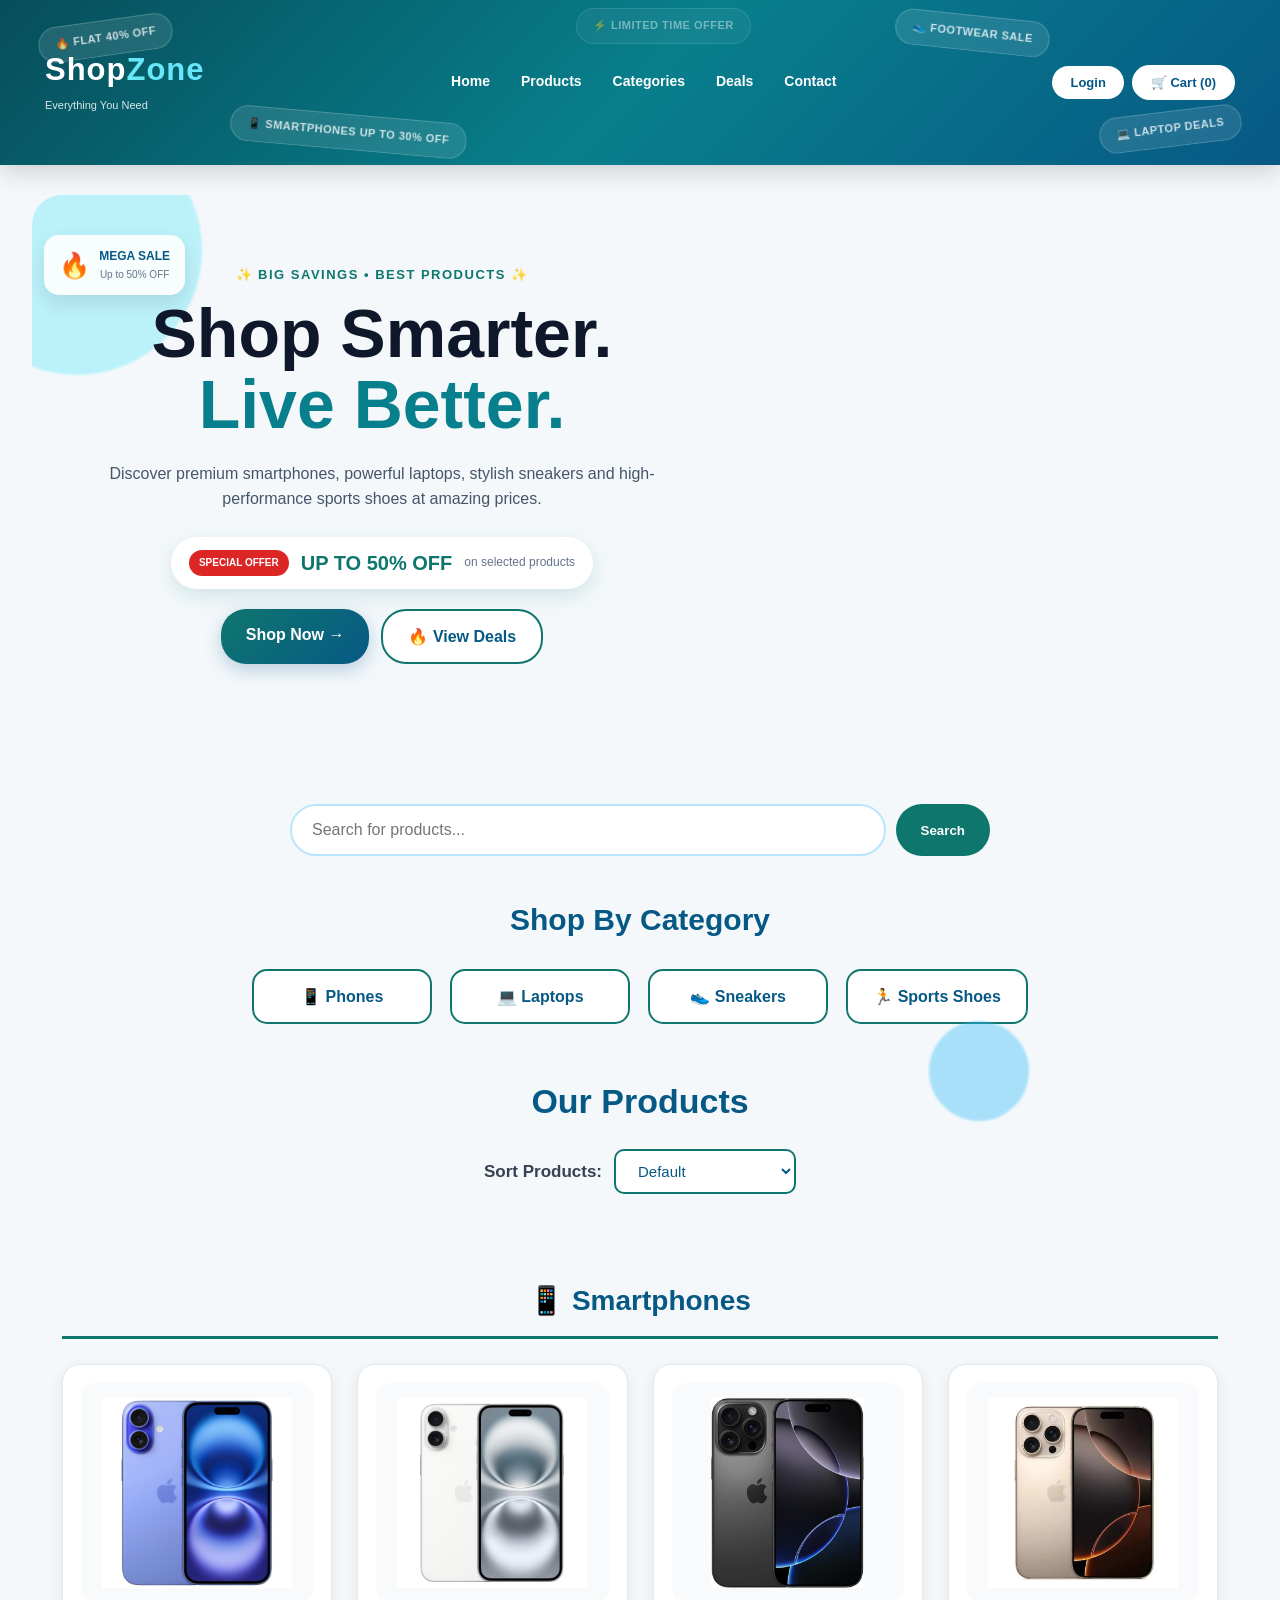
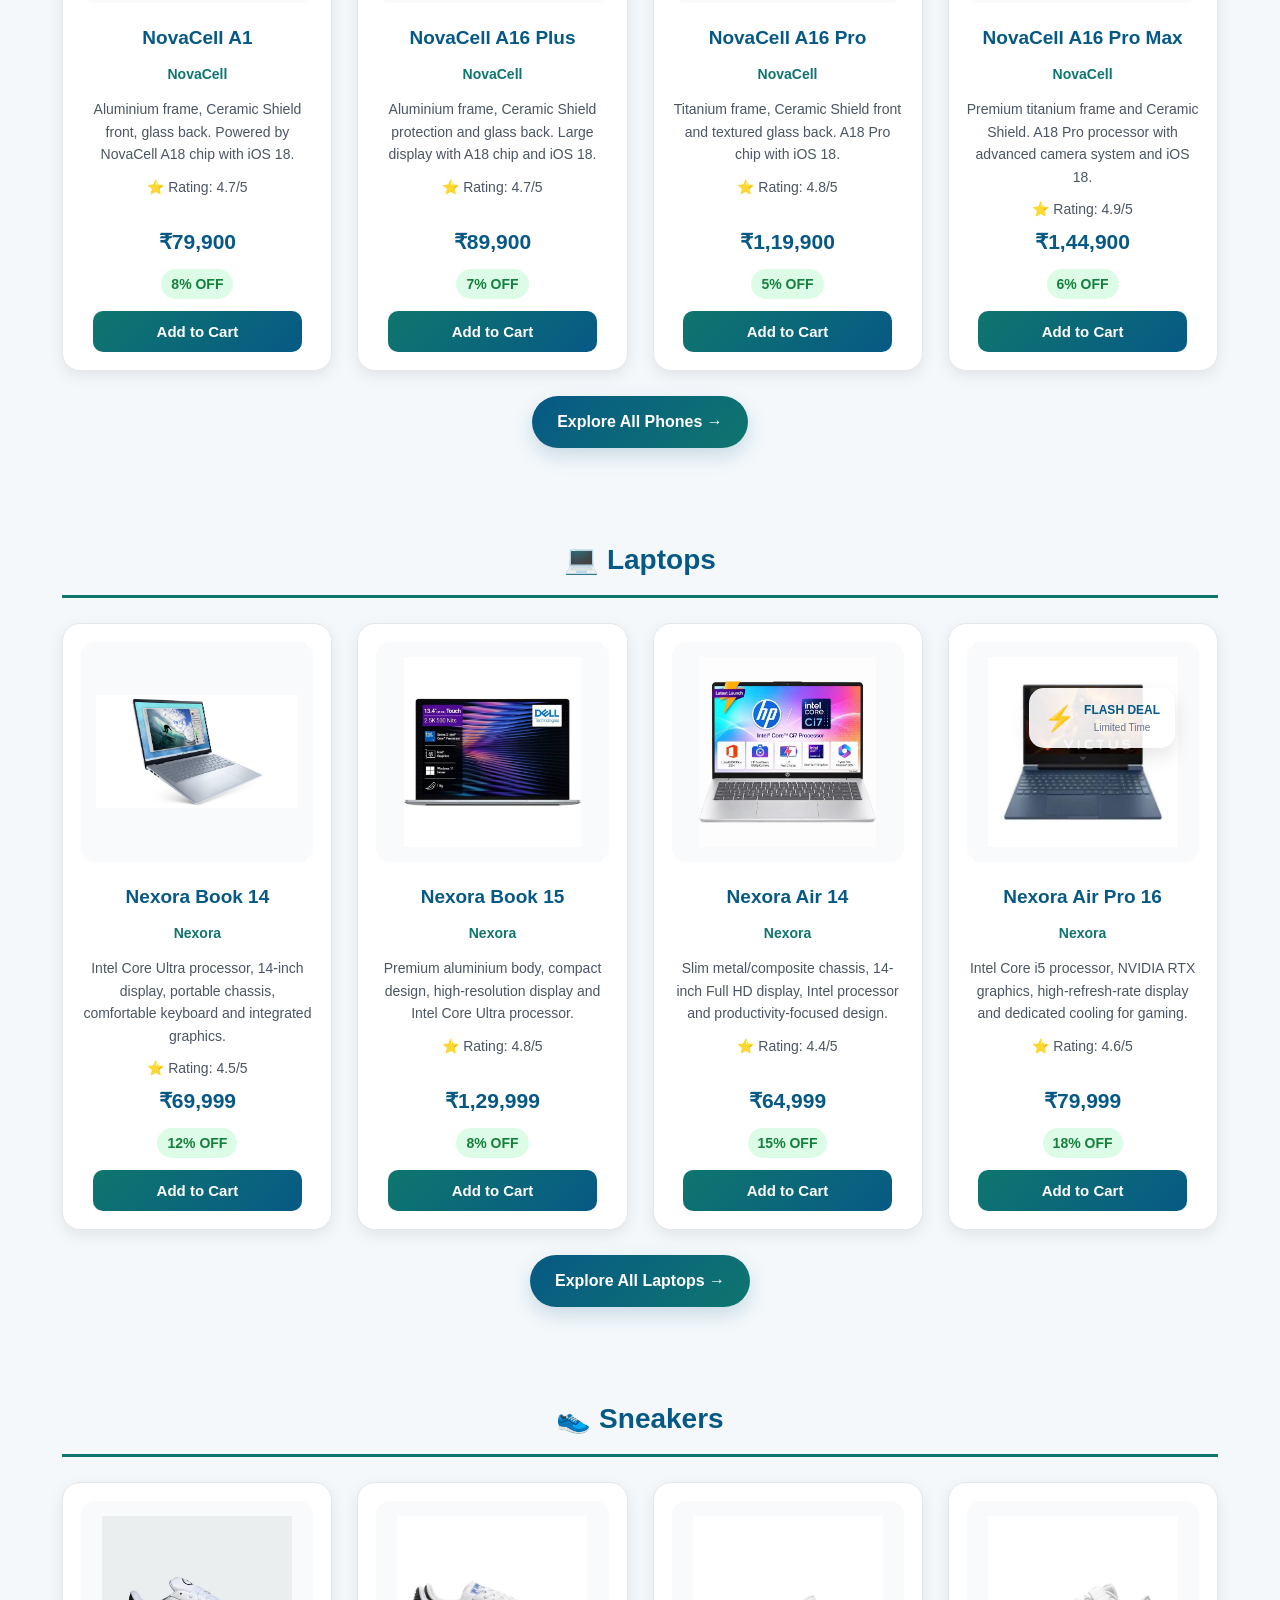
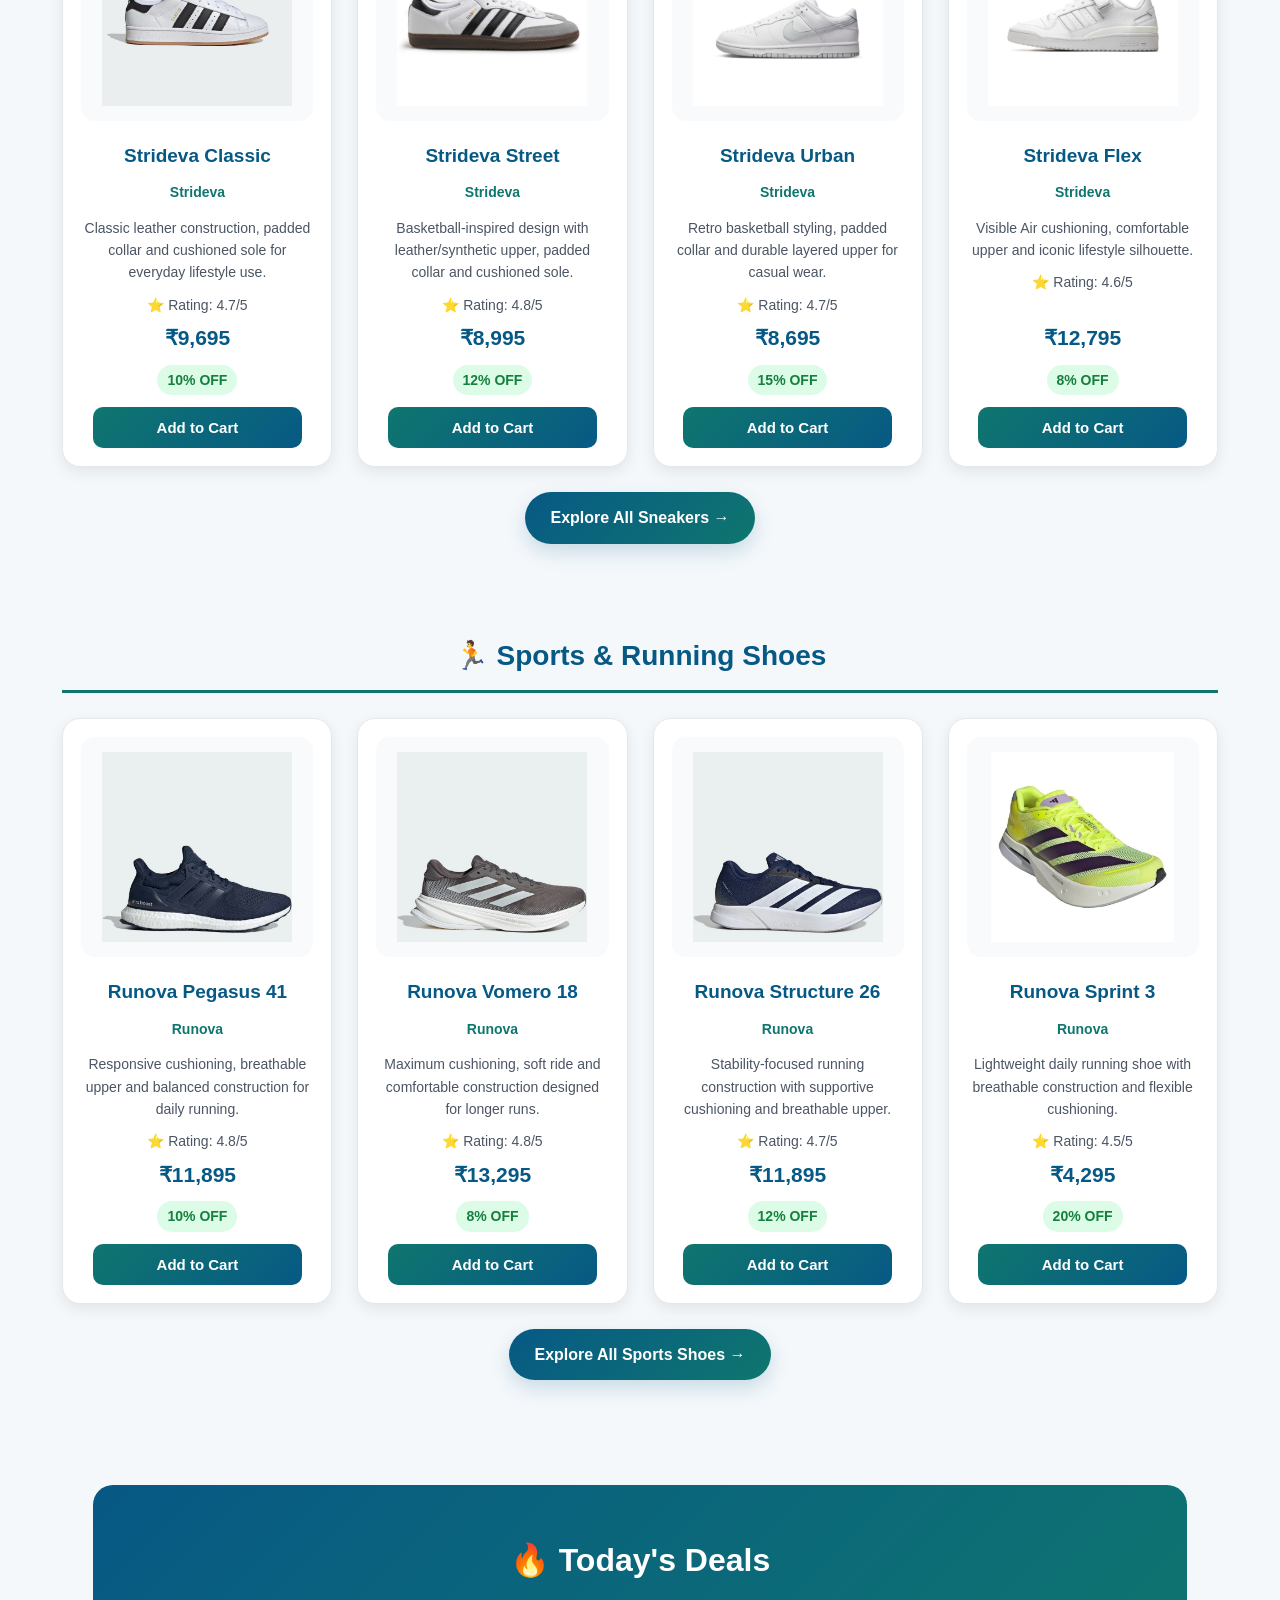
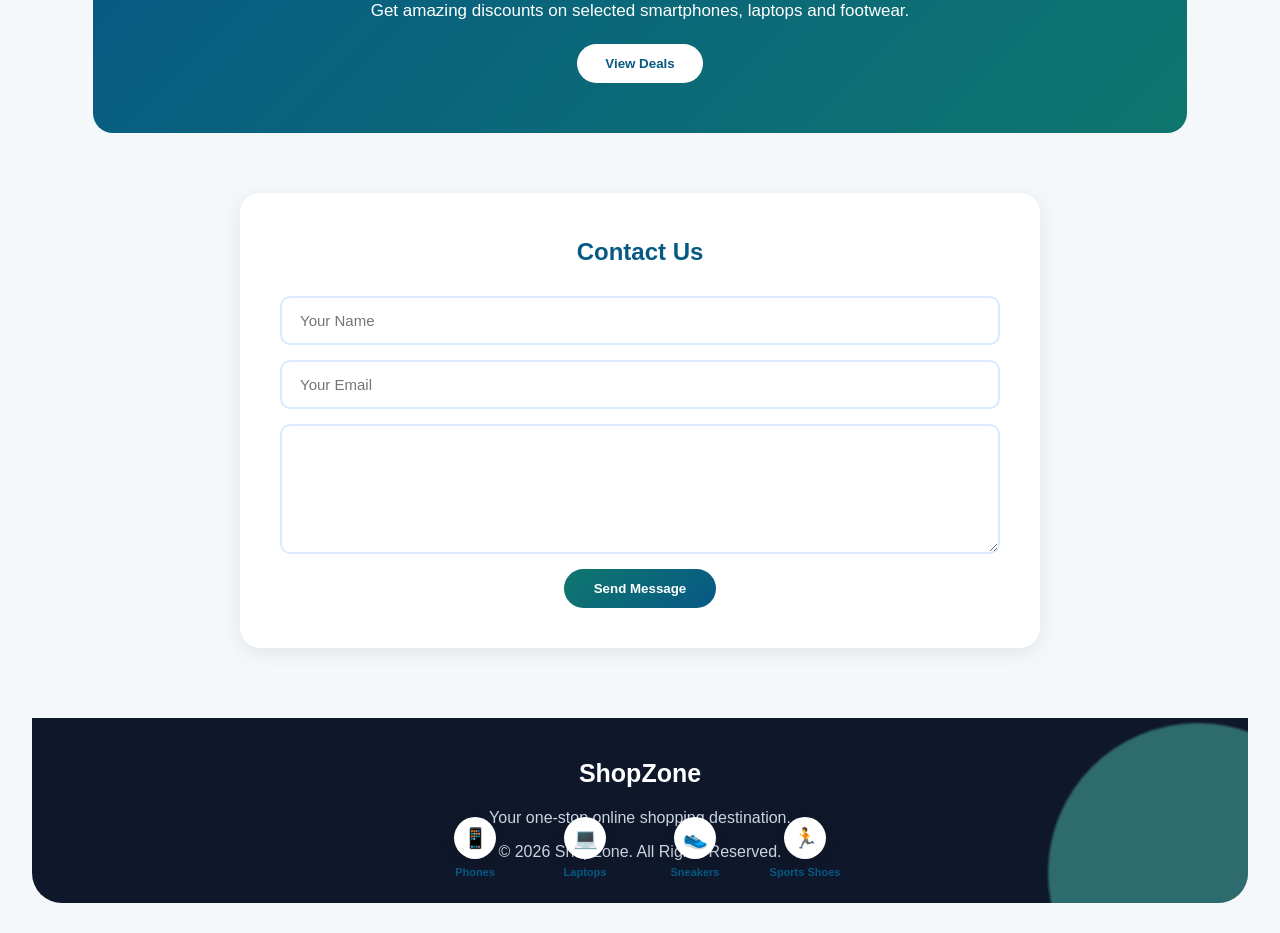
==== index.html @ 59286a5c "Update index.html" ====
<!DOCTYPE html>
<html lang="en">

<head>
    <meta charset="UTF-8">
    <meta name="viewport" content="width=device-width, initial-scale=1.0">

    <title>ShopZone - Online Shopping</title>

    <link rel="stylesheet" href="style.css">
</head>

<body>

   <!-- ================= MODERN HEADER ================= -->

<header class="main-header">

    <!-- Background Offer Elements -->

    <div class="offer offer-1">
        🔥 FLAT 40% OFF
    </div>

    <div class="offer offer-2">
        📱 SMARTPHONES UP TO 30% OFF
    </div>

    <div class="offer offer-3">
        👟 FOOTWEAR SALE
    </div>

    <div class="offer offer-4">
        💻 LAPTOP DEALS
    </div>

    <div class="offer offer-5">
        ⚡ LIMITED TIME OFFER
    </div>


    <!-- Header Content -->

    <div class="header-content">

        <!-- Logo -->

        <div class="logo">

            <h1>
                Shop<span>Zone</span>
            </h1>

            <p>
                Everything You Need
            </p>

        </div>


        <!-- Navigation -->

        <nav>

            <a href="#home">Home</a>

            <a href="#products">Products</a>

            <a href="#categories">Categories</a>

            <a href="#deals">Deals</a>

            <a href="#contact">Contact</a>

        </nav>


        <!-- Header Buttons -->

        <div class="header-buttons">

            <button class="login-btn">
                Login
            </button>

            <button class="cart-btn">
                🛒 Cart
            </button>

        </div>

    </div>

</header>


    <!-- ================= HOME ================= -->

   <!-- ================= HERO BANNER ================= -->

<section id="home" class="hero-banner">

    <!-- Decorative Background -->

    <div class="hero-circle circle-1"></div>
    <div class="hero-circle circle-2"></div>
    <div class="hero-circle circle-3"></div>


    <!-- Floating Offers -->

    <div class="floating-offer offer-left">

        <span>🔥</span>

        <div>
            <strong>MEGA SALE</strong>
            <small>Up to 50% OFF</small>
        </div>

    </div>


    <div class="floating-offer offer-right">

        <span>⚡</span>

        <div>
            <strong>FLASH DEAL</strong>
            <small>Limited Time</small>
        </div>

    </div>


    <!-- Main Hero Content -->

    <div class="hero-content">

        <p class="hero-small-title">
            ✨ BIG SAVINGS • BEST PRODUCTS ✨
        </p>

        <h2>
            Shop Smarter.
            <br>
            <span>Live Better.</span>
        </h2>

        <p class="hero-description">

            Discover premium smartphones, powerful laptops,
            stylish sneakers and high-performance sports shoes
            at amazing prices.

        </p>


        <!-- Offer -->

        <div class="hero-offer">

            <span class="offer-label">
                SPECIAL OFFER
            </span>

            <strong>
                UP TO 50% OFF
            </strong>

            <span>
                on selected products
            </span>

        </div>


        <!-- Buttons -->

        <div class="hero-buttons">

            <a href="#products" class="shop-now">
                Shop Now →
            </a>

            <a href="#deals" class="view-deals">
                🔥 View Deals
            </a>

        </div>

    </div>


    <!-- Product Category Icons -->

    <div class="hero-categories">

        <div class="hero-category">
            <div class="category-icon">📱</div>
            <span>Phones</span>
        </div>

        <div class="hero-category">
            <div class="category-icon">💻</div>
            <span>Laptops</span>
        </div>

        <div class="hero-category">
            <div class="category-icon">👟</div>
            <span>Sneakers</span>
        </div>

        <div class="hero-category">
            <div class="category-icon">🏃</div>
            <span>Sports Shoes</span>
        </div>

    </div>


    <!-- ================= SEARCH ================= -->

    <section class="search-section">

        <form>

            <input
                type="text"
                placeholder="Search for products..."
            >

            <button type="submit">
                Search
            </button>

        </form>

    </section>


    <!-- ================= CATEGORIES ================= -->

    <section id="categories">

        <h2>Shop By Category</h2>

        <div class="category-container">

            <button>📱 Phones</button>

            <button>💻 Laptops</button>

            <button>👟 Sneakers</button>

            <button>🏃 Sports Shoes</button>

        </div>

    </section>


    <!-- ========================================================= -->
    <!-- ================= PRODUCTS SECTION ====================== -->
    <!-- ========================================================= -->

    <section id="products">

        <h2>Our Products</h2>


        <!-- ================= SORTING ================= -->

        <div class="sorting-section">

            <label for="sort">
                Sort Products:
            </label>

            <select id="sort">

                <option value="default">
                    Default
                </option>

                <option value="price-low">
                    Price: Low to High
                </option>

                <option value="price-high">
                    Price: High to Low
                </option>

                <option value="rating">
                    Rating
                </option>

                <option value="popularity">
                    Popularity
                </option>

                <option value="discount">
                    Discount
                </option>

            </select>

        </div>


        <!-- ===================================================== -->
        <!-- ======================= PHONES ====================== -->
        <!-- ===================================================== -->

        <h2 class="product-category">
            📱 Smartphones
        </h2>

        <div class="product-container">


            <!-- Apple iPhone 16 -->

            <div class="product-card">

                <div class="product-image">
                    <img
                        src="images/phones/novacell_a1.jpg"
                        alt="NovaCell A1"
                    >
                </div>

                <h3>NovaCell A1</h3>

                <p class="brand">NovaCell</p>

                <p>
                    Aluminium frame, Ceramic Shield front,
                    glass back. Powered by NovaCell A18 chip
                    with iOS 18.
                </p>

                <p>⭐ Rating: 4.7/5</p>

                <p class="price">₹79,900</p>

                <p class="discount">
                    8% OFF
                </p>

                <button>Add to Cart</button>

            </div>


            <!-- iPhone 16 Plus -->

            <div class="product-card">

                <div class="product-image">
                    <img
                        src="images/phones/novacell_a16plus.jpg"
                        alt="NovaCell A16 Plus"
                    >
                </div>

                <h3>NovaCell A16 Plus</h3>

                <p class="brand">NovaCell</p>

                <p>
                    Aluminium frame, Ceramic Shield protection
                    and glass back. Large display with A18 chip
                    and iOS 18.
                </p>

                <p>⭐ Rating: 4.7/5</p>

                <p class="price">₹89,900</p>

                <p class="discount">
                    7% OFF
                </p>

                <button>Add to Cart</button>

            </div>


            <!-- iPhone 16 Pro -->

            <div class="product-card">

                <div class="product-image">
                    <img
                        src="images/phones/novacell_a16pro.jpg"
                        alt="NovaCell A16 Pro"
                    >
                </div>

                <h3>NovaCell A16 Pro</h3>

                <p class="brand">NovaCell</p>

                <p>
                    Titanium frame, Ceramic Shield front and
                    textured glass back. A18 Pro chip with
                    iOS 18.
                </p>

                <p>⭐ Rating: 4.8/5</p>

                <p class="price">₹1,19,900</p>

                <p class="discount">
                    5% OFF
                </p>

                <button>Add to Cart</button>

            </div>


            <!-- NovaCell A16 Pro Max -->

            <div class="product-card">

                <div class="product-image">
                    <img
                        src="images/phones/novacell_a16promax.jpg"
                        alt="NovaCell A16 Pro Max"
                    >
                </div>

                <h3>NovaCell A16 Pro Max</h3>

                <p class="brand">NovaCell</p>

                <p>
                    Premium titanium frame and Ceramic Shield.
                    A18 Pro processor with advanced camera
                    system and iOS 18.
                </p>

                <p>⭐ Rating: 4.9/5</p>

                <p class="price">₹1,44,900</p>

                <p class="discount">
                    6% OFF
                </p>

                <button>Add to Cart</button>

            </div>


            <!-- Voltix V1 -->

            <div class="product-card">

                <div class="product-image">
                    <img
                        src="images/phones/voltix-v1.jpg"
                        alt="Voltix V1"
                    >
                </div>

                <h3>Voltix V1</h3>

                <p class="brand">Voltix</p>

                <p>
                    Aluminium frame and Gorilla Glass Victus 2.
                    AMOLED display with Android 15 and
                    One UI 7.
                </p>

                <p>⭐ Rating: 4.7/5</p>

                <p class="price">₹80,999</p>

                <p class="discount">
                    10% OFF
                </p>

                <button>Add to Cart</button>

            </div>


            <!-- Voltix V1 Plus -->

            <div class="product-card">

                <div class="product-image">
                    <img
                        src="images/phones/voltix-v1-plus.jpg"
                        alt="Voltix V1 Plus"
                    >
                </div>

                <h3>Voltix V1 Plus</h3>

                <p class="brand">Voltix</p>

                <p>
                    Premium aluminium frame with Gorilla Glass.
                    High-quality AMOLED display, Android 15
                    and One UI 7.
                </p>

                <p>⭐ Rating: 4.8/5</p>

                <p class="price">₹99,999</p>

                <p class="discount">
                    12% OFF
                </p>

                <button>Add to Cart</button>

            </div>


            <!-- Voltix V1 Ultra -->

            <div class="product-card">

                <div class="product-image">
                    <img
                        src="images/phones/voltix-v1-ultra.jpg"
                        alt="Voltix V1 Ultra"
                    >
                </div>

                <h3>Voltix V1 Ultra</h3>

                <p class="brand">Voltix</p>

                <p>
                    Titanium frame with Gorilla Armor.
                    Flagship AMOLED display, S Pen support,
                    Android 15 and One UI 7.
                </p>

                <p>⭐ Rating: 4.9/5</p>

                <p class="price">₹1,29,999</p>

                <p class="discount">
                    9% OFF
                </p>

                <button>Add to Cart</button>

            </div>


            <!-- Voltix Edge -->

            <div class="product-card">

                <div class="product-image">
                    <img
                        src="images/phones/voltix-edge.jpg"
                        alt="Voltix Edge"
                    >
                </div>

                <h3>Voltix Edge</h3>

                <p class="brand">Voltix</p>

                <p>
                    Durable metal-style construction with
                    Gorilla Glass. AMOLED display and
                    modern One UI software.
                </p>

                <p>⭐ Rating: 4.5/5</p>

                <p class="price">₹41,999</p>

                <p class="discount">
                    15% OFF
                </p>

                <button>Add to Cart</button>

            </div>


            <!-- Zenova -->

            <div class="product-card">

                <div class="product-image">
                    <img
                        src="images/phones/zenova-z1.jpg"
                        alt="Zenova Z1"
                    >
                </div>

                <h3>Zenova Z1</h3>

                <p class="brand">Zenova</p>

                <p>
                    Premium aluminium/glass construction.
                    Flagship Snapdragon processor,
                    AMOLED display and OxygenOS.
                </p>

                <p>⭐ Rating: 4.8/5</p>

                <p class="price">₹69,999</p>

                <p class="discount">
                    10% OFF
                </p>

                <button>Add to Cart</button>

            </div>


            <!-- Zenova Z2 -->

            <div class="product-card">

                <div class="product-image">
                    <img
                        src="images/phones/zenova-z2.jpg"
                        alt="Zenova Z2"
                    >
                </div>

                <h3>Zenova Z2</h3>

                <p class="brand">Zenova</p>

                <p>
                    Strong frame with glass-style back.
                    High-performance processor, AMOLED
                    display and OxygenOS.
                </p>

                <p>⭐ Rating: 4.6/5</p>

                <p class="price">₹42,999</p>

                <p class="discount">
                    14% OFF
                </p>

                <button>Add to Cart</button>

            </div>


            <!-- Zenova Neo -->

            <div class="product-card">

                <div class="product-image">
                    <img
                        src="images/phones/zenova-neo.jpg"
                        alt="Zenova Neo"
                    >
                </div>

                <h3>Zenova Neo</h3>

                <p class="brand">Zenova</p>

                <p>
                    Durable composite construction, high
                    refresh-rate display, fast charging and
                    OxygenOS.
                </p>

                <p>⭐ Rating: 4.5/5</p>

                <p class="price">₹33,999</p>

                <p class="discount">
                    15% OFF
                </p>

                <button>Add to Cart</button>

            </div>


            <!-- Zenova Neo Pro -->

            <div class="product-card">

                <div class="product-image">
                    <img
                        src="images/phones/zenova-neo-pro.jpg"
                        alt="Zenova Neo Pro"
                    >
                </div>

                <h3>Zenova Neo Pro</h3>

                <p class="brand">Zenova</p>

                <p>
                    Lightweight composite body, AMOLED
                    display, large battery and OxygenOS.
                </p>

                <p>⭐ Rating: 4.4/5</p>

                <p class="price">₹24,999</p>

                <p class="discount">
                    18% OFF
                </p>

                <button>Add to Cart</button>

            </div>


            <!-- Aureon -->

            <div class="product-card">

                <div class="product-image">
                    <img
                        src="images/phones/aureon-prime.jpg"
                        alt="Aureon Prime"
                    >
                </div>

                <h3>Aureon Prime</h3>

                <p class="brand">Aureon</p>

                <p>
                    Premium metal frame and glass back.
                    High-resolution AMOLED display,
                    powerful processor and HyperOS.
                </p>

                <p>⭐ Rating: 4.7/5</p>

                <p class="price">₹64,999</p>

                <p class="discount">
                    12% OFF
                </p>

                <button>Add to Cart</button>

            </div>


            <!-- Aureon Prime Plus -->

            <div class="product-card">

                <div class="product-image">
                    <img
                        src="images/phones/aureon-prime-plus.jpg"
                        alt="Aureon Prime Plus"
                    >
                </div>

                <h3>Aureon Prime Plus</h3>

                <p class="brand">Aureon</p>

                <p>
                    Premium metal and glass construction.
                    Flagship camera system, AMOLED display
                    and HyperOS.
                </p>

                <p>⭐ Rating: 4.8/5</p>

                <p class="price">₹1,09,999</p>

                <p class="discount">
                    8% OFF
                </p>

                <button>Add to Cart</button>

            </div>


            <!-- Aureon Titan -->

            <div class="product-card">

                <div class="product-image">
                    <img
                        src="images/phones/aureon-titan.jpg"
                        alt="Aureon Titan"
                    >
                </div>

                <h3>Aureon Titan 5G</h3>

                <p class="brand">Aureon</p>

                <p>
                    Glass front with reinforced frame.
                    High-resolution AMOLED display,
                    large battery and HyperOS.
                </p>

                <p>⭐ Rating: 4.5/5</p>

                <p class="price">₹29,999</p>

                <p class="discount">
                    20% OFF
                </p>

                <button>Add to Cart</button>

            </div>


            <!-- Aureon Titan Plus -->

            <div class="product-card">

                <div class="product-image">
                    <img
                        src="images/phones/aureon-titan-plus.jpg"
                        alt="Aureon Titan Plus"
                    >
                </div>

                <h3>Aureon Titan Plus 5G</h3>

                <p class="brand">Aureon</p>

                <p>
                    Durable composite frame, AMOLED display,
                    large battery and HyperOS software.
                </p>

                <p>⭐ Rating: 4.3/5</p>

                <p class="price">₹19,999</p>

                <p class="discount">
                    22% OFF
                </p>

                <button>Add to Cart</button>

            </div>


            <!-- Mintel 9 -->

            <div class="product-card">

                <div class="product-image">
                    <img
                        src="images/phones/Mintel9.jpg"
                        alt="Mintel 9"
                    >
                </div>

                <h3>Mintel 9</h3>

                <p class="brand">Mintel</p>

                <p>
                    Aluminium frame and Gorilla Glass Victus 2.
                    Clean Android interface with Google AI
                    and advanced computational photography.
                </p>

                <p>⭐ Rating: 4.7/5</p>

                <p class="price">₹79,999</p>

                <p class="discount">
                    10% OFF
                </p>

                <button>Add to Cart</button>

            </div>


            <!-- Mintel 9 Pro -->

            <div class="product-card">

                <div class="product-image">
                    <img
                        src="images/phones/Mintel9-pro.jpg"
                        alt="Mintel 9 Pro"
                    >
                </div>

                <h3>Mintel 9 Pro</h3>

                <p class="brand">Mintel</p>

                <p>
                    Premium aluminium frame and Gorilla Glass.
                    Advanced camera system, Tensor processor
                    and clean Android experience.
                </p>

                <p>⭐ Rating: 4.8/5</p>

                <p class="price">₹1,09,999</p>

                <p class="discount">
                    8% OFF
                </p>

                <button>Add to Cart</button>

            </div>


            <!-- Mintel 9 Pro XL -->

            <div class="product-card">

                <div class="product-image">
                    <img
                        src="images/phones/Mintel9-pro-xl.jpg"
                        alt="Mintel 9 Pro XL"
                    >
                </div>

                <h3>Mintel 9 Pro XL</h3>

                <p class="brand">Mintel</p>

                <p>
                    Aluminium frame, Gorilla Glass protection,
                    large high-quality display, Tensor processor
                    and Android.
                </p>

                <p>⭐ Rating: 4.8/5</p>

                <p class="price">₹1,24,999</p>

                <p class="discount">
                    7% OFF
                </p>

                <button>Add to Cart</button>

            </div>


            <!-- Mintel 9a -->

            <div class="product-card">

                <div class="product-image">
                    <img
                        src="images/phones/Mintel9a.jpg"
                        alt="Mintel 9a"
                    >
                </div>

                <h3>Mintel 9a</h3>

                <p class="brand">Mintel</p>

                <p>
                    Lightweight aluminium/composite construction.
                    Excellent computational photography and
                    clean Android software.
                </p>

                <p>⭐ Rating: 4.5/5</p>

                <p class="price">₹49,999</p>

                <p class="discount">
                    15% OFF
                </p>

                <button>Add to Cart</button>

            </div>

        </div>

        <div class="explore-category-wrapper">
    <a href="category.html?category=phones" class="explore-category">
        Explore All Phones →
    </a>
</div>


        <!-- ===================================================== -->
        <!-- ======================= LAPTOPS ===================== -->
        <!-- ===================================================== -->

        <h2 class="product-category">
            💻 Laptops
        </h2>

        <div class="product-container">


            <!-- Nexora Book 14 -->

            <div class="product-card">

                <div class="product-image">
                    <img
                        src="images/laptops/nexora-book14.jpg"
                        alt="Nexora Book 14"
                    >
                </div>

                <h3>Nexora Book 14</h3>

                <p class="brand">Nexora</p>

                <p>
                    Intel Core Ultra processor, 14-inch display,
                    portable chassis, comfortable keyboard and
                    integrated graphics.
                </p>

                <p>⭐ Rating: 4.5/5</p>

                <p class="price">₹69,999</p>

                <p class="discount">12% OFF</p>

                <button>Add to Cart</button>

            </div>


            <!-- Nexora Book 15 -->

            <div class="product-card">

                <div class="product-image">
                    <img
                        src="images/laptops/nexora-book15.jpg"
                        alt="Nexora Book 15"
                    >
                </div>

                <h3>Nexora Book 15</h3>

                <p class="brand">Nexora</p>

                <p>
                    Premium aluminium body, compact design,
                    high-resolution display and Intel Core Ultra
                    processor.
                </p>

                <p>⭐ Rating: 4.8/5</p>

                <p class="price">₹1,29,999</p>

                <p class="discount">8% OFF</p>

                <button>Add to Cart</button>

            </div>


            <!-- Nexora Air 14 -->

            <div class="product-card">

                <div class="product-image">
                    <img
                        src="images/laptops/nexora-air14.jpg"
                        alt="Nexora Air 14"
                    >
                </div>

                <h3>Nexora Air 14</h3>

                <p class="brand">Nexora</p>

                <p>
                    Slim metal/composite chassis, 14-inch Full HD
                    display, Intel processor and productivity-focused
                    design.
                </p>

                <p>⭐ Rating: 4.4/5</p>

                <p class="price">₹64,999</p>

                <p class="discount">15% OFF</p>

                <button>Add to Cart</button>

            </div>


            <!-- Nexora Air Pro 16 -->

            <div class="product-card">

                <div class="product-image">
                    <img
                        src="images/laptops/nexora-airpro16.jpg"
                        alt="Nexora Air Pro 16"
                    >
                </div>

                <h3>Nexora Air Pro 16</h3>

                <p class="brand">Nexora</p>

                <p>
                    Intel Core i5 processor, NVIDIA RTX graphics,
                    high-refresh-rate display and dedicated cooling
                    for gaming.
                </p>

                <p>⭐ Rating: 4.6/5</p>

                <p class="price">₹79,999</p>

                <p class="discount">18% OFF</p>

                <button>Add to Cart</button>

            </div>


            <!-- Nexora Creator X -->

            <div class="product-card">

                <div class="product-image">
                    <img
                        src="images/laptops/nexora-creatorx.jpg"
                        alt="Nexora Creator X"
                    >
                </div>

                <h3>Nexora Creator X</h3>

                <p class="brand">Nexora</p>

                <p>
                    Slim aluminium/composite body, efficient processor,
                    Full HD display and comfortable keyboard for
                    study and productivity.
                </p>

                <p>⭐ Rating: 4.5/5</p>

                <p class="price">₹59,999</p>

                <p class="discount">14% OFF</p>

                <button>Add to Cart</button>

            </div>


            <!-- Gridon Core 14 -->

            <div class="product-card">

                <div class="product-image">
                    <img
                        src="images/laptops/gridon-core14.jpg"
                        alt="Gridon Core 14"
                    >
                </div>

                <h3>Gridon Core 14</h3>

                <p class="brand">Gridon</p>

                <p>
                    Powerful performance CPU with NVIDIA RTX graphics,
                    high-refresh display, advanced cooling and
                    gaming keyboard.
                </p>

                <p>⭐ Rating: 4.8/5</p>

                <p class="price">₹1,09,999</p>

                <p class="discount">15% OFF</p>

                <button>Add to Cart</button>

            </div>


            <!-- Gridon Core 15 -->

            <div class="product-card">

                <div class="product-image">
                    <img
                        src="images/laptops/gridon-core15.jpg"
                        alt="Gridon Core 15"
                    >
                </div>

                <h3>Gridon Core 15</h3>

                <p class="brand">Gridon</p>

                <p>
                    Lightweight chassis, Intel Core processor,
                    Full HD display and productivity-focused
                    keyboard.
                </p>

                <p>⭐ Rating: 4.4/5</p>

                <p class="price">₹55,999</p>

                <p class="discount">16% OFF</p>

                <button>Add to Cart</button>

            </div>


            <!-- Gridon Flex 15 -->

            <div class="product-card">

                <div class="product-image">
                    <img
                        src="images/laptops/gridon-flex15.jpg"
                        alt="Gridon Flex 15"
                    >
                </div>

                <h3>Gridon Flex 15</h3>

                <p class="brand">Gridon</p>

                <p>
                    High-performance Intel processor, NVIDIA RTX
                    graphics, high-refresh display, RGB keyboard
                    and advanced cooling.
                </p>

                <p>⭐ Rating: 4.8/5</p>

                <p class="price">₹1,19,999</p>

                <p class="discount">12% OFF</p>

                <button>Add to Cart</button>

            </div>


            <!-- Gridon Gaming X -->

            <div class="product-card">

                <div class="product-image">
                    <img
                        src="images/laptops/gridon-gamingx.jpg"
                        alt="Gridon Gaming X"
                    >
                </div>

                <h3>Gridon Gaming X</h3>

                <p class="brand">Gridon</p>

                <p>
                    Intel Core processor, 15.6-inch Full HD display,
                    practical chassis and upgrade-friendly design.
                </p>

                <p>⭐ Rating: 4.3/5</p>

                <p class="price">₹52,999</p>

                <p class="discount">20% OFF</p>

                <button>Add to Cart</button>

            </div>


            <!-- Gridon Gaming Pro -->

            <div class="product-card">

                <div class="product-image">
                    <img
                        src="images/laptops/gridon-gamingpro.jpg"
                        alt="Gridon Gaming Pro"
                    >
                </div>

                <h3>Gridon Gaming Pro</h3>

                <p class="brand">Gridon</p>

                <p>
                    Intel Core i5, NVIDIA RTX graphics, 144Hz
                    display, dual-fan cooling and gaming-oriented
                    chassis.
                </p>

                <p>⭐ Rating: 4.6/5</p>

                <p class="price">₹74,999</p>

                <p class="discount">18% OFF</p>

                <button>Add to Cart</button>

            </div>

        </div>
        <div class="explore-category-wrapper">
    <a href="category.html?category=laptops" class="explore-category">
        Explore All Laptops →
    </a>
</div>


        <!-- ===================================================== -->
        <!-- ======================= SNEAKERS ==================== -->
        <!-- ===================================================== -->

        <h2 class="product-category">
            👟 Sneakers
        </h2>

        <div class="product-container">


            <!-- Strideva Classic -->

            <div class="product-card">

                <div class="product-image">
                    <img src="images/sneakers/strideva-classic.jpg"
                         alt="Strideva Classic">
                </div>

                <h3>Strideva Classic</h3>

                <p class="brand">Strideva</p>

                <p>
                    Classic leather construction, padded collar
                    and cushioned sole for everyday lifestyle use.
                </p>

                <p>⭐ Rating: 4.7/5</p>

                <p class="price">₹9,695</p>

                <p class="discount">10% OFF</p>

                <button>Add to Cart</button>

            </div>


            <div class="product-card">

                <div class="product-image">
                    <img src="images/sneakers/strideva-street.jpg"
                         alt="Strideva Street">
                </div>

                <h3>Strideva Street</h3>

                <p class="brand">Strideva</p>

                <p>
                    Basketball-inspired design with leather/synthetic
                    upper, padded collar and cushioned sole.
                </p>

                <p>⭐ Rating: 4.8/5</p>

                <p class="price">₹8,995</p>

                <p class="discount">12% OFF</p>

                <button>Add to Cart</button>

            </div>


            <div class="product-card">

                <div class="product-image">
                    <img src="images/sneakers/strideva-urban.jpg"
                         alt="Strideva Urban">
                </div>

                <h3>Strideva Urban</h3>

                <p class="brand">Strideva</p>

                <p>
                    Retro basketball styling, padded collar and
                    durable layered upper for casual wear.
                </p>

                <p>⭐ Rating: 4.7/5</p>

                <p class="price">₹8,695</p>

                <p class="discount">15% OFF</p>

                <button>Add to Cart</button>

            </div>


            <div class="product-card">

                <div class="product-image">
                    <img src="images/sneakers/strideva-flex.jpg"
                         alt="Strideva Flex">
                </div>

                <h3>Strideva Flex</h3>

                <p class="brand">Strideva</p>

                <p>
                    Visible Air cushioning, comfortable upper and
                    iconic lifestyle silhouette.
                </p>

                <p>⭐ Rating: 4.6/5</p>

                <p class="price">₹12,795</p>

                <p class="discount">8% OFF</p>

                <button>Add to Cart</button>

            </div>


            <div class="product-card">

                <div class="product-image">
                    <img src="images/sneakers/strideva-prime.jpg"
                         alt="Strideva Prime">
                </div>

                <h3>Strideva Prime</h3>

                <p class="brand">Strideva</p>

                <p>
                    Basketball-inspired casual sneaker with
                    structured upper and durable outsole.
                </p>

                <p>⭐ Rating: 4.4/5</p>

                <p class="price">₹5,695</p>

                <p class="discount">20% OFF</p>

                <button>Add to Cart</button>

            </div>


            <!-- Kinetra -->

            <div class="product-card">

                <div class="product-image">
                    <img src="images/sneakers/kinetra-classic.jpg"
                         alt="Kinetra Classic">
                </div>

                <h3>Kinetra Classic</h3>

                <p class="brand">Kinetra</p>

                <p>
                    Iconic shell-toe construction, leather upper
                    and classic streetwear styling.
                </p>

                <p>⭐ Rating: 4.7/5</p>

                <p class="price">₹9,999</p>

                <p class="discount">10% OFF</p>

                <button>Add to Cart</button>

            </div>


            <div class="product-card">

                <div class="product-image">
                    <img src="images/sneakers/kinetra-urban-pro.jpg"
                         alt="Kinetra Urban Pro">
                </div>

                <h3>Kinetra Urban Pro</h3>

                <p class="brand">Kinetra</p>

                <p>
                    Minimal leather lifestyle sneaker with
                    clean design and cushioned footbed.
                </p>

                <p>⭐ Rating: 4.6/5</p>

                <p class="price">₹8,999</p>

                <p class="discount">12% OFF</p>

                <button>Add to Cart</button>

            </div>


            <div class="product-card">

                <div class="product-image">
                    <img src="images/sneakers/kinetra-glide.jpg"
                         alt="Kinetra Glide">
                </div>

                <h3>Kinetra Glide</h3>

                <p class="brand">Kinetra</p>

                <p>
                    Retro basketball-inspired sneaker with padded
                    construction and supportive fit.
                </p>

                <p>⭐ Rating: 4.5/5</p>

                <p class="price">₹9,999</p>

                <p class="discount">15% OFF</p>

                <button>Add to Cart</button>

            </div>


            <div class="product-card">

                <div class="product-image">
                    <img src="images/sneakers/kinetra-motion.jpg"
                         alt="Kinetra Motion">
                </div>

                <h3>Kinetra Motion</h3>

                <p class="brand">Kinetra</p>

                <p>
                    Low-profile terrace design with leather and
                    suede-style details.
                </p>

                <p>⭐ Rating: 4.8/5</p>

                <p class="price">₹10,999</p>

                <p class="discount">8% OFF</p>

                <button>Add to Cart</button>

            </div>


            <div class="product-card">

                <div class="product-image">
                    <img src="images/sneakers/kinetra-campus.jpg"
                         alt="Kinetra Campus 00s">
                </div>

                <h3>Kinetra Campus 00s</h3>

                <p class="brand">Kinetra</p>

                <p>
                    Chunky retro silhouette with soft upper and
                    comfortable everyday sole.
                </p>

                <p>⭐ Rating: 4.6/5</p>

                <p class="price">₹9,999</p>

                <p class="discount">14% OFF</p>

                <button>Add to Cart</button>

            </div>


            <!-- Veltrix -->

            <div class="product-card">

                <div class="product-image">
                    <img src="images/sneakers/veltrix-high.jpg"
                         alt="Veltrix High">
                </div>

                <h3>Veltrix High</h3>

                <p class="brand">Veltrix</p>

                <p>
                    Suede upper, comfortable footbed and
                    classic casual styling.
                </p>

                <p>⭐ Rating: 4.5/5</p>

                <p class="price">₹5,999</p>

                <p class="discount">20% OFF</p>

                <button>Add to Cart</button>

            </div>


            <div class="product-card">

                <div class="product-image">
                    <img src="images/sneakers/veltrix-palermo.jpg"
                         alt="Veltrix Palermo">
                </div>

                <h3>Veltrix Palermo</h3>

                <p class="brand">Veltrix</p>

                <p>
                    Terrace-inspired design with gum outsole and
                    retro casual styling.
                </p>

                <p>⭐ Rating: 4.6/5</p>

                <p class="price">₹7,999</p>

                <p class="discount">12% OFF</p>

                <button>Add to Cart</button>

            </div>


            <div class="product-card">

                <div class="product-image">
                    <img src="images/sneakers/veltrix-capro.jpg"
                         alt="Veltrix CA Pro Classic">
                </div>

                <h3>Veltrix CA Pro Classic</h3>

                <p class="brand">Veltrix</p>

                <p>
                    Basketball-inspired structure with
                    durable upper and cushioned sole.
                </p>

                <p>⭐ Rating: 4.4/5</p>

                <p class="price">₹7,999</p>

                <p class="discount">18% OFF</p>

                <button>Add to Cart</button>

            </div>


            <div class="product-card">

                <div class="product-image">
                    <img src="images/sneakers/veltrix-rsx.jpg"
                         alt="Veltrix RS-X">
                </div>

                <h3>Veltrix RS-X</h3>

                <p class="brand">Veltrix</p>

                <p>
                    Chunky silhouette with cushioned sole and
                    comfortable everyday construction.
                </p>

                <p>⭐ Rating: 4.5/5</p>

                <p class="price">₹9,999</p>

                <p class="discount">15% OFF</p>

                <button>Add to Cart</button>

            </div>


            <div class="product-card">

                <div class="product-image">
                    <img src="images/sneakers/veltrix-slipstream.jpg"
                         alt="Veltrix Slipstream">
                </div>

                <h3>Veltrix Slipstream Lo</h3>

                <p class="brand">Veltrix</p>

                <p>
                    Retro basketball-inspired sneaker with
                    supportive construction.
                </p>

                <p>⭐ Rating: 4.5/5</p>

                <p class="price">₹8,999</p>

                <p class="discount">16% OFF</p>

                <button>Add to Cart</button>

            </div>


            <!-- Orvex -->

            <div class="product-card">

                <div class="product-image">
                    <img src="images/sneakers/orvex-one.jpg"
                         alt="Orvex One">
                </div>

                <h3>Orvex One</h3>

                <p class="brand">Orvex</p>

                <p>
                    Tennis-inspired design, clean upper and
                    cushioned everyday sole.
                </p>

                <p>⭐ Rating: 4.6/5</p>

                <p class="price">₹6,999</p>

                <p class="discount">15% OFF</p>

                <button>Add to Cart</button>

            </div>


            <div class="product-card">

                <div class="product-image">
                    <img src="images/sneakers/orvex-classicleather.jpg"
                         alt="Orvex Classic Leather">
                </div>

                <h3>Orvex Classic Leather</h3>

                <p class="brand">Orvex</p>

                <p>
                    Soft leather-style upper, padded collar and
                    comfortable everyday construction.
                </p>

                <p>⭐ Rating: 4.5/5</p>

                <p class="price">₹6,999</p>

                <p class="discount">18% OFF</p>

                <button>Add to Cart</button>

            </div>


            <div class="product-card">

                <div class="product-image">
                    <img src="images/sneakers/orvex-bb4000.jpg"
                         alt="Orvex BB 4000 II">
                </div>

                <h3>Orvex BB 4000 II</h3>

                <p class="brand">Orvex</p>

                <p>
                    Retro basketball design with supportive upper
                    and cushioned sole.
                </p>

                <p>⭐ Rating: 4.4/5</p>

                <p class="price">₹7,999</p>

                <p class="discount">20% OFF</p>

                <button>Add to Cart</button>

            </div>


            <div class="product-card">

                <div class="product-image">
                    <img src="images/sneakers/orvex-courtadvance.jpg"
                         alt="Orvex Court Advance">
                </div>

                <h3>Orvex Court Advance</h3>

                <p class="brand">Orvex</p>

                <p>
                    Court-inspired casual styling with lightweight
                    construction and comfortable sole.
                </p>

                <p>⭐ Rating: 4.3/5</p>

                <p class="price">₹6,499</p>

                <p class="discount">22% OFF</p>

                <button>Add to Cart</button>

            </div>


            <div class="product-card">

                <div class="product-image">
                    <img src="images/sneakers/orvex-zigkinetica.jpg"
                         alt="Orvex Zig Kinetica">
                </div>

                <h3>Orvex Zig Kinetica</h3>

                <p class="brand">Orvex</p>

                <p>
                    Distinctive zig-zag sole with responsive
                    cushioning and flexible construction.
                </p>

                <p>⭐ Rating: 4.5/5</p>

                <p class="price">₹10,999</p>

                <p class="discount">12% OFF</p>

                <button>Add to Cart</button>

            </div>

        </div>
        <div class="explore-category-wrapper">
    <a href="category.html?category=sneakers" class="explore-category">
        Explore All Sneakers →
    </a>
</div>


        <!-- ===================================================== -->
        <!-- =================== SPORTS SHOES ==================== -->
        <!-- ===================================================== -->

        <h2 class="product-category">
            🏃 Sports & Running Shoes
        </h2>

        <div class="product-container">



            <!-- Runova -->

            <div class="product-card">

                <div class="product-image">
                    <img src="images/sports-shoes/runova-pegasus41.jpg"
                         alt="Runova Pegasus 41">
                </div>

                <h3>Runova Pegasus 41</h3>

                <p class="brand">Runova</p>

                <p>
                    Responsive cushioning, breathable upper and
                    balanced construction for daily running.
                </p>

                <p>⭐ Rating: 4.8/5</p>

                <p class="price">₹11,895</p>

                <p class="discount">10% OFF</p>

                <button>Add to Cart</button>

            </div>


            <div class="product-card">

                <div class="product-image">
                    <img src="images/sports-shoes/runova-vomero18.jpg"
                         alt="Runova Vomero 18">
                </div>

                <h3>Runova Vomero 18</h3>

                <p class="brand">Runova</p>

                <p>
                    Maximum cushioning, soft ride and comfortable
                    construction designed for longer runs.
                </p>

                <p>⭐ Rating: 4.8/5</p>

                <p class="price">₹13,295</p>

                <p class="discount">8% OFF</p>

                <button>Add to Cart</button>

            </div>


            <div class="product-card">

                <div class="product-image">
                    <img src="images/sports-shoes/runova-structure26.jpg"
                         alt="Runova Structure 26">
                </div>

                <h3>Runova Structure 26</h3>

                <p class="brand">Runova</p>

                <p>
                    Stability-focused running construction with
                    supportive cushioning and breathable upper.
                </p>

                <p>⭐ Rating: 4.7/5</p>

                <p class="price">₹11,895</p>

                <p class="discount">12% OFF</p>

                <button>Add to Cart</button>

            </div>


            <div class="product-card">

                <div class="product-image">
                    <img src="images/sports-shoes/runova-sprint3.jpg"
                         alt="Runova Sprint 3">
                </div>

                <h3>Runova Sprint 3</h3>

                <p class="brand">Runova</p>

                <p>
                    Lightweight daily running shoe with breathable
                    construction and flexible cushioning.
                </p>

                <p>⭐ Rating: 4.5/5</p>

                <p class="price">₹4,295</p>

                <p class="discount">20% OFF</p>

                <button>Add to Cart</button>

            </div>


            <div class="product-card">

                <div class="product-image">
                    <img src="images/sports-shoes/runova-rundefy.jpg"
                         alt="Runova Run Defy">
                </div>

                <h3>Runova Run Defy</h3>

                <p class="brand">Runova</p>

                <p>
                    Lightweight cushioning and flexible construction
                    suitable for everyday walking and running.
                </p>

                <p>⭐ Rating: 4.4/5</p>

                <p class="price">₹3,995</p>

                <p class="discount">18% OFF</p>

                <button>Add to Cart</button>

            </div>


            <!-- Athlix -->

            <div class="product-card">

                <div class="product-image">
                    <img src="images/sports-shoes/athlix-ultraboost.jpg"
                         alt="Athlix Ultraboost">
                </div>

                <h3>Athlix Ultraboost</h3>

                <p class="brand">Athlix</p>

                <p>
                    Responsive BOOST cushioning, supportive upper
                    and premium running comfort.
                </p>

                <p>⭐ Rating: 4.8/5</p>

                <p class="price">₹16,999</p>

                <p class="discount">15% OFF</p>

                <button>Add to Cart</button>

            </div>


            <div class="product-card">

                <div class="product-image">
                    <img src="images/sports-shoes/athlix-boston.jpg"
                         alt="Athlix Adizero Boston">
                </div>

                <h3>Athlix Adizero Boston</h3>

                <p class="brand">Athlix</p>

                <p>
                    Lightweight performance design for faster
                    running and training sessions.
                </p>

                <p>⭐ Rating: 4.7/5</p>

                <p class="price">₹14,999</p>

                <p class="discount">12% OFF</p>

                <button>Add to Cart</button>

            </div>


            <div class="product-card">

                <div class="product-image">
                    <img src="images/sports-shoes/athlix-duramo.jpg"
                         alt="Athlix Duramo SL">
                </div>

                <h3>Athlix Duramo SL</h3>

                <p class="brand">Athlix</p>

                <p>
                    Lightweight construction, comfortable cushioning
                    and affordable daily training design.
                </p>

                <p>⭐ Rating: 4.5/5</p>

                <p class="price">₹5,999</p>

                <p class="discount">20% OFF</p>

                <button>Add to Cart</button>

            </div>


            <div class="product-card">

                <div class="product-image">
                    <img src="images/sports-shoes/athlix-supernovarise.jpg"
                         alt="Athlix Supernova Rise">
                </div>

                <h3>Athlix Supernova Rise</h3>

                <p class="brand">Athlix</p>

                <p>
                    Cushioned everyday running shoe with supportive
                    upper and comfortable ride.
                </p>

                <p>⭐ Rating: 4.6/5</p>

                <p class="price">₹10,999</p>

                <p class="discount">15% OFF</p>

                <button>Add to Cart</button>

            </div>


            <div class="product-card">

                <div class="product-image">
                    <img src="images/sports-shoes/athlix-adistar.jpg"
                         alt="Athlix Adistar">
                </div>

                <h3>Athlix Adistar</h3>

                <p class="brand">Athlix</p>

                <p>
                    Long-distance running design with cushioning,
                    stability and supportive construction.
                </p>

                <p>⭐ Rating: 4.5/5</p>

                <p class="price">₹12,999</p>

                <p class="discount">14% OFF</p>

                <button>Add to Cart</button>

            </div>


            <!-- Zypher -->

            <div class="product-card">

                <div class="product-image">
                    <img src="images/sports-shoes/zypher-field.jpg"
                         alt="Zypher Field">
                </div>

                <h3>Zypher Field</h3>

                <p class="brand">Zypher</p>

                <p>
                    Responsive NITRO foam cushioning with
                    lightweight performance running design.
                </p>

                <p>⭐ Rating: 4.8/5</p>

                <p class="price">₹13,999</p>

                <p class="discount">15% OFF</p>

                <button>Add to Cart</button>

            </div>


            <div class="product-card">

                <div class="product-image">
                    <img src="images/sports-shoes/zypher-velocitynitro3.jpg"
                         alt="Zypher Velocity Nitro 3">
                </div>

                <h3>Zypher Velocity Nitro 3</h3>

                <p class="brand">Zypher</p>

                <p>
                    Balanced cushioning, breathable upper and
                    comfortable daily running performance.
                </p>

                <p>⭐ Rating: 4.6/5</p>

                <p class="price">₹11,999</p>

                <p class="discount">12% OFF</p>

                <button>Add to Cart</button>

            </div>


            <div class="product-card">

                <div class="product-image">
                    <img src="images/sports-shoes/zypher-foreverrun.jpg"
                         alt="Zypher ForeverRun Nitro">
                </div>

                <h3>Zypher ForeverRun Nitro</h3>

                <p class="brand">Zypher</p>

                <p>
                    Stability-oriented running design with supportive
                    cushioning and comfortable fit.
                </p>

                <p>⭐ Rating: 4.7/5</p>

                <p class="price">₹12,999</p>

                <p class="discount">10% OFF</p>

                <button>Add to Cart</button>

            </div>


            <div class="product-card">

                <div class="product-image">
                    <img src="images/sports-shoes/zypher-electrify.jpg"
                         alt="Zypher Electrify Nitro 3">
                </div>

                <h3>Zypher Electrify Nitro 3</h3>

                <p class="brand">Zypher</p>

                <p>
                    Lightweight NITRO cushioning and breathable
                    construction for daily training.
                </p>

                <p>⭐ Rating: 4.5/5</p>

                <p class="price">₹7,999</p>

                <p class="discount">18% OFF</p>

                <button>Add to Cart</button>

            </div>


            <div class="product-card">

                <div class="product-image">
                    <img src="images/sports-shoes/zypher-flexfocus.jpg"
                         alt="Zypher FlexFocus Lite">
                </div>

                <h3>Zypher FlexFocus Lite</h3>

                <p class="brand">Zypher</p>

                <p>
                    Lightweight flexible construction designed
                    for walking, training and everyday activity.
                </p>

                <p>⭐ Rating: 4.4/5</p>

                <p class="price">₹4,999</p>

                <p class="discount">25% OFF</p>

                <button>Add to Cart</button>

            </div>


            <!-- Movexa -->

            <div class="product-card">

                <div class="product-image">
                    <img src="images/sports-shoes/movexa-active.jpg"
                         alt="Movexa Active">
                </div>

                <h3>Movexa Active</h3>

                <p class="brand">Movexa</p>

                <p>
                    Lightweight responsive foam, breathable upper
                    and comfortable daily running design.
                </p>

                <p>⭐ Rating: 4.7/5</p>

                <p class="price">₹9,999</p>

                <p class="discount">15% OFF</p>

                <button>Add to Cart</button>

            </div>


            <div class="product-card">

                <div class="product-image">
                    <img src="images/sports-shoes/movexa-flex.jpg"
                         alt="Movexa Flex">
                </div>

                <h3>Movexa Flex</h3>

                <p class="brand">Movexa</p>

                <p>
                    Comfortable everyday trainer with lightweight
                    construction and cushioned sole.
                </p>

                <p>⭐ Rating: 4.4/5</p>

                <p class="price">₹6,999</p>

                <p class="discount">18% OFF</p>

                <button>Add to Cart</button>

            </div>


            <div class="product-card">

                <div class="product-image">
                    <img src="images/sports-shoes/movexa-lift.jpg"
                         alt="Movexa Lift">
                </div>

                <h3>Movexa Lift</h3>

                <p class="brand">Movexa</p>

                <p>
                    Zig-shaped sole technology, cushioning and
                    flexible construction for active use.
                </p>

                <p>⭐ Rating: 4.5/5</p>

                <p class="price">₹8,999</p>

                <p class="discount">20% OFF</p>

                <button>Add to Cart</button>

            </div>


            <div class="product-card">

                <div class="product-image">
                    <img src="images/sports-shoes/movexa-core15.jpg"
                         alt="Movexa Core 15">
                </div>

                <h3>Movexa Core 15</h3>

                <p class="brand">Movexa</p>

                <p>
                    Flexible training construction with lightweight
                    upper and comfortable cushioning.
                </p>

                <p>⭐ Rating: 4.3/5</p>

                <p class="price">₹5,999</p>

                <p class="discount">22% OFF</p>

                <button>Add to Cart</button>

            </div>


            <div class="product-card">

                <div class="product-image">
                    <img src="images/sports-shoes/movexa-ultra.jpg"
                         alt="Movexa Ultra">
                </div>

                <h3>Movexa Ultra</h3>

                <p class="brand">Movexa</p>

                <p>
                    Lightweight budget-friendly running and
                    training shoe with flexible sole.
                </p>

                <p>⭐ Rating: 4.2/5</p>

                <p class="price">₹4,999</p>

                <p class="discount">25% OFF</p>

                <button>Add to Cart</button>

            </div>

        </div>
        <div class="explore-category-wrapper">
    <a href="category.html?category=sports-shoes" class="explore-category">
        Explore All Sports Shoes →
    </a>
</div>

    </section>


    <!-- ================= DEALS ================= -->

    <section id="deals">

        <h2>🔥 Today's Deals</h2>

        <p>
            Get amazing discounts on selected smartphones,
            laptops and footwear.
        </p>

        <button>
            View Deals
        </button>

    </section>



    <!-- ================= CONTACT ================= -->

    <section id="contact">

        <h2>Contact Us</h2>

        <form>

            <input
                type="text"
                placeholder="Your Name"
            >

            <input
                type="email"
                placeholder="Your Email"
            >

            <textarea
                placeholder="Your Message">
            </textarea>

            <button type="submit">
                Send Message
            </button>

        </form>

    </section>


    <!-- ================= FOOTER ================= -->

    <footer>

        <h3>ShopZone</h3>

        <p>
            Your one-stop online shopping destination.
        </p>

        <p>
            © 2026 ShopZone. All Rights Reserved.
        </p>

       </footer>

    <!-- ShopZone JavaScript -->
    <script src="script.js"></script>

</body>

</html>
---- style.css ----
/* =========================================================
   SHOPZONE - MAIN CSS
   ========================================================= */

/* ---------- BASIC RESET ---------- */

* {
    margin: 0;
    padding: 0;
    box-sizing: border-box;
}

html {
    scroll-behavior: smooth;
}

body {
    font-family: Arial, Helvetica, sans-serif;
    background: #f4f8fb;
    color: #1f2937;
    line-height: 1.6;
    text-align: center;
}


/* =========================================================
   COMPACT HEADER
   ========================================================= */

header {
    width: 100%;
    background: linear-gradient(135deg, #0b7a75, #075985);
    color: white;

    display: flex;
    flex-direction: column;
    align-items: center;
    justify-content: center;

    padding: 12px 20px;

    box-shadow: 0 4px 15px rgba(0, 0, 0, 0.15);

    position: sticky;
    top: 0;
    z-index: 1000;
}


/* ---------- LOGO ---------- */

.logo {
    text-align: center;
    margin-bottom: 5px;
}

.logo h1 {
    font-size: 32px;
    letter-spacing: 2px;
    font-weight: 800;

    margin: 0;
}

.logo p {
    font-size: 12px;
    opacity: 0.9;

    margin: 0;
}


/* ---------- NAVIGATION ---------- */

nav {
    display: flex;

    justify-content: center;
    align-items: center;

    flex-wrap: wrap;

    gap: 8px;

    margin: 5px 0 8px;
}

nav a {
    text-decoration: none;

    color: white;

    padding: 6px 13px;

    border-radius: 18px;

    font-size: 14px;

    font-weight: bold;

    transition: 0.3s;
}

nav a:hover {
    background: white;

    color: #075985;
}


/* ---------- HEADER BUTTONS ---------- */

.header-buttons {
    display: flex;

    justify-content: center;
    align-items: center;

    gap: 10px;
}

.header-buttons button {
    border: none;

    padding: 7px 18px;

    border-radius: 20px;

    background: white;

    color: #075985;

    font-size: 13px;

    font-weight: bold;

    cursor: pointer;

    transition: 0.3s;
}

.header-buttons button:hover {
    transform: translateY(-2px);

    background: #d1fae5;

    color: #065f46;
}


/* =========================================================
   SHOPZONE MODERN HEADER
   ========================================================= */

.main-header {

    width: 100%;

    min-height: 165px;

    position: relative;

    overflow: hidden;

    background:
        linear-gradient(
            135deg,
            #064e5a,
            #087f8c,
            #075985
        );

    color: white;

    box-shadow:
        0 5px 25px rgba(0, 0, 0, 0.18);

}


/* =========================================================
   BACKGROUND OFFERS
   ========================================================= */

.offer {

    position: absolute;

    padding: 8px 16px;

    border-radius: 25px;

    background: rgba(255,255,255,0.12);

    border: 1px solid rgba(255,255,255,0.25);

    backdrop-filter: blur(8px);

    font-size: 11px;

    font-weight: bold;

    letter-spacing: 0.5px;

    white-space: nowrap;

    opacity: 0.8;

}


/* Offer Positions */

.offer-1 {

    left: 3%;

    top: 20px;

    transform: rotate(-8deg);

    animation: floatingOffer 5s ease-in-out infinite;

}

.offer-2 {

    left: 18%;

    bottom: 15px;

    transform: rotate(5deg);

    animation: floatingOffer 6s ease-in-out infinite 1s;

}

.offer-3 {

    right: 18%;

    top: 15px;

    transform: rotate(6deg);

    animation: floatingOffer 5.5s ease-in-out infinite 0.5s;

}

.offer-4 {

    right: 3%;

    bottom: 18px;

    transform: rotate(-7deg);

    animation: floatingOffer 6s ease-in-out infinite 1.5s;

}

.offer-5 {

    left: 45%;

    top: 8px;

    opacity: 0.45;

    animation: floatingOffer 7s ease-in-out infinite;

}
/* Move Mega Sale away from the hero heading */
.floating-offer.offer-left {
    left: 1%;
    top: 40px;
    transform: none;
}


/* =========================================================
   HEADER CONTENT
   ========================================================= */

.header-content {

    position: relative;

    z-index: 5;

    width: 100%;

    max-width: 1250px;

    margin: auto;

    padding: 16px 25px;

    display: flex;

    align-items: center;

    justify-content: space-between;

    gap: 30px;

}


/* =========================================================
   LOGO
   ========================================================= */

.logo {

    text-align: left;

    min-width: 190px;

}

.logo h1 {

    margin: 0;

    font-size: 31px;

    font-weight: 900;

    letter-spacing: 1px;

}

.logo h1 span {

    color: #67e8f9;

}

.logo p {

    margin: 2px 0 0;

    font-size: 11px;

    opacity: 0.85;

}


/* =========================================================
   NAVIGATION
   ========================================================= */

.main-header nav {

    display: flex;

    align-items: center;

    justify-content: center;

    gap: 5px;

}

.main-header nav a {

    color: white;

    text-decoration: none;

    font-size: 14px;

    font-weight: bold;

    padding: 8px 13px;

    border-radius: 20px;

    transition: 0.3s;

}

.main-header nav a:hover {

    background: rgba(255,255,255,0.18);

    color: #a5f3fc;

    transform: translateY(-2px);

}


/* =========================================================
   HEADER BUTTONS
   ========================================================= */

.header-buttons {

    display: flex;

    gap: 8px;

}

.header-buttons button {

    padding: 9px 18px;

    border-radius: 22px;

    border: none;

    font-weight: bold;

    cursor: pointer;

    transition: 0.3s;

}

.login-btn {

    background: white;

    color: #075985;

}

.cart-btn {

    background: #0f766e;

    color: white;

    border: 1px solid rgba(255,255,255,0.4) !important;

}

.header-buttons button:hover {

    transform: translateY(-3px);

    box-shadow:
        0 6px 15px rgba(0,0,0,0.2);

}


.hero-banner {

    width: 95%;

    max-width: 1450px;

    min-height: 540px;

    margin: 30px auto;

    position: relative;

    overflow: hidden;

    border-radius: 30px;

    /* keep the rest of your existing background here */

}

/* =========================================================
   HERO DECORATIVE CIRCLES
   ========================================================= */

.hero-circle {

    position: absolute;

    border-radius: 50%;

    filter: blur(1px);

    opacity: 0.4;

}

.circle-1 {

    width: 250px;

    height: 250px;

    background: #67e8f9;

    left: -80px;

    top: -70px;

}

.circle-2 {

    width: 300px;

    height: 300px;

    background: #5eead4;

    right: -100px;

    bottom: -120px;

}

.circle-3 {

    width: 100px;

    height: 100px;

    background: #38bdf8;

    right: 18%;

    top: 15%;

}


/* =========================================================
   HERO CONTENT
   ========================================================= */

.hero-content {
    position: relative;
    z-index: 5;
    max-width: 700px;
    text-align: center;
    padding: 70px 20px 110px;
}

.hero-small-title {

    color: #0f766e;

    font-size: 13px;

    font-weight: 800;

    letter-spacing: 1.5px;

    margin-bottom: 12px;

}

.hero-content h2 {

    margin: 0;

    font-size: clamp(42px, 6vw, 68px);

    line-height: 1.05;

    color: #0f172a;

    font-weight: 900;

}

.hero-content h2 span {

    color: #087f8c;

}

.hero-description {

    max-width: 620px;

    margin: 20px auto;

    color: #475569;

    font-size: 16px;

}


/* =========================================================
   HERO OFFER
   ========================================================= */

.hero-offer {

    display: inline-flex;

    align-items: center;

    gap: 12px;

    padding: 10px 18px;

    border-radius: 30px;

    background: white;

    box-shadow:
        0 7px 20px rgba(15,118,110,0.15);

    margin: 5px 0 20px;

}

.offer-label {

    background: #dc2626;

    color: white;

    padding: 5px 10px;

    border-radius: 15px;

    font-size: 10px;

    font-weight: bold;

}

.hero-offer strong {

    color: #0f766e;

    font-size: 20px;

}

.hero-offer > span:last-child {

    color: #64748b;

    font-size: 12px;

}


/* =========================================================
   HERO BUTTONS
   ========================================================= */

.hero-buttons {

    display: flex;

    justify-content: center;

    gap: 12px;

}

.hero-buttons a {

    text-decoration: none;

    padding: 13px 25px;

    border-radius: 25px;

    font-weight: bold;

    transition: 0.3s;

}

.shop-now {

    color: white;

    background:
        linear-gradient(
            135deg,
            #0f766e,
            #075985
        );

    box-shadow:
        0 6px 18px rgba(7,89,133,0.25);

}

.view-deals {

    color: #075985;

    background: white;

    border: 2px solid #0f766e;

}

.hero-buttons a:hover {

    transform: translateY(-4px);

    box-shadow:
        0 10px 20px rgba(0,0,0,0.15);

}


/* =========================================================
   HERO CATEGORY OPTIONS
   ========================================================= */

.hero-categories {

    position: absolute;

    bottom: 22px;

    left: 50%;

    transform: translateX(-50%);

    display: flex;

    justify-content: center;

    align-items: center;

    gap: 25px;

    width: 100%;

    z-index: 5;

}

.hero-category {

    min-width: 85px;

    display: flex;

    flex-direction: column;

    align-items: center;

    justify-content: center;

    gap: 5px;

    color: #075985;

    font-size: 11px;

    font-weight: bold;

}

.category-icon {

    width: 42px;

    height: 42px;

    border-radius: 50%;

    display: flex;

    align-items: center;

    justify-content: center;

    background: white;

    box-shadow:
        0 5px 15px rgba(0, 0, 0, 0.12);

    font-size: 20px;

}

/* =========================================================
   FLOATING OFFER CARDS
   ========================================================= */

.floating-offer {

    position: absolute;

    z-index: 6;

    display: flex;

    align-items: center;

    gap: 9px;

    background: rgba(255,255,255,0.9);

    padding: 10px 15px;

    border-radius: 15px;

    box-shadow:
        0 8px 20px rgba(0,0,0,0.1);

    animation: floatingCard 4s ease-in-out infinite;

}

.floating-offer span {

    font-size: 25px;

}

.floating-offer strong {

    display: block;

    color: #075985;

    font-size: 12px;

}

.floating-offer small {

    display: block;

    color: #64748b;

    font-size: 10px;

}

.offer-left {

    left: 6%;

    top: 35%;

}

.offer-right {

    right: 6%;

    top: 38%;

    animation-delay: 1.5s;

}


/* =========================================================
   ANIMATIONS
   ========================================================= */

@keyframes floatingOffer {

    0%,
    100% {

        transform:
            translateY(0)
            rotate(-5deg);

    }

    50% {

        transform:
            translateY(-8px)
            rotate(5deg);

    }

}


@keyframes floatingCard {

    0%,
    100% {

        transform: translateY(0);

    }

    50% {

        transform: translateY(-10px);

    }

}


/* =========================================================
   RESPONSIVE DESIGN
   ========================================================= */

@media (max-width: 900px) {

    .header-content {

        flex-direction: column;

        gap: 10px;

    }

    .logo {

        text-align: center;

    }

    .main-header nav {

        flex-wrap: wrap;

    }

    .floating-offer {

        display: none;

    }

}


@media (max-width: 600px) {

    .main-header {

        min-height: 210px;

    }

    .header-content {

        padding: 12px;

    }

    .main-header nav {

        gap: 2px;

    }

    .main-header nav a {

        font-size: 12px;

        padding: 6px 8px;

    }

    .logo h1 {

        font-size: 27px;

    }

    .hero-banner {

        width: 94%;

        min-height: 600px;

        border-radius: 20px;

    }

    .hero-content {

        padding-top: 70px;

    }

    .hero-content h2 {

        font-size: 42px;

    }

    .hero-description {

        font-size: 14px;

    }

    .hero-offer {

        flex-wrap: wrap;

        justify-content: center;

    }

    .hero-buttons {

        flex-direction: column;

        width: 80%;

        margin: auto;

    }

    .hero-buttons a {

        width: 100%;

    }

    .hero-categories {

        bottom: 15px;

        gap: 5px;

    }

    .hero-category {

        min-width: 75px;

    }

}

/* =========================================================
   SEARCH
   ========================================================= */

.search-section {
    width: 100%;

    display: flex;
    justify-content: center;

    margin: 30px 0;
}

.search-section form {
    width: 90%;
    max-width: 700px;

    display: flex;
    justify-content: center;
    gap: 10px;
}

.search-section input {
    flex: 1;

    padding: 15px 20px;

    border: 2px solid #bae6fd;

    border-radius: 30px;

    outline: none;

    font-size: 16px;

    text-align: left;

    background: white;
}

.search-section input:focus {
    border-color: #0284c7;

    box-shadow: 0 0 8px rgba(2, 132, 199, 0.2);
}

.search-section button {
    padding: 14px 25px;

    border: none;

    border-radius: 30px;

    background: #0f766e;
    color: white;

    font-weight: bold;

    cursor: pointer;

    transition: 0.3s;
}

.search-section button:hover {
    background: #075985;
    transform: translateY(-2px);
}


/* =========================================================
   CATEGORY SECTION
   ========================================================= */

#categories {
    width: 90%;
    max-width: 1200px;

    margin: 40px auto;

    display: flex;
    flex-direction: column;
    align-items: center;
}

#categories h2 {
    font-size: 30px;

    color: #075985;

    margin-bottom: 25px;
}

.category-container {
    width: 100%;

    display: flex;

    justify-content: center;
    align-items: center;

    flex-wrap: wrap;

    gap: 18px;
}

.category-container button {
    min-width: 180px;

    padding: 16px 25px;

    border: 2px solid #0f766e;

    border-radius: 15px;

    background: white;

    color: #075985;

    font-size: 16px;

    font-weight: bold;

    cursor: pointer;

    transition: 0.3s;
}

.category-container button:hover {
    background: linear-gradient(
        135deg,
        #0f766e,
        #075985
    );

    color: white;

    transform: translateY(-5px);

    box-shadow: 0 8px 18px rgba(0, 0, 0, 0.15);
}


/* =========================================================
   PRODUCTS
   ========================================================= */

#products {
    width: 95%;
    max-width: 1500px;

    margin: 50px auto;

    display: flex;
    flex-direction: column;
    align-items: center;
}

#products > h2:first-child {
    font-size: 34px;

    color: #075985;

    margin-bottom: 20px;
}


/* =========================================================
   SORTING
   ========================================================= */

.sorting-section {
    width: 100%;

    display: flex;

    justify-content: center;
    align-items: center;

    gap: 12px;

    margin-bottom: 40px;
}

.sorting-section label {
    font-size: 17px;

    font-weight: bold;

    color: #374151;
}

.sorting-section select {
    padding: 11px 18px;

    border: 2px solid #0f766e;

    border-radius: 10px;

    background: white;

    color: #075985;

    font-size: 15px;

    cursor: pointer;

    outline: none;
}

.sorting-section select:focus {
    box-shadow: 0 0 8px rgba(15, 118, 110, 0.3);
}


/* =========================================================
   CATEGORY HEADING
   ========================================================= */

.product-category {
    width: 100%;

    font-size: 28px;

    color: #075985;

    margin: 45px 0 25px;

    padding-bottom: 12px;

    border-bottom: 3px solid #0f766e;

    text-align: center;
}


/* =========================================================
   PRODUCT GRID
   ========================================================= */

.product-container {
    width: 100%;

    display: grid;

    grid-template-columns: repeat(
        auto-fit,
        minmax(250px, 1fr)
    );

    gap: 25px;

    justify-content: center;
    align-items: stretch;
}


/* =========================================================
   PRODUCT CARD
   ========================================================= */

.product-card {
    background: white;

    border-radius: 18px;

    padding: 18px;

    min-height: 560px;

    display: flex;
    flex-direction: column;

    align-items: center;

    justify-content: flex-start;

    text-align: center;

    border: 1px solid #e5e7eb;

    box-shadow:
        0 5px 15px rgba(0, 0, 0, 0.08);

    transition:
        transform 0.3s,
        box-shadow 0.3s;

    overflow: hidden;
}


/* ---------- CARD HOVER ---------- */

.product-card:hover {
    transform: translateY(-8px);

    box-shadow:
        0 15px 30px rgba(0, 0, 0, 0.15);

    border-color: #0f766e;
}


/* =========================================================
   PRODUCT IMAGE
   ========================================================= */

.product-image {
    width: 100%;
    height: 220px;

    display: flex;

    justify-content: center;
    align-items: center;

    background: #f8fafc;

    border-radius: 14px;

    margin-bottom: 15px;

    overflow: hidden;
}

.product-image img {
    width: 100%;
    height: 100%;

    object-fit: contain;

    padding: 15px;

    transition: transform 0.4s;
}

.product-card:hover .product-image img {
    transform: scale(1.08);
}


/* =========================================================
   PRODUCT INFORMATION
   ========================================================= */

.product-card h3 {
    font-size: 19px;

    color: #075985;

    margin: 5px 0;
}

.product-card .brand {
    font-size: 14px;

    color: #0f766e;

    font-weight: bold;

    margin-bottom: 8px;
}

.product-card p {
    font-size: 14px;

    color: #4b5563;

    margin: 5px 0;
}


/* ---------- PRICE ---------- */

.product-card .price {
    font-size: 21px;

    font-weight: 800;

    color: #075985;

    margin-top: auto;

    margin-bottom: 5px;
}


/* ---------- DISCOUNT ---------- */

.product-card .discount {
    font-size: 14px;

    font-weight: bold;

    color: #15803d;

    background: #dcfce7;

    padding: 4px 10px;

    border-radius: 15px;

    margin-bottom: 12px;
}


/* =========================================================
   ADD TO CART
   ========================================================= */

.product-card button {
    width: 90%;

    padding: 12px;

    border: none;

    border-radius: 10px;

    background: linear-gradient(
        135deg,
        #0f766e,
        #075985
    );

    color: white;

    font-size: 15px;

    font-weight: bold;

    cursor: pointer;

    transition: 0.3s;
}

.product-card button:hover {
    transform: scale(1.03);

    box-shadow:
        0 5px 15px rgba(0, 0, 0, 0.2);
}


/* =========================================================
   DEALS
   ========================================================= */

#deals {
    width: 90%;
    max-width: 1200px;

    margin: 60px auto;

    padding: 50px 20px;

    border-radius: 20px;

    background: linear-gradient(
        135deg,
        #075985,
        #0f766e
    );

    color: white;

    display: flex;

    flex-direction: column;

    align-items: center;

    justify-content: center;
}

#deals h2 {
    font-size: 32px;

    margin-bottom: 10px;
}

#deals p {
    font-size: 17px;

    margin-bottom: 20px;
}

#deals button {
    padding: 12px 28px;

    border: none;

    border-radius: 25px;

    background: white;

    color: #075985;

    font-weight: bold;

    cursor: pointer;
}

#deals button:hover {
    background: #dcfce7;
}


/* =========================================================
   CART
   ========================================================= */

#cart {
    width: 90%;
    max-width: 1000px;

    margin: 50px auto;

    padding: 40px;

    background: white;

    border-radius: 20px;

    box-shadow:
        0 5px 20px rgba(0, 0, 0, 0.08);

    display: flex;

    flex-direction: column;

    align-items: center;
}

#cart h2 {
    color: #075985;

    margin-bottom: 15px;
}

#cart button {
    margin-top: 20px;

    padding: 12px 30px;

    border: none;

    border-radius: 25px;

    background: #0f766e;

    color: white;

    font-weight: bold;

    cursor: pointer;
}


/* =========================================================
   CONTACT
   ========================================================= */

#contact {
    width: 90%;
    max-width: 800px;

    margin: 60px auto;

    padding: 40px;

    background: white;

    border-radius: 20px;

    box-shadow:
        0 5px 20px rgba(0, 0, 0, 0.08);

    display: flex;

    flex-direction: column;

    align-items: center;
}

#contact h2 {
    color: #075985;

    margin-bottom: 25px;
}

#contact form {
    width: 100%;

    display: flex;

    flex-direction: column;

    align-items: center;

    gap: 15px;
}

#contact input,
#contact textarea {
    width: 100%;

    padding: 14px 18px;

    border: 2px solid #dbeafe;

    border-radius: 10px;

    outline: none;

    font-family: Arial, Helvetica, sans-serif;

    font-size: 15px;
}

#contact textarea {
    min-height: 130px;

    resize: vertical;
}

#contact input:focus,
#contact textarea:focus {
    border-color: #0f766e;
}

#contact button {
    padding: 12px 30px;

    border: none;

    border-radius: 25px;

    background: linear-gradient(
        135deg,
        #0f766e,
        #075985
    );

    color: white;

    font-weight: bold;

    cursor: pointer;
}


/* =========================================================
   FOOTER
   ========================================================= */

footer {
    width: 100%;

    margin-top: 70px;

    padding: 35px 20px;

    background: #0f172a;

    color: white;

    display: flex;

    flex-direction: column;

    align-items: center;

    justify-content: center;
}

footer h3 {
    font-size: 25px;

    margin-bottom: 8px;
}

footer p {
    margin: 4px 0;

    color: #cbd5e1;
}


/* =========================================================
   RESPONSIVE DESIGN
   ========================================================= */


/* ---------- TABLETS ---------- */

@media (max-width: 900px) {

    .hero h2 {
        font-size: 34px;
    }

    .product-container {
        grid-template-columns:
            repeat(2, minmax(250px, 1fr));
    }

}


/* ---------- MOBILE ---------- */

@media (max-width: 600px) {

    header {
        position: relative;

        padding: 20px 10px;
    }

    .logo h1 {
        font-size: 30px;
    }

    nav {
        flex-direction: column;

        width: 100%;
    }

    nav a {
        width: 80%;
    }

    .header-buttons {
        flex-direction: column;

        width: 100%;
    }

    .header-buttons button {
        width: 70%;
    }


    .hero {
        width: 94%;

        padding: 50px 15px;
    }

    .hero h2 {
        font-size: 28px;
    }

    .hero p {
        font-size: 15px;
    }


    .search-section form {
        flex-direction: column;

        width: 90%;
    }

    .search-section input,
    .search-section button {
        width: 100%;
    }


    .category-container {
        flex-direction: column;
    }

    .category-container button {
        width: 90%;
    }


    .sorting-section {
        flex-direction: column;
    }


    .product-container {
        grid-template-columns: 1fr;

        width: 95%;
    }


    .product-card {
        min-height: 540px;
    }


    .product-image {
        height: 230px;
    }


    #deals,
    #cart,
    #contact {
        width: 94%;
    }

}
/* =========================================================
   JAVASCRIPT INTERACTIVE COMPONENTS
   ========================================================= */


/* ---------- MODAL BACKGROUND ---------- */

.shopzone-modal {

    position: fixed;

    inset: 0;

    z-index: 9999;

    background: rgba(0, 0, 0, 0.55);

    display: flex;

    align-items: center;

    justify-content: center;

    padding: 20px;

}


/* ---------- MODAL BOX ---------- */

.modal-box {

    width: 95%;

    max-width: 550px;

    max-height: 85vh;

    overflow-y: auto;

    background: white;

    border-radius: 20px;

    padding: 30px;

    position: relative;

    text-align: center;

    box-shadow:
        0 20px 60px rgba(0, 0, 0, 0.25);

}


.modal-box h2 {

    color: #075985;

    margin-bottom: 25px;

}


/* ---------- CLOSE BUTTON ---------- */

.modal-close {

    position: absolute;

    right: 15px;

    top: 12px;

    width: 35px;

    height: 35px;

    border: none;

    border-radius: 50%;

    background: #fee2e2;

    color: #dc2626;

    font-size: 22px;

    cursor: pointer;

}


/* ---------- LOGIN FORM ---------- */

#loginForm {

    display: flex;

    flex-direction: column;

    gap: 15px;

}


#loginForm input {

    width: 100%;

    padding: 13px 16px;

    border: 2px solid #dbeafe;

    border-radius: 10px;

    outline: none;

    font-size: 15px;

}


#loginForm input:focus {

    border-color: #0f766e;

}


.login-submit {

    padding: 13px;

    border: none;

    border-radius: 10px;

    background:
        linear-gradient(
            135deg,
            #0f766e,
            #075985
        );

    color: white;

    font-weight: bold;

    cursor: pointer;

}


.login-note {

    margin-top: 15px;

    font-size: 12px;

    color: #64748b;

}


/* =========================================================
   CART
   ========================================================= */

.cart-items {

    display: flex;

    flex-direction: column;

    gap: 12px;

}


.cart-item {

    display: flex;

    justify-content: space-between;

    align-items: center;

    gap: 20px;

    padding: 15px;

    background: #f8fafc;

    border-radius: 12px;

    text-align: left;

}


.cart-item p {

    margin: 4px 0 0;

    color: #64748b;

    font-size: 13px;

}


.remove-cart {

    margin-top: 7px;

    border: none;

    background: #fee2e2;

    color: #dc2626;

    padding: 5px 10px;

    border-radius: 8px;

    cursor: pointer;

    font-size: 11px;

}


.cart-total {

    display: flex;

    justify-content: space-between;

    margin-top: 20px;

    padding-top: 15px;

    border-top: 2px solid #e5e7eb;

    color: #075985;

    font-size: 18px;

}


.checkout-button {

    width: 100%;

    margin-top: 20px;

    padding: 13px;

    border: none;

    border-radius: 10px;

    background:
        linear-gradient(
            135deg,
            #0f766e,
            #075985
        );

    color: white;

    font-weight: bold;

    cursor: pointer;

}


.empty-cart {

    padding: 30px;

    color: #64748b;

}


/* =========================================================
   NOTIFICATION
   ========================================================= */

.shopzone-notification {

    position: fixed;

    right: 25px;

    bottom: 25px;

    z-index: 10000;

    background:
        linear-gradient(
            135deg,
            #0f766e,
            #075985
        );

    color: white;

    padding: 14px 22px;

    border-radius: 12px;

    box-shadow:
        0 8px 25px rgba(0, 0, 0, 0.2);

    font-weight: bold;

    animation:
        notificationIn 0.3s ease;

}


.shopzone-notification.hide {

    opacity: 0;

    transform:
        translateY(20px);

    transition:
        0.3s;

}


@keyframes notificationIn {

    from {

        opacity: 0;

        transform:
            translateY(20px);

    }

    to {

        opacity: 1;

        transform:
            translateY(0);

    }

}


/* ---------- MOBILE CART ---------- */

@media (max-width: 600px) {

    .modal-box {

        padding: 22px;

    }


    .cart-item {

        flex-direction: column;

        align-items: flex-start;

    }


    .shopzone-notification {

        left: 15px;

        right: 15px;

        bottom: 15px;

        text-align: center;

    }

}
/* =========================================================
   EXPLORE CATEGORY BUTTON
   ========================================================= */

.explore-category {
    display: flex;

    align-items: center;

    justify-content: center;

    gap: 12px;

    width: fit-content;

    margin: 25px auto 45px;

    padding: 13px 25px;

    border-radius: 30px;

    background:
        linear-gradient(
            135deg,
            #075985,
            #0f766e
        );

    color: white;

    text-decoration: none;

    font-weight: bold;

    box-shadow:
        0 8px 20px
        rgba(7, 89, 133, 0.18);

    transition:
        transform 0.25s ease,
        box-shadow 0.25s ease;
}


.explore-category:hover {

    transform:
        translateY(-3px);

    box-shadow:
        0 12px 25px
        rgba(7, 89, 133, 0.28);

}


.explore-category strong {

    font-size: 20px;

    transition:
        transform 0.25s ease;

}


.explore-category:hover strong {

    transform:
        translateX(5px);

}
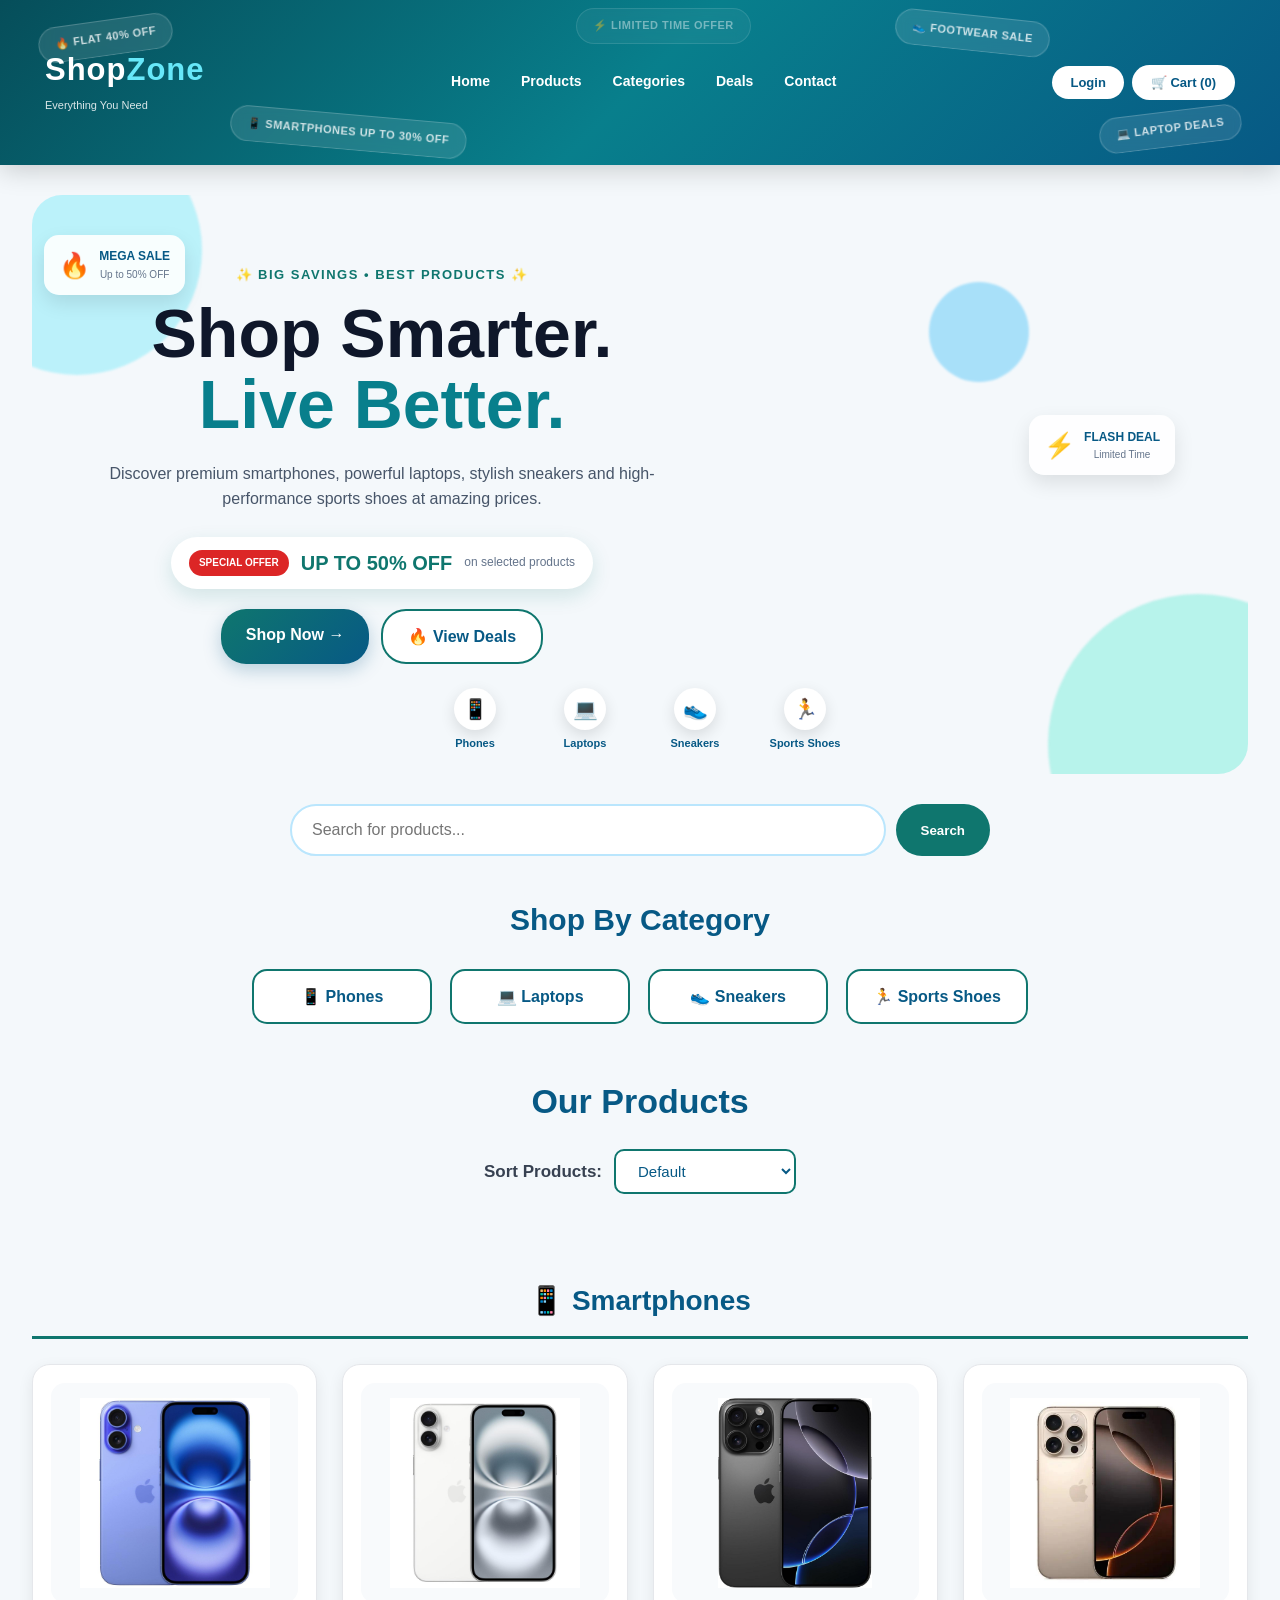
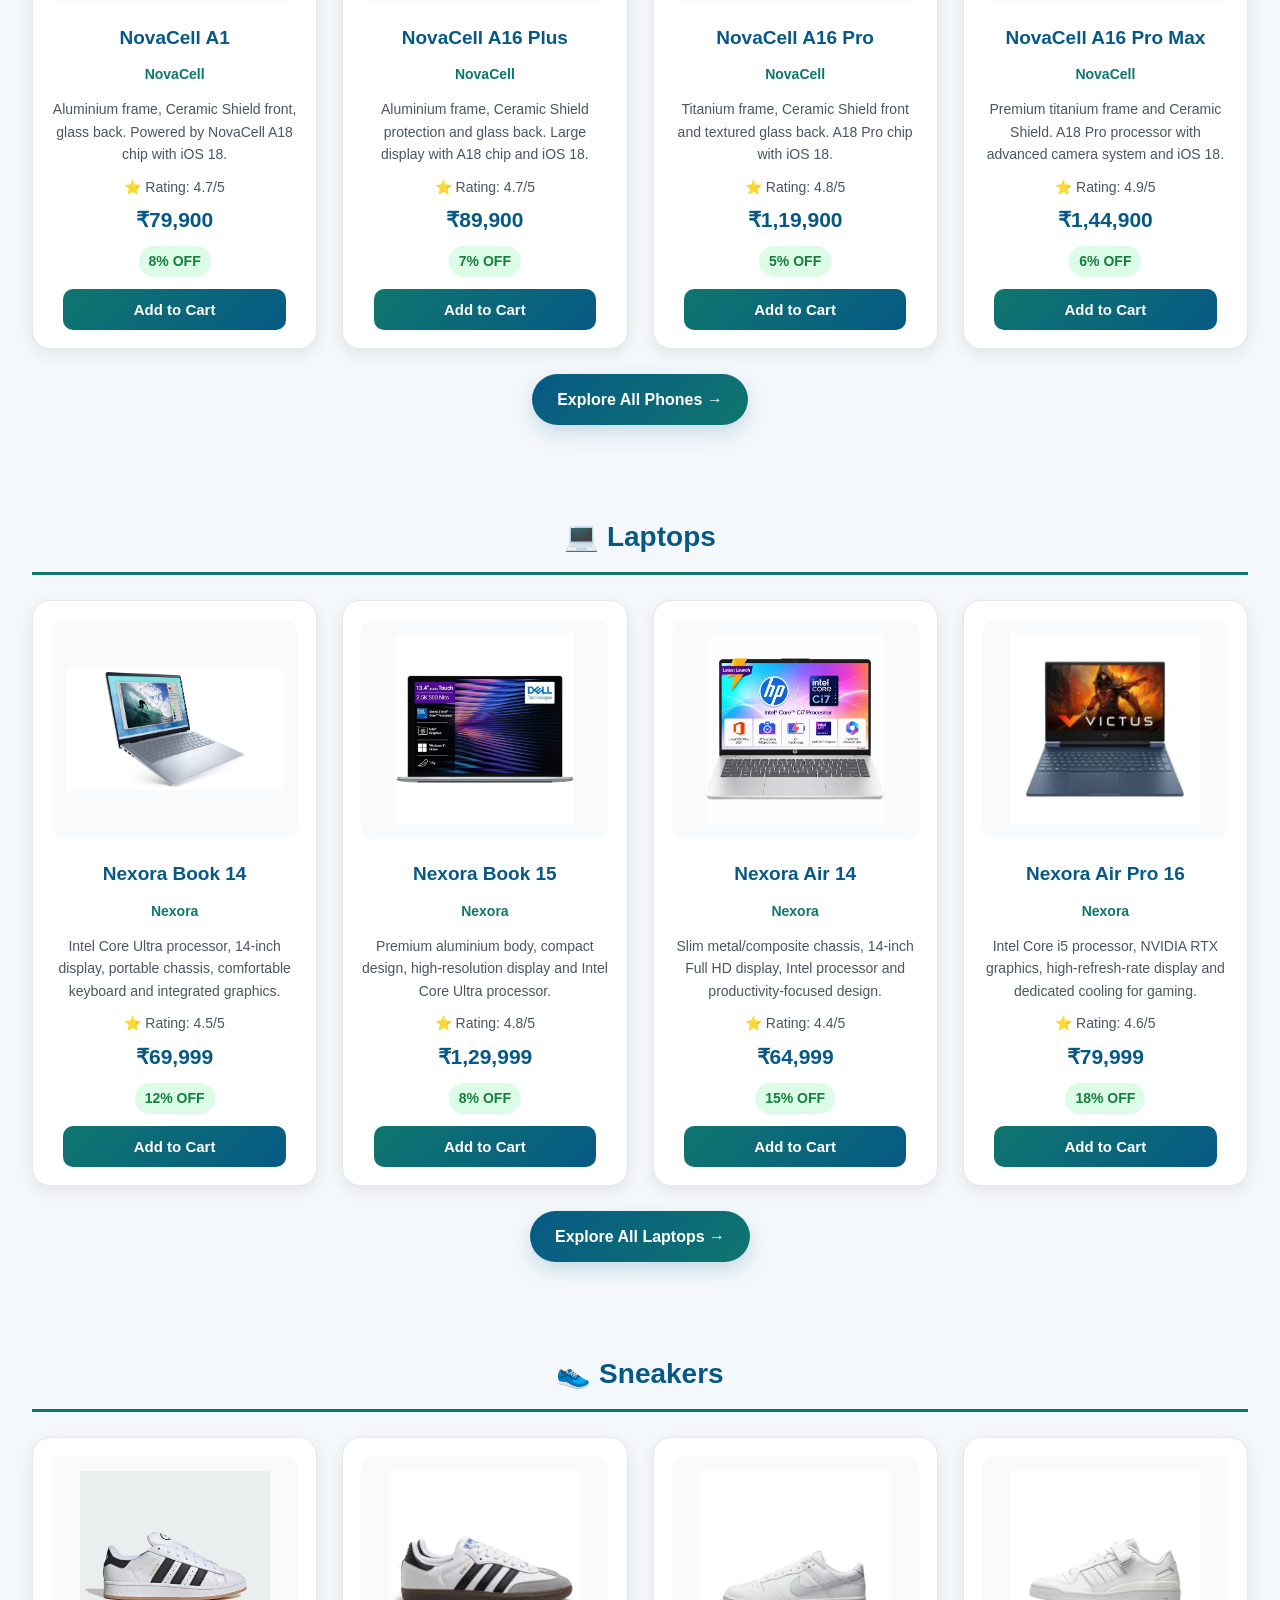
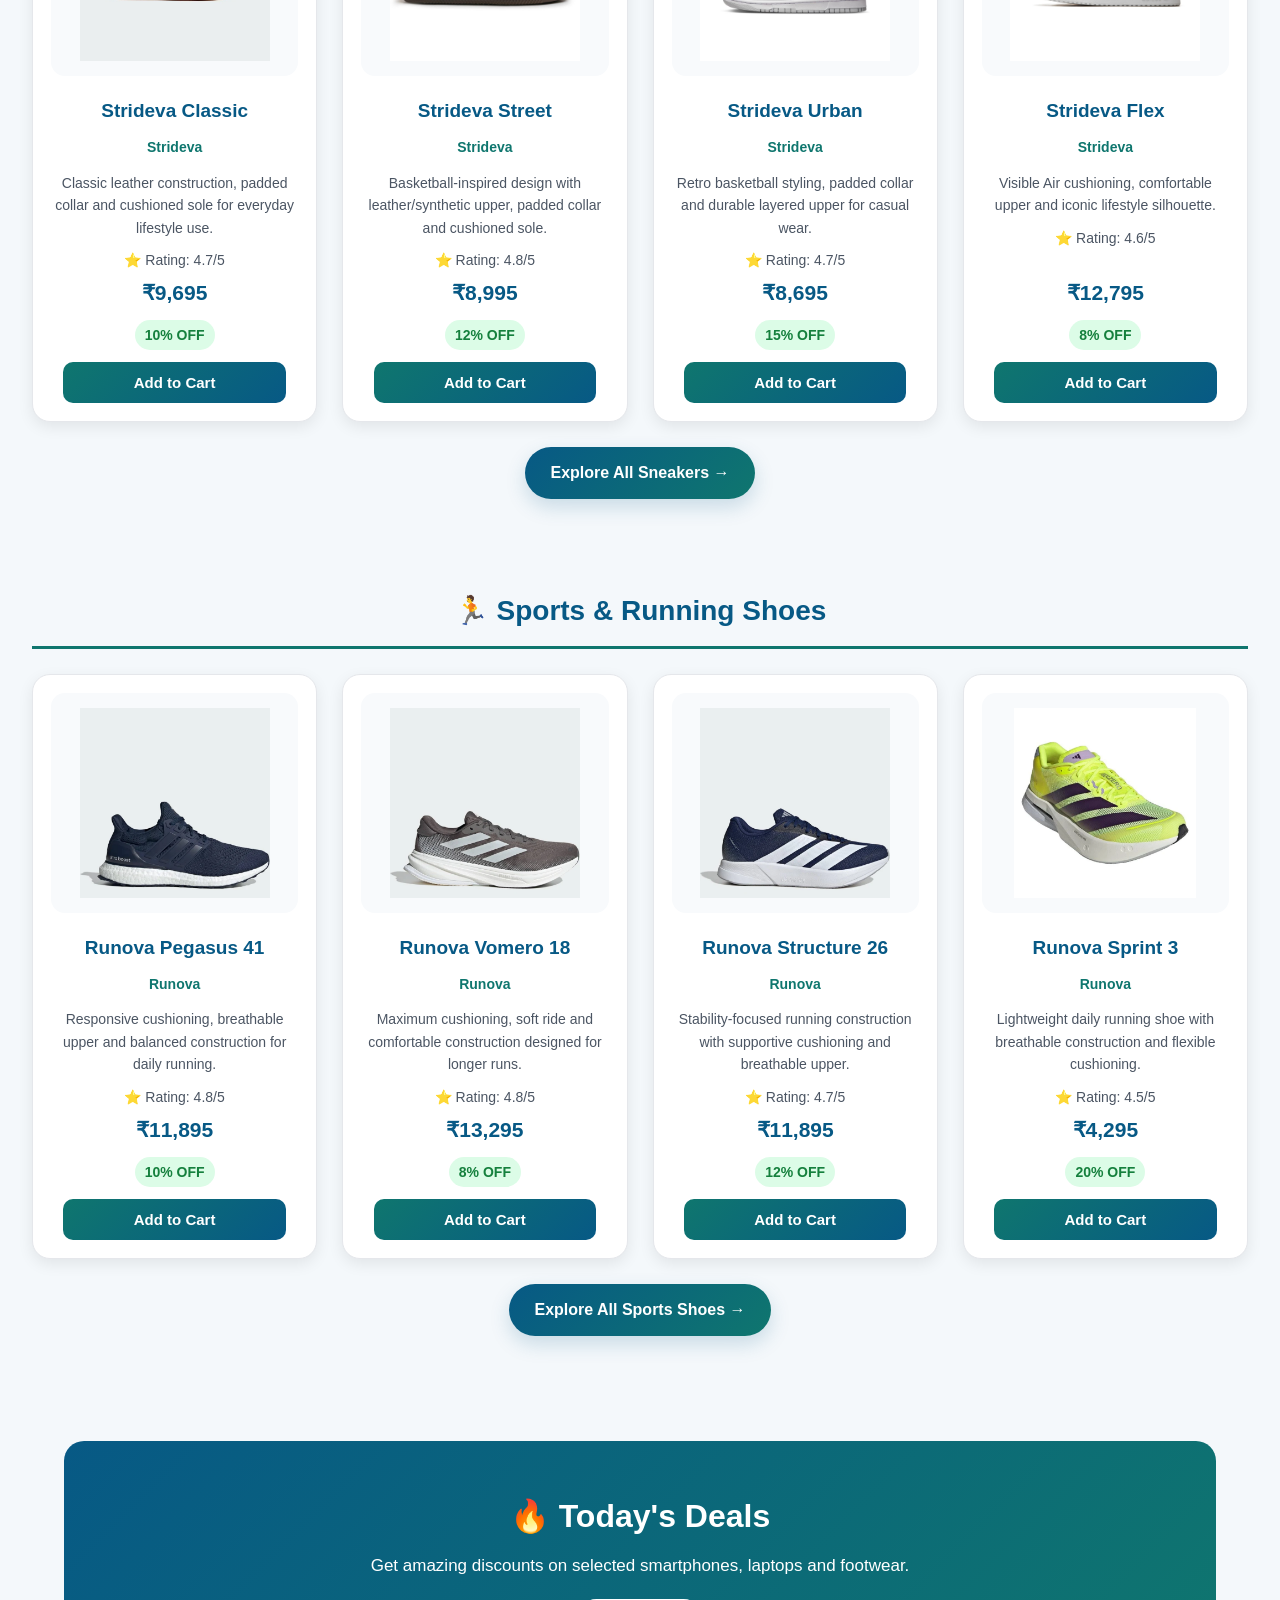
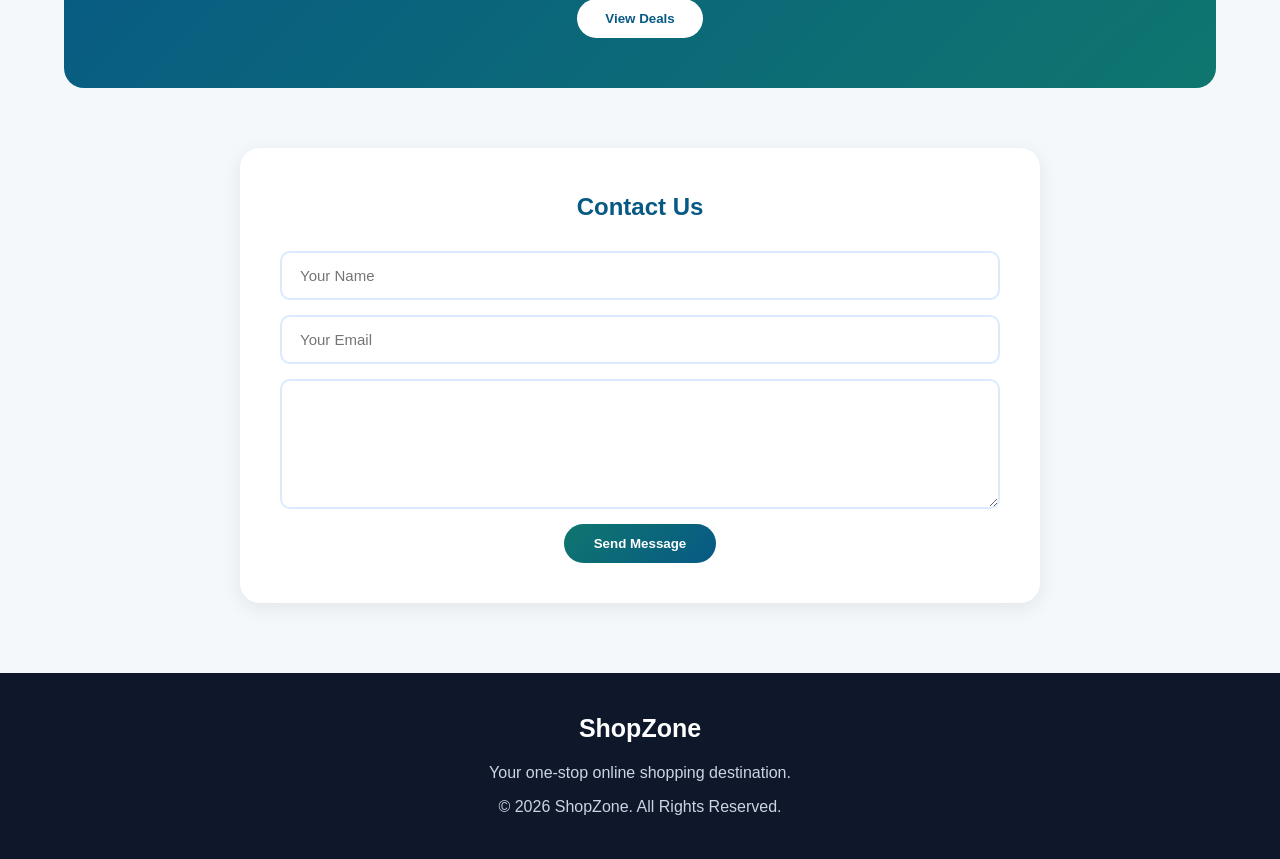
==== commit b787124e: "Update index.html" ====
--- a/index.html
+++ b/index.html
@@ -217,6 +217,10 @@
         </div>
 
     </div>
+    </section>
+
+
+    </section>
 
 
     <!-- ================= SEARCH ================= -->
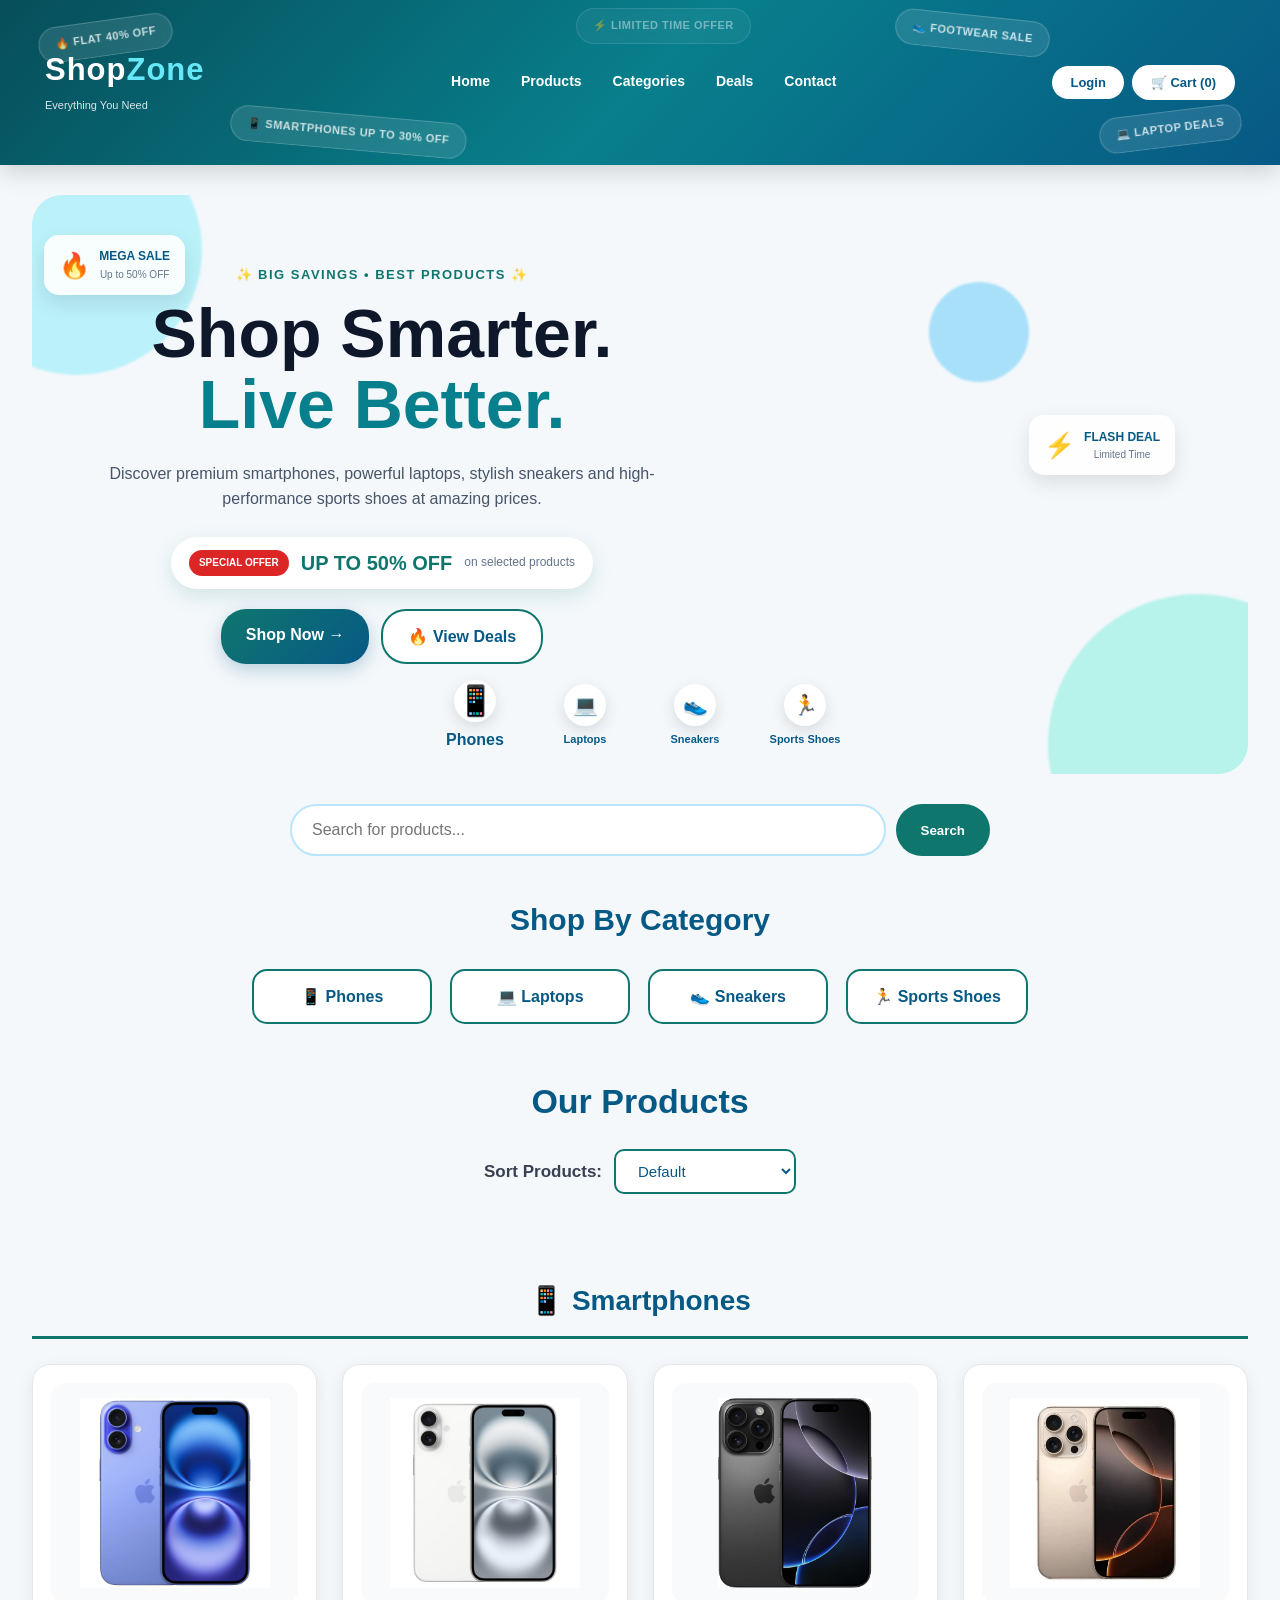
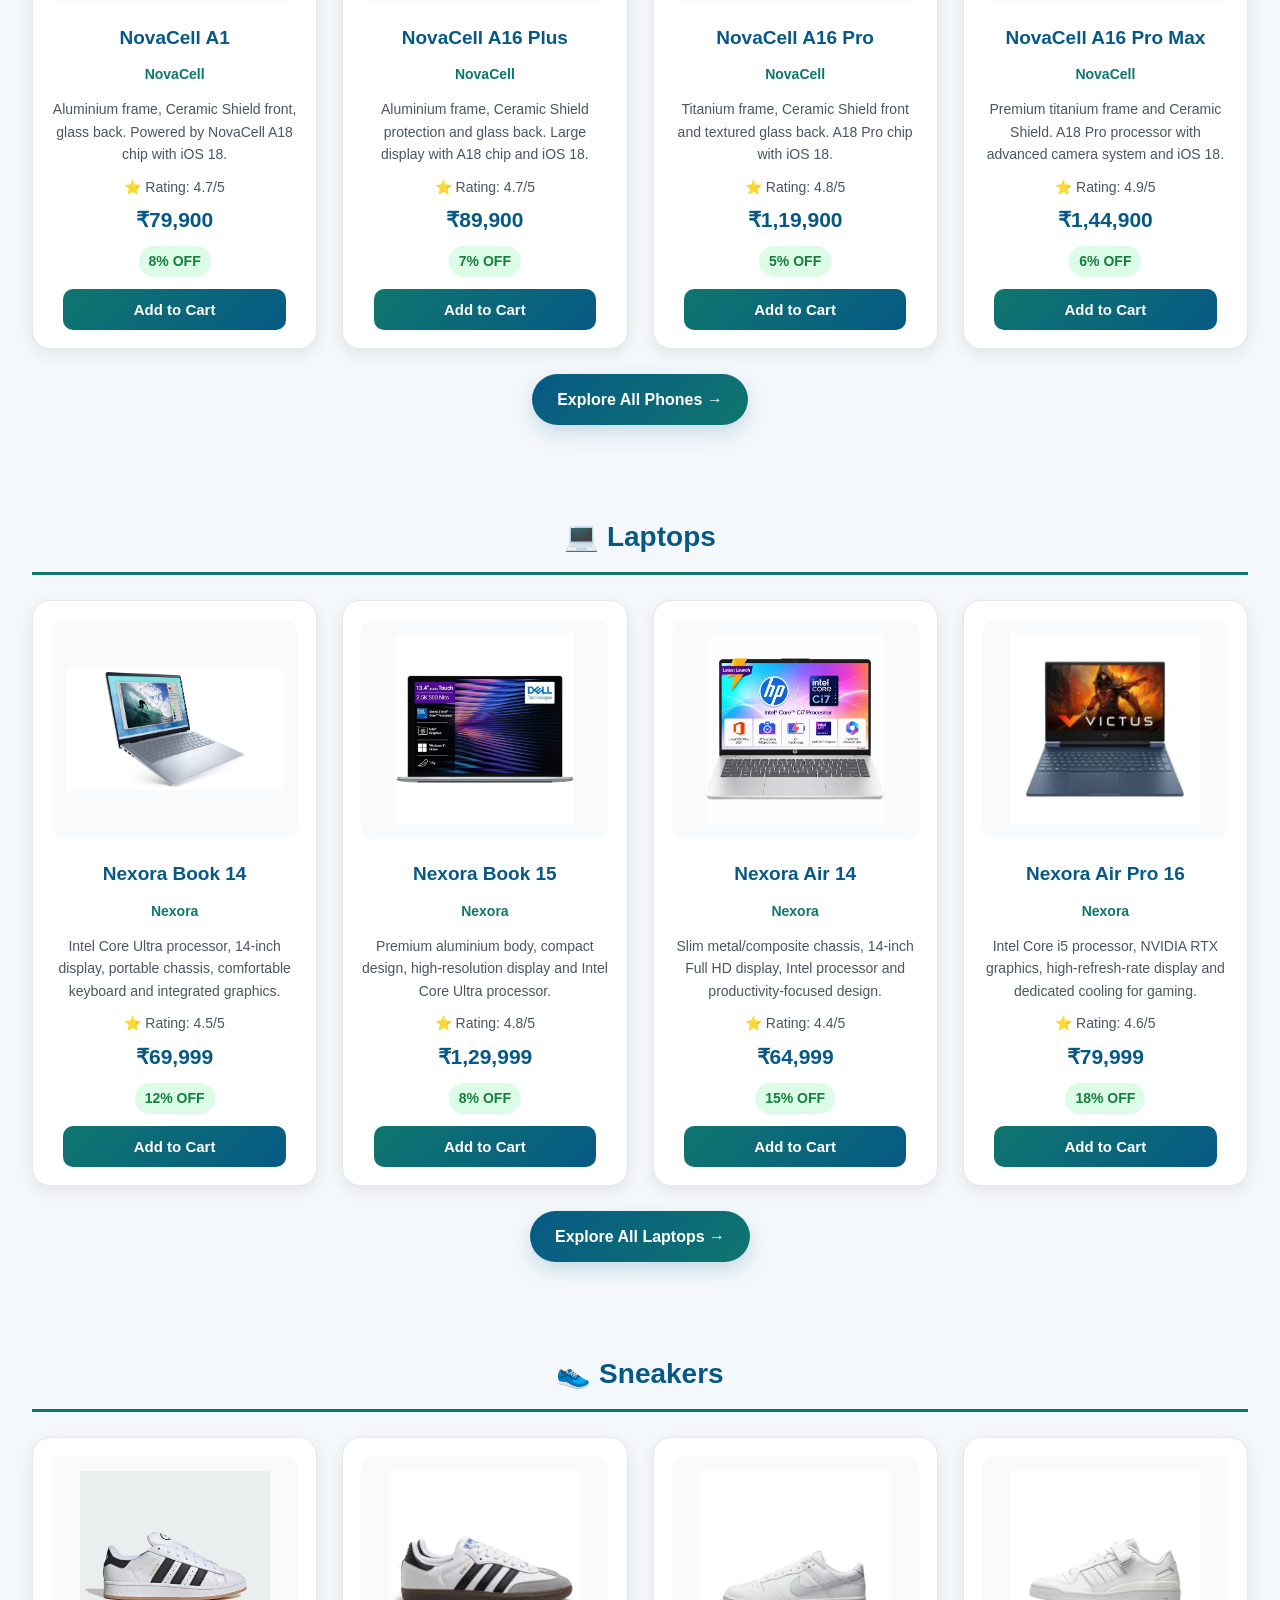
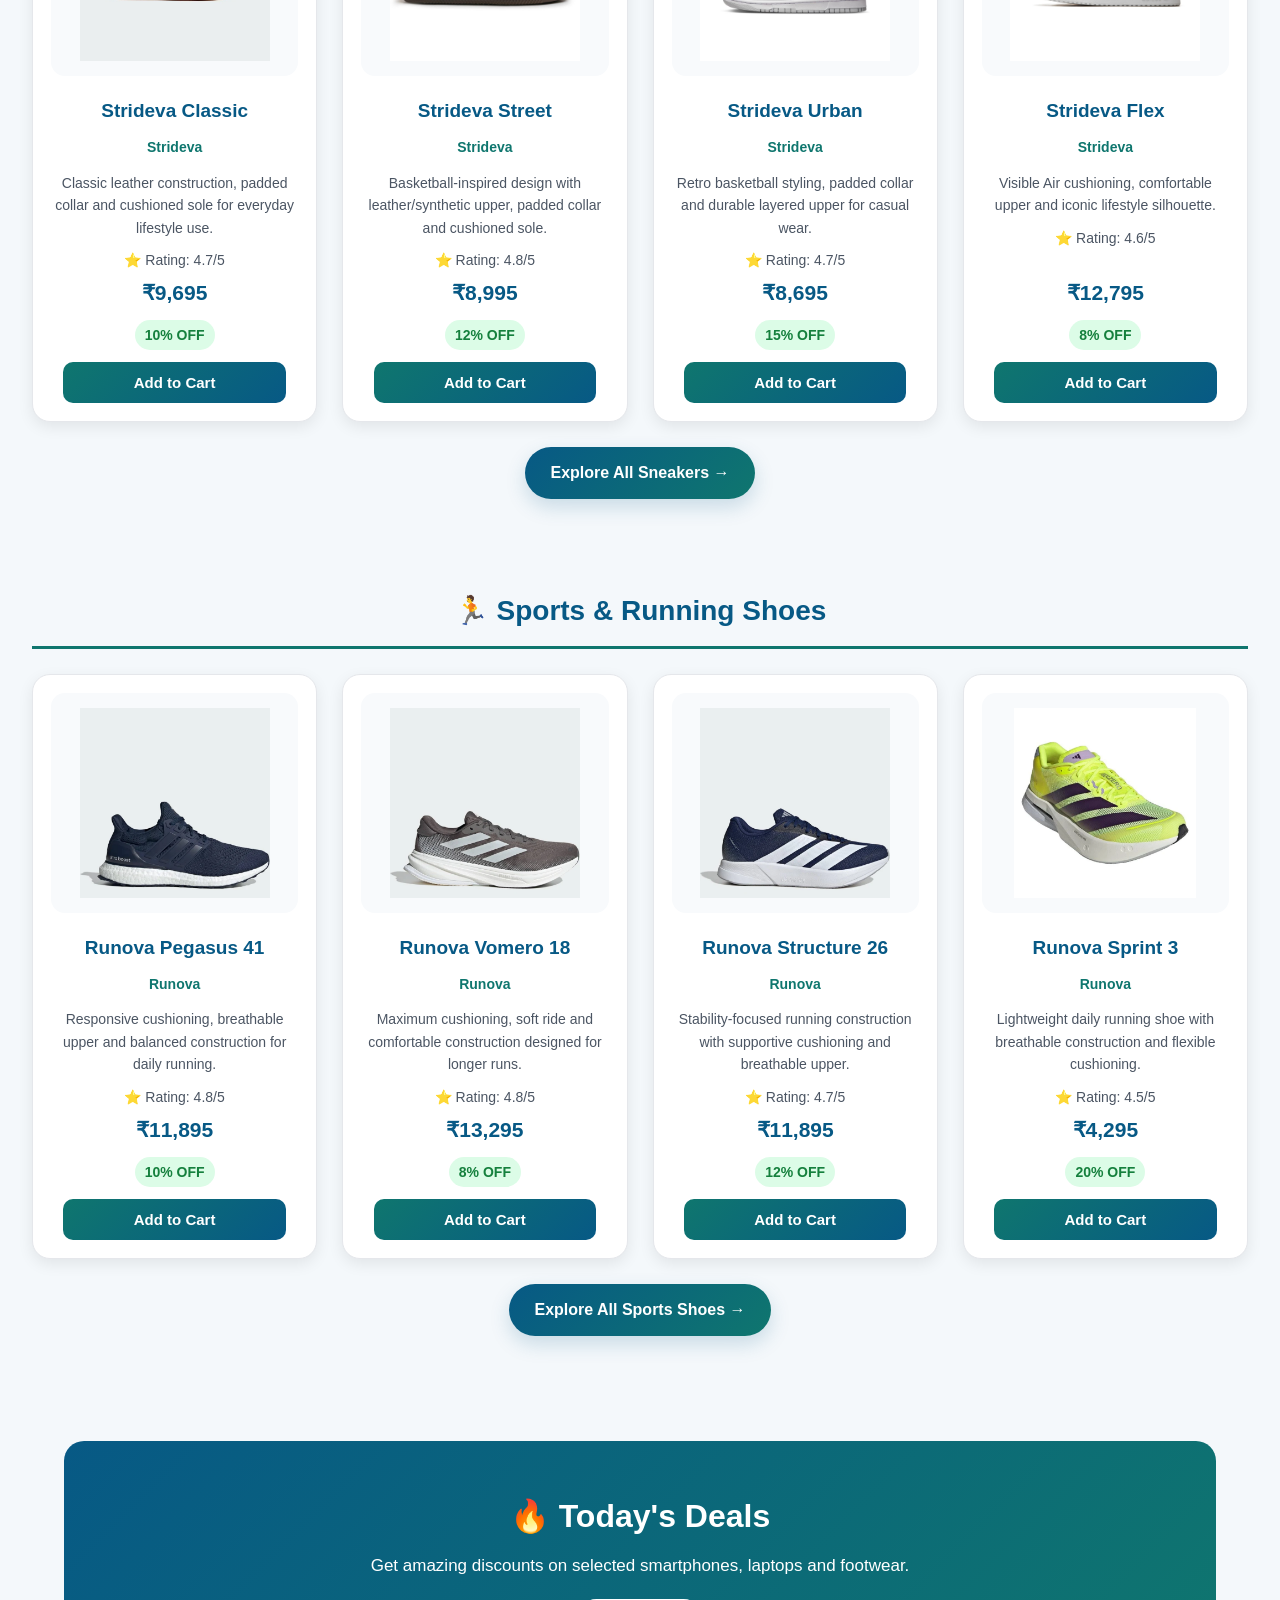
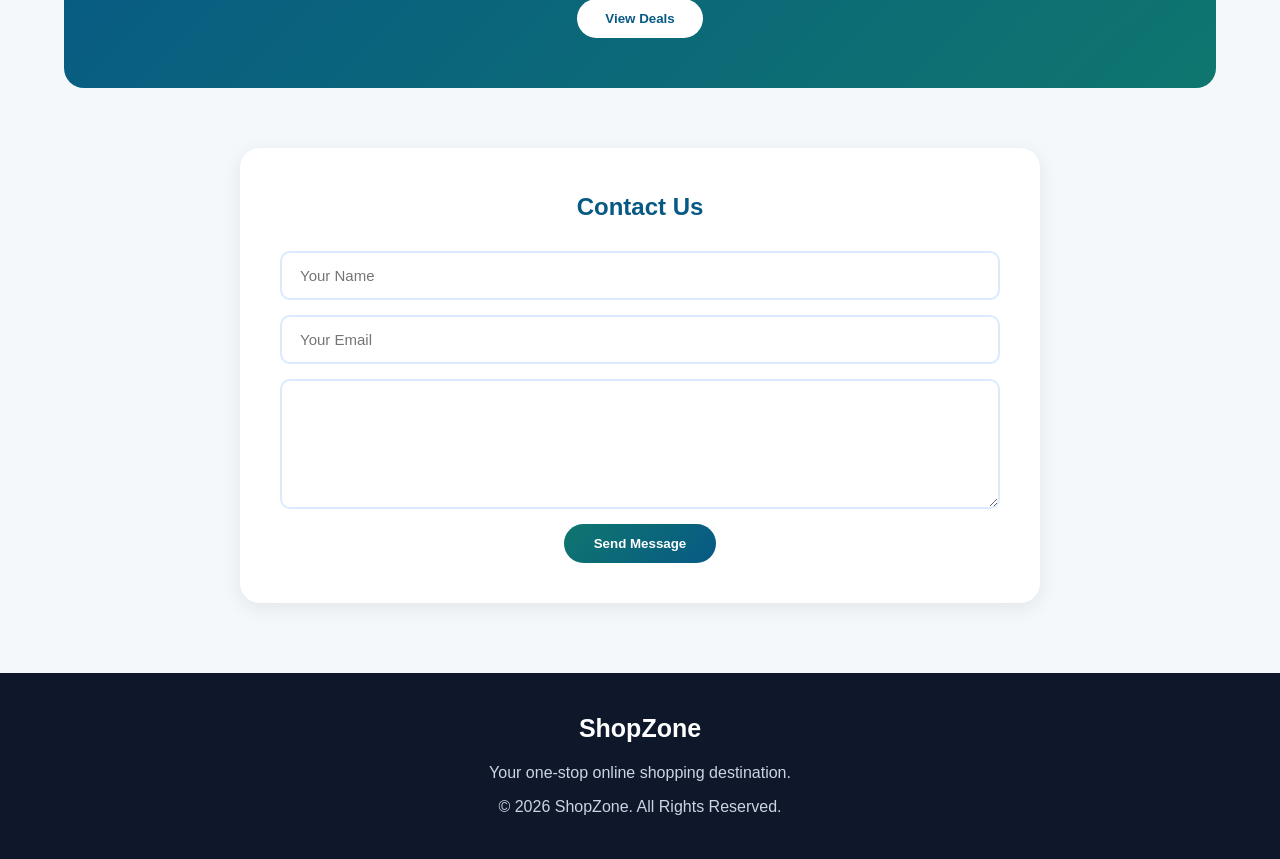
==== commit 5ebe4425: "Update index.html" ====
--- a/index.html
+++ b/index.html
@@ -197,8 +197,8 @@
     <div class="hero-categories">
 
         <div class="hero-category">
-            <div class="category-icon">📱</div>
-            <span>Phones</span>
+            <div class="category-icon"style="font-size: 30px;">📱</div>
+            <span style="font-size: 16px; font-weight: 600;">Phones</span>
         </div>
 
         <div class="hero-category">
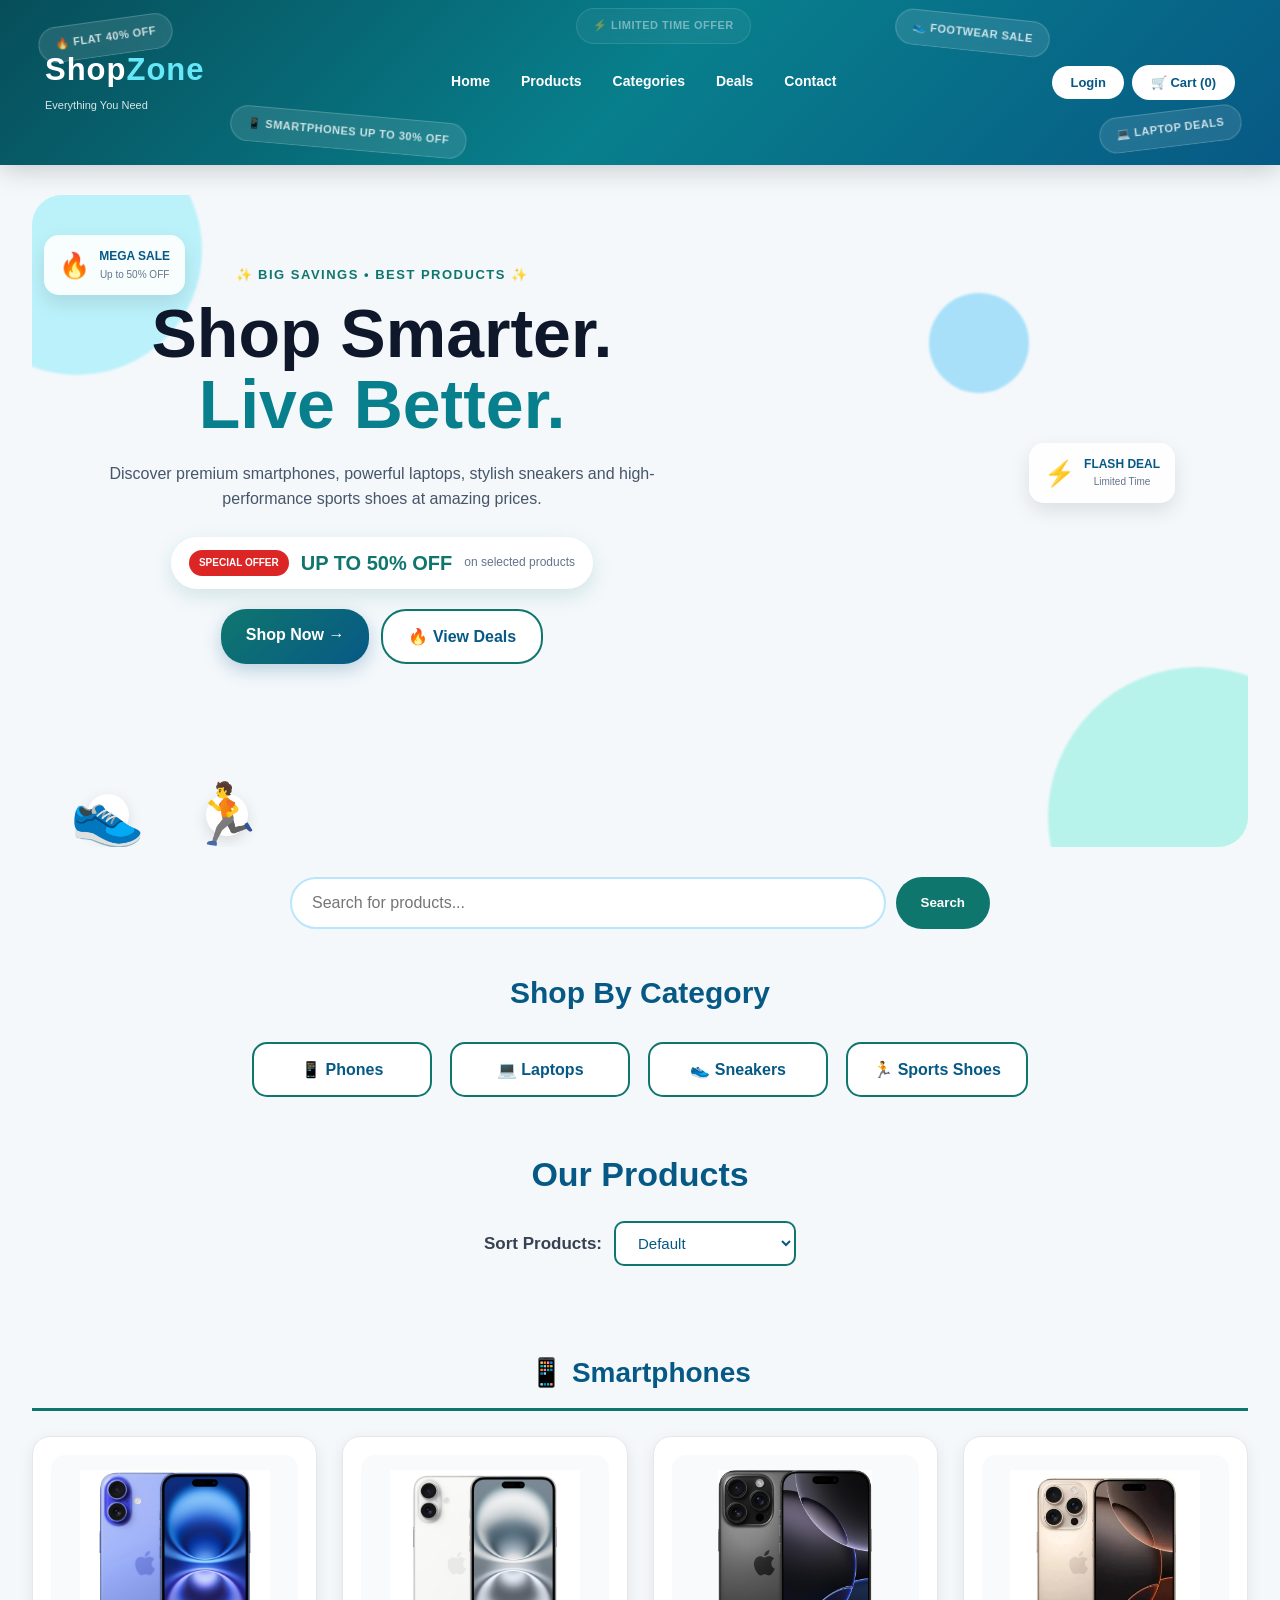
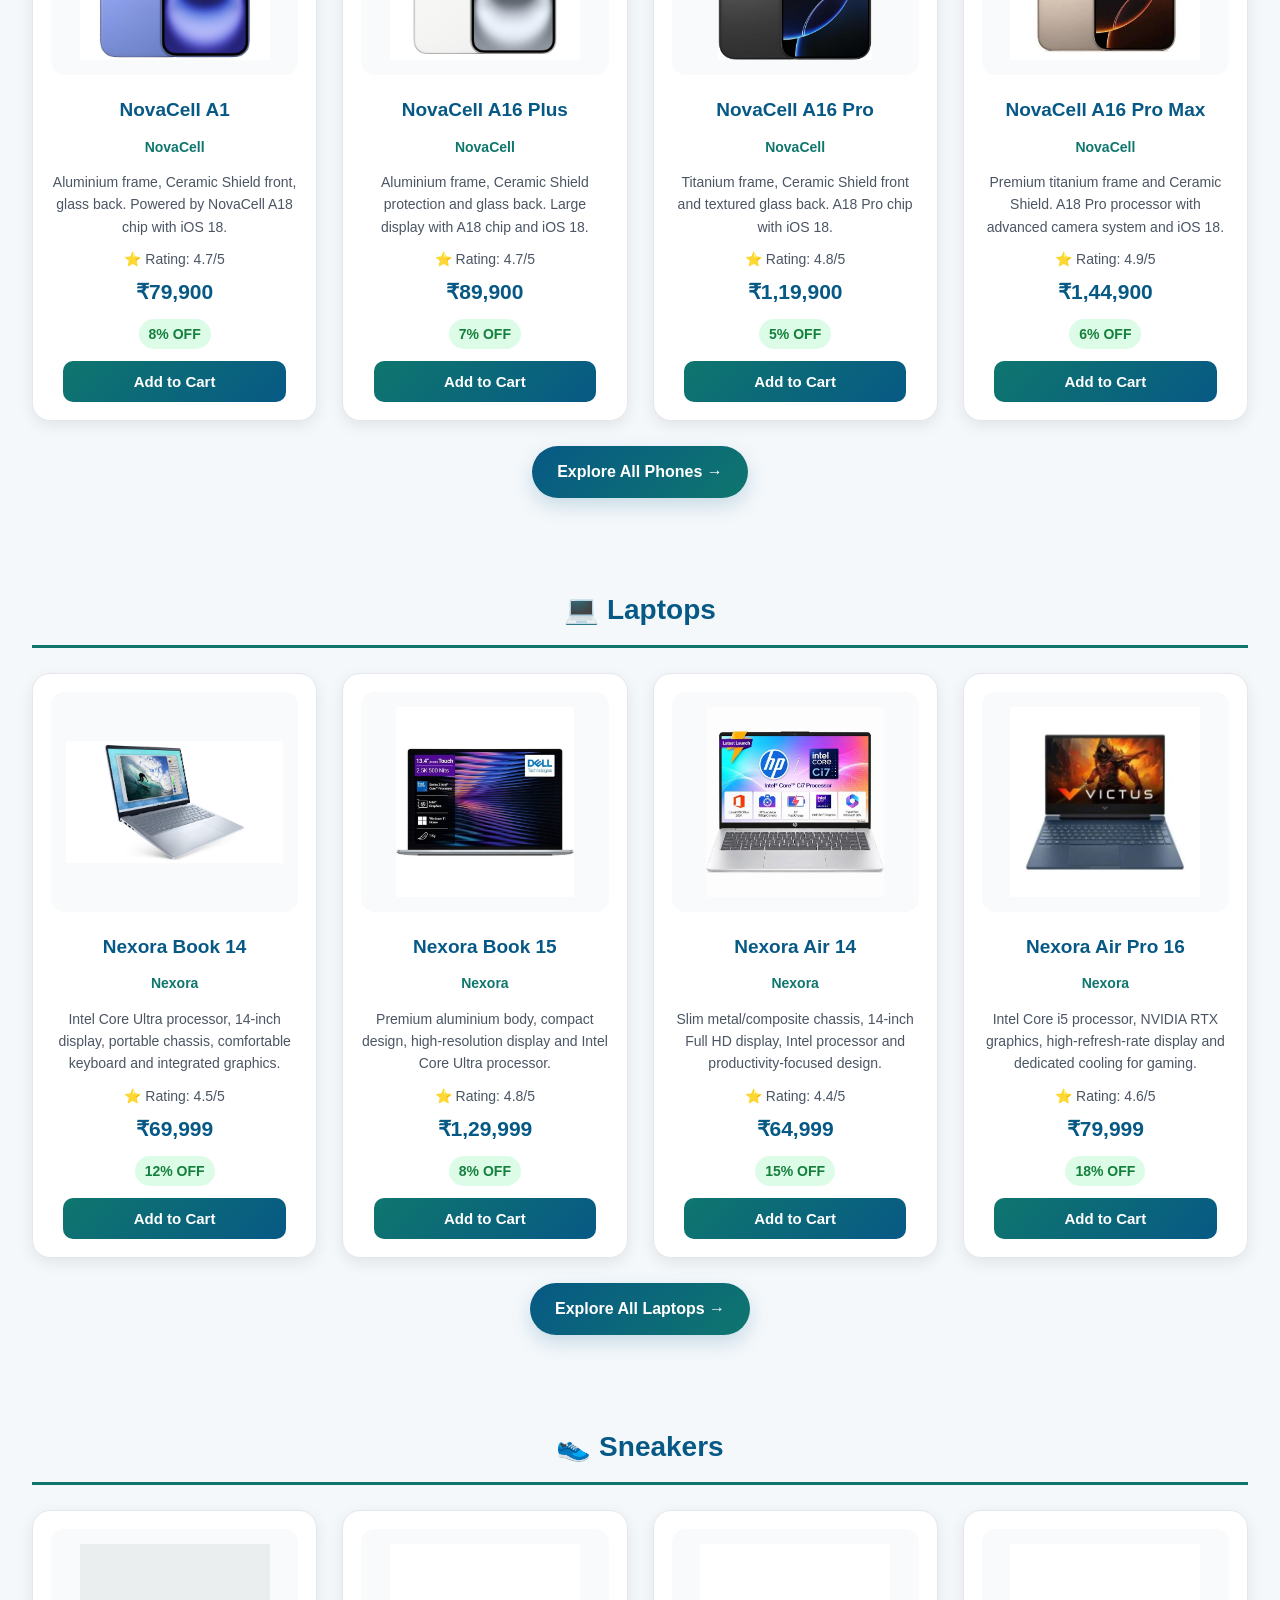
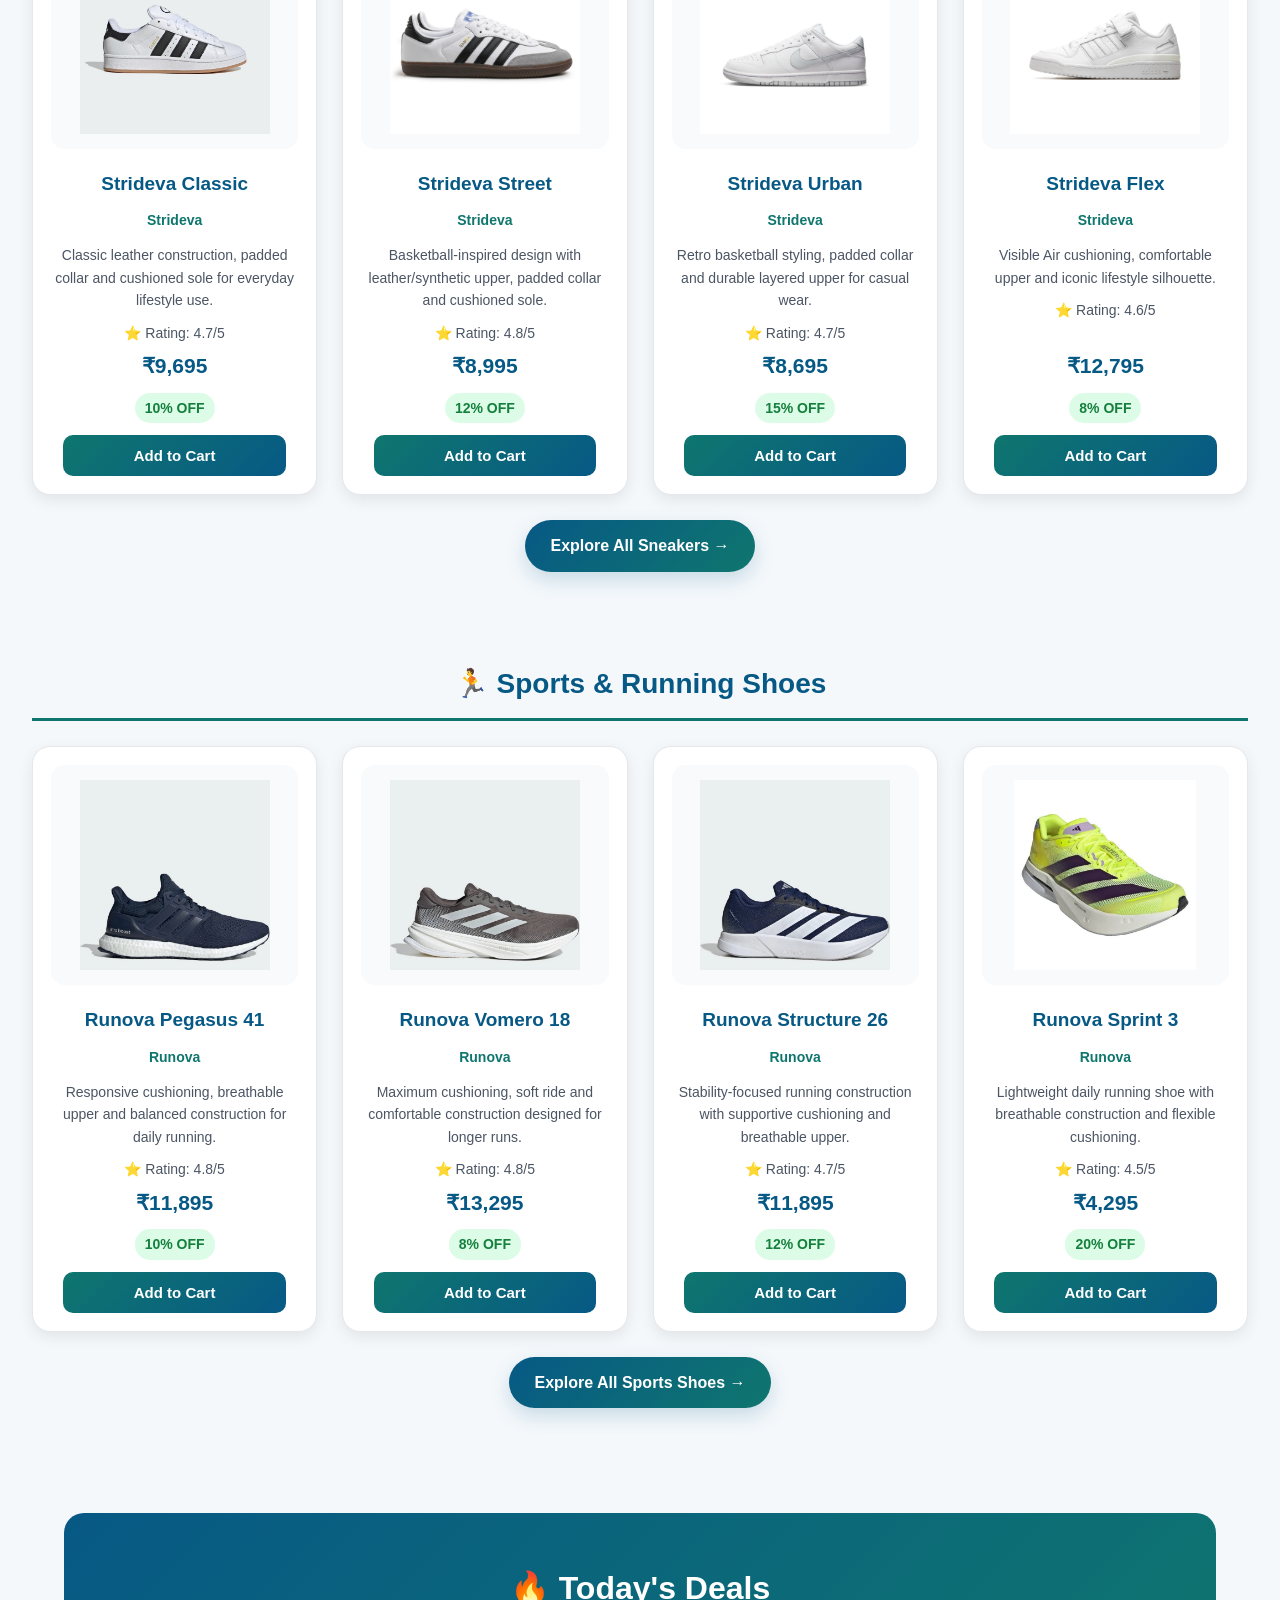
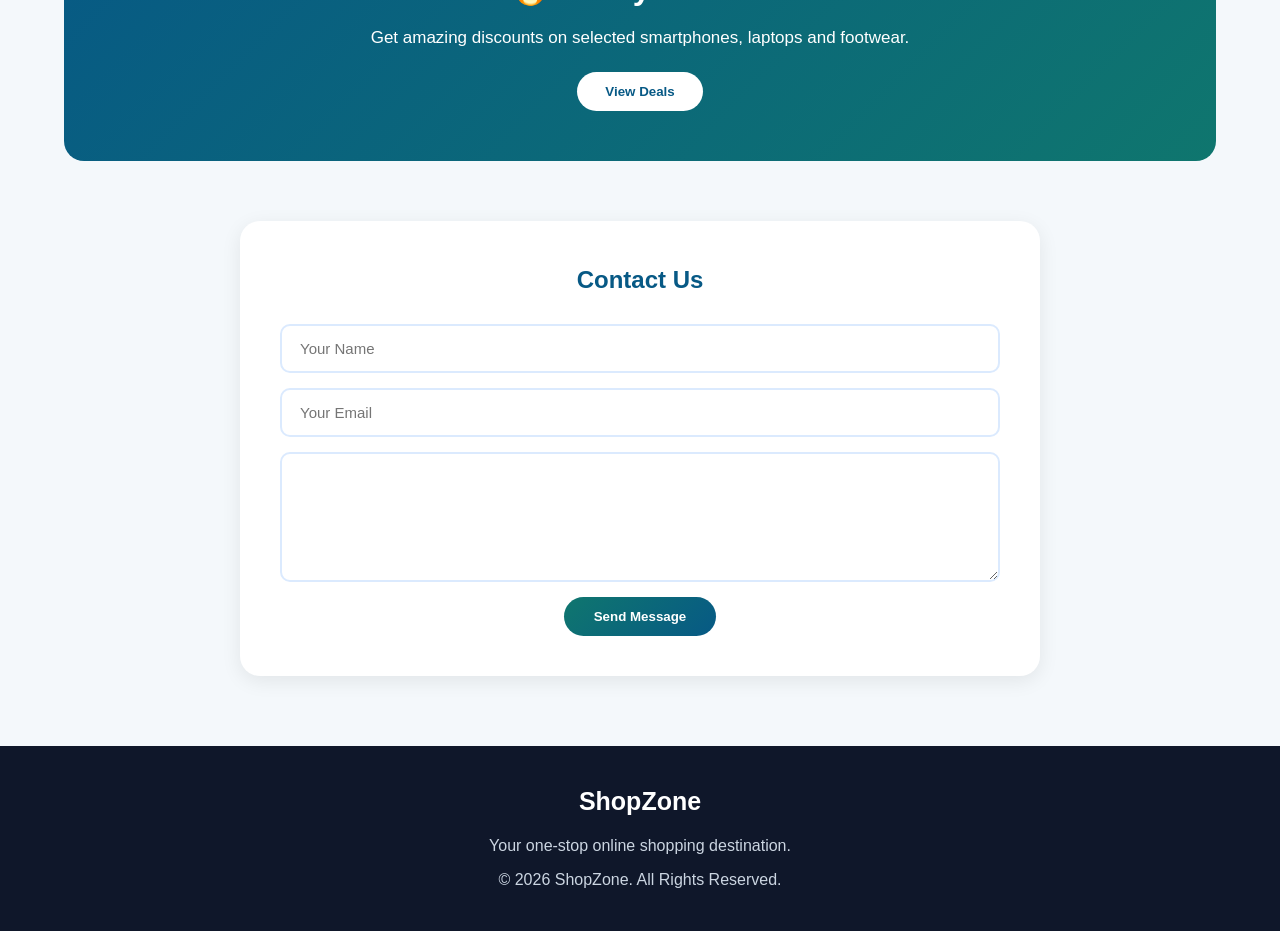
==== commit 144c5d6c: "Update index.html" ====
--- a/index.html
+++ b/index.html
@@ -194,26 +194,26 @@
 
     <!-- Product Category Icons -->
 
-    <div class="hero-categories">
+    <div class="hero-categories" style="position: relative; top: 20px; left: 30px;">
 
         <div class="hero-category">
-            <div class="category-icon"style="font-size: 30px;">📱</div>
-            <span style="font-size: 16px; font-weight: 600;">Phones</span>
+            <div class="category-icon"style="font-size: 60px;">📱</div>
+            <span style="font-size: 16px; font-weight: 700;">Phones</span>
         </div>
 
         <div class="hero-category">
-            <div class="category-icon">💻</div>
-            <span>Laptops</span>
+            <div class="category-icon"style="font-size: 60px;">💻</div>
+            <span style="font-size: 16px; font-weight: 700;">Laptops</span>
         </div>
 
         <div class="hero-category">
-            <div class="category-icon">👟</div>
-            <span>Sneakers</span>
+            <div class="category-icon" style="font-size: 60px;">👟</div>
+            <span style="font-size: 16px; font-weight: 700;">Sneakers</span>
         </div>
 
         <div class="hero-category">
-            <div class="category-icon">🏃</div>
-            <span>Sports Shoes</span>
+            <div class="category-icon" style="font-size: 60px;">🏃</div>
+            <span style="font-size: 16px; font-weight: 700;">Sports Shoes</span>
         </div>
 
     </div>
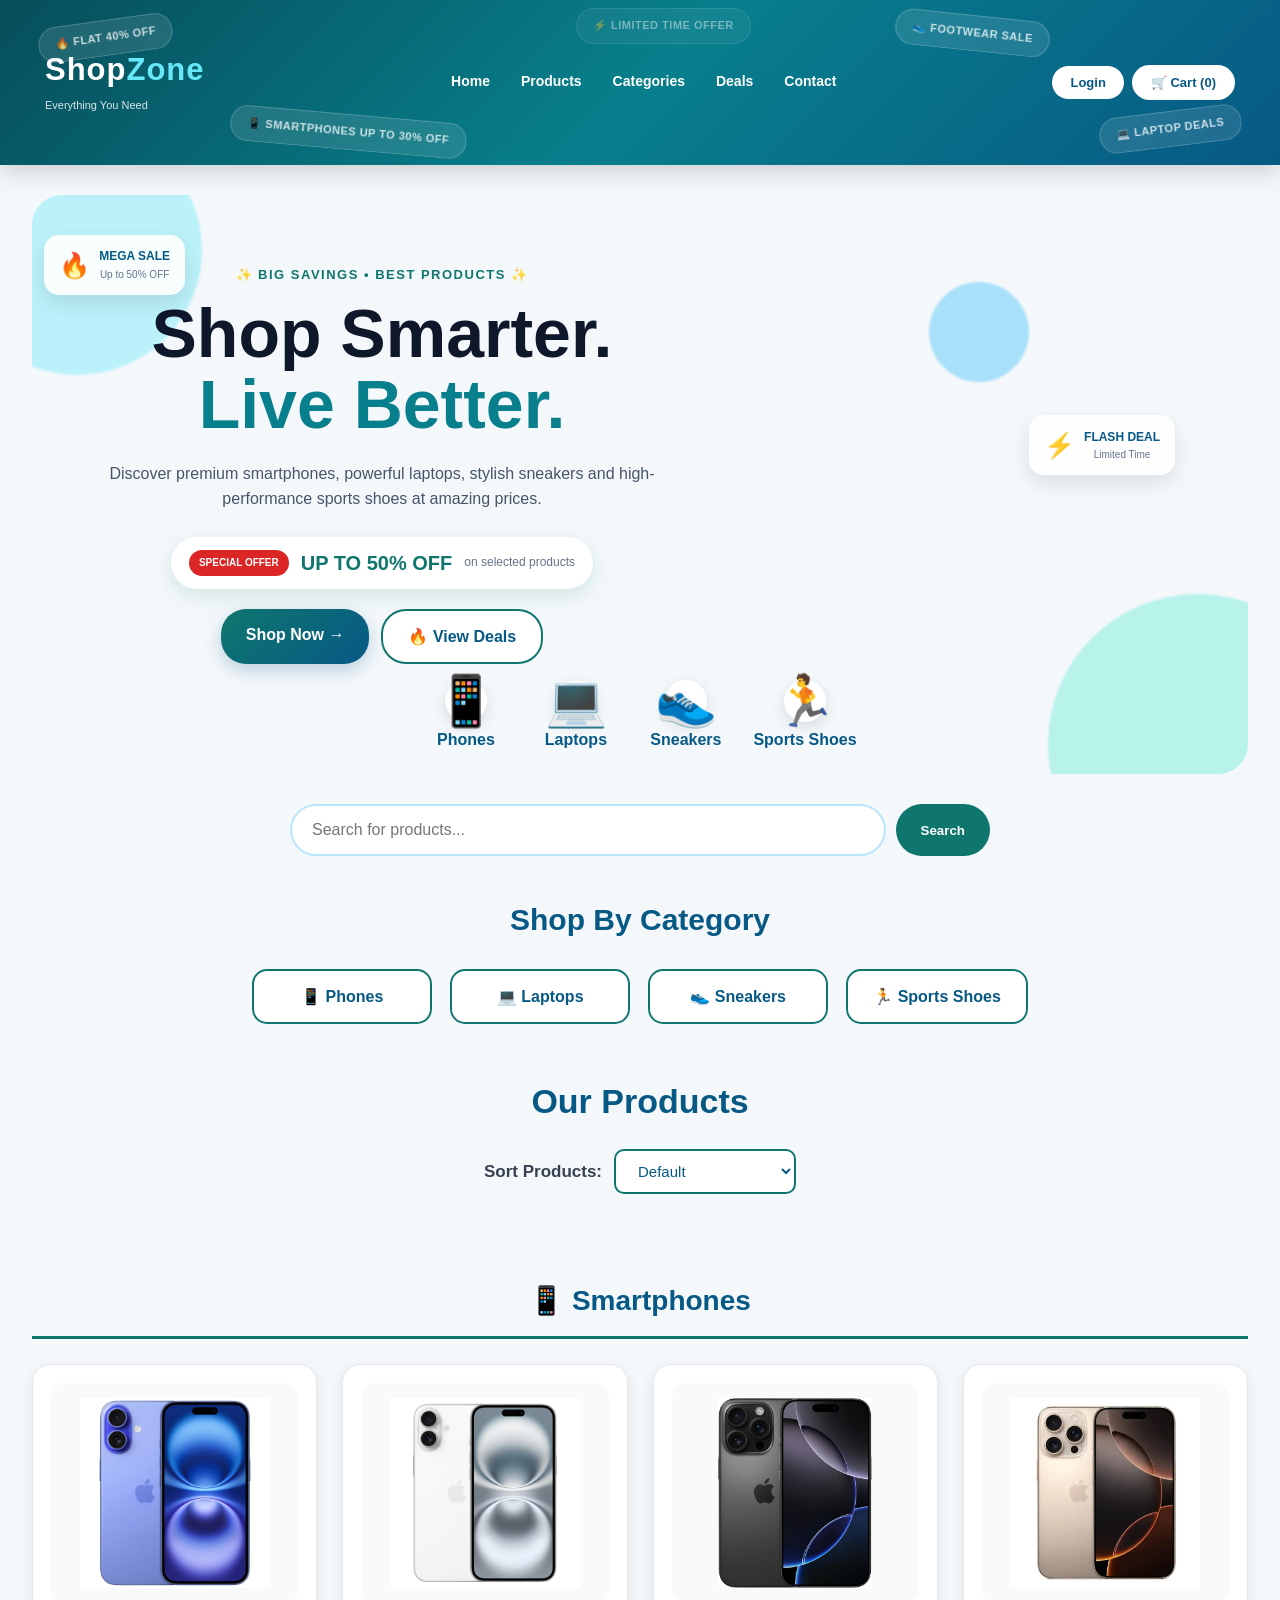
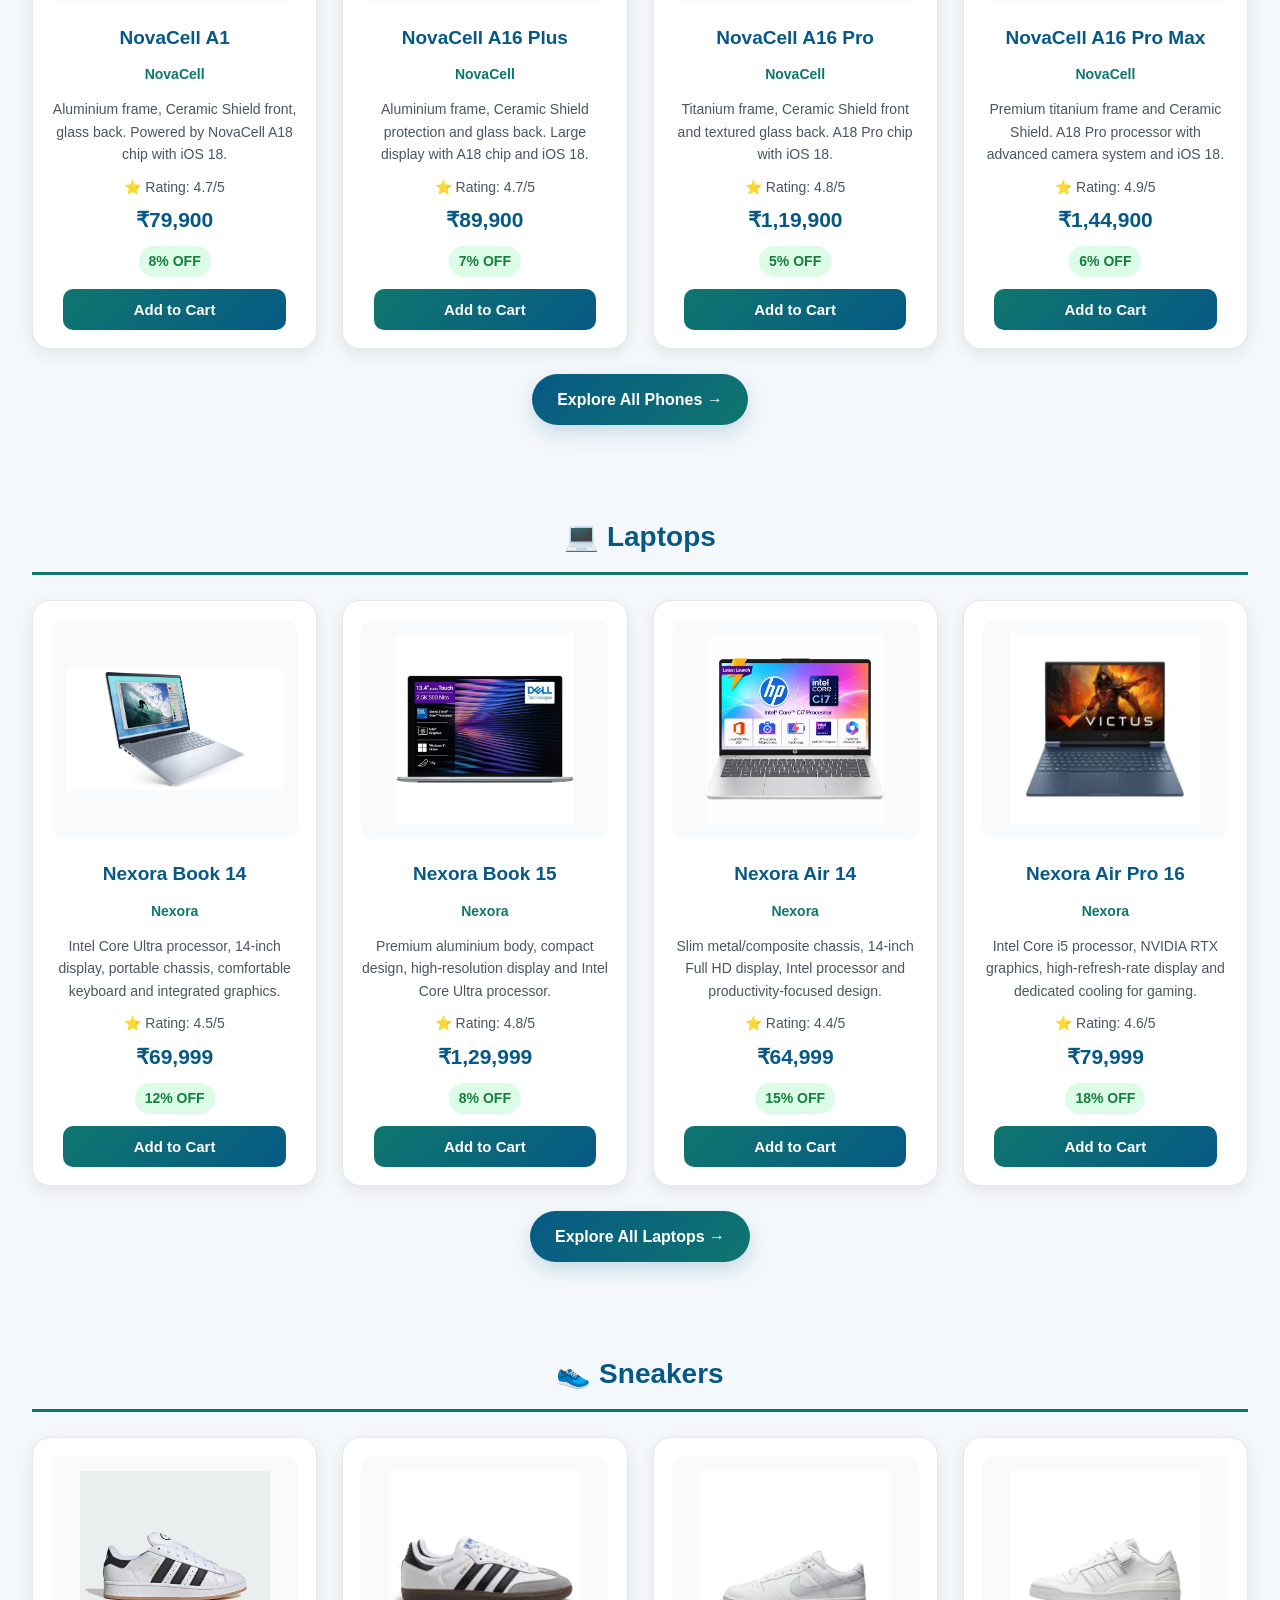
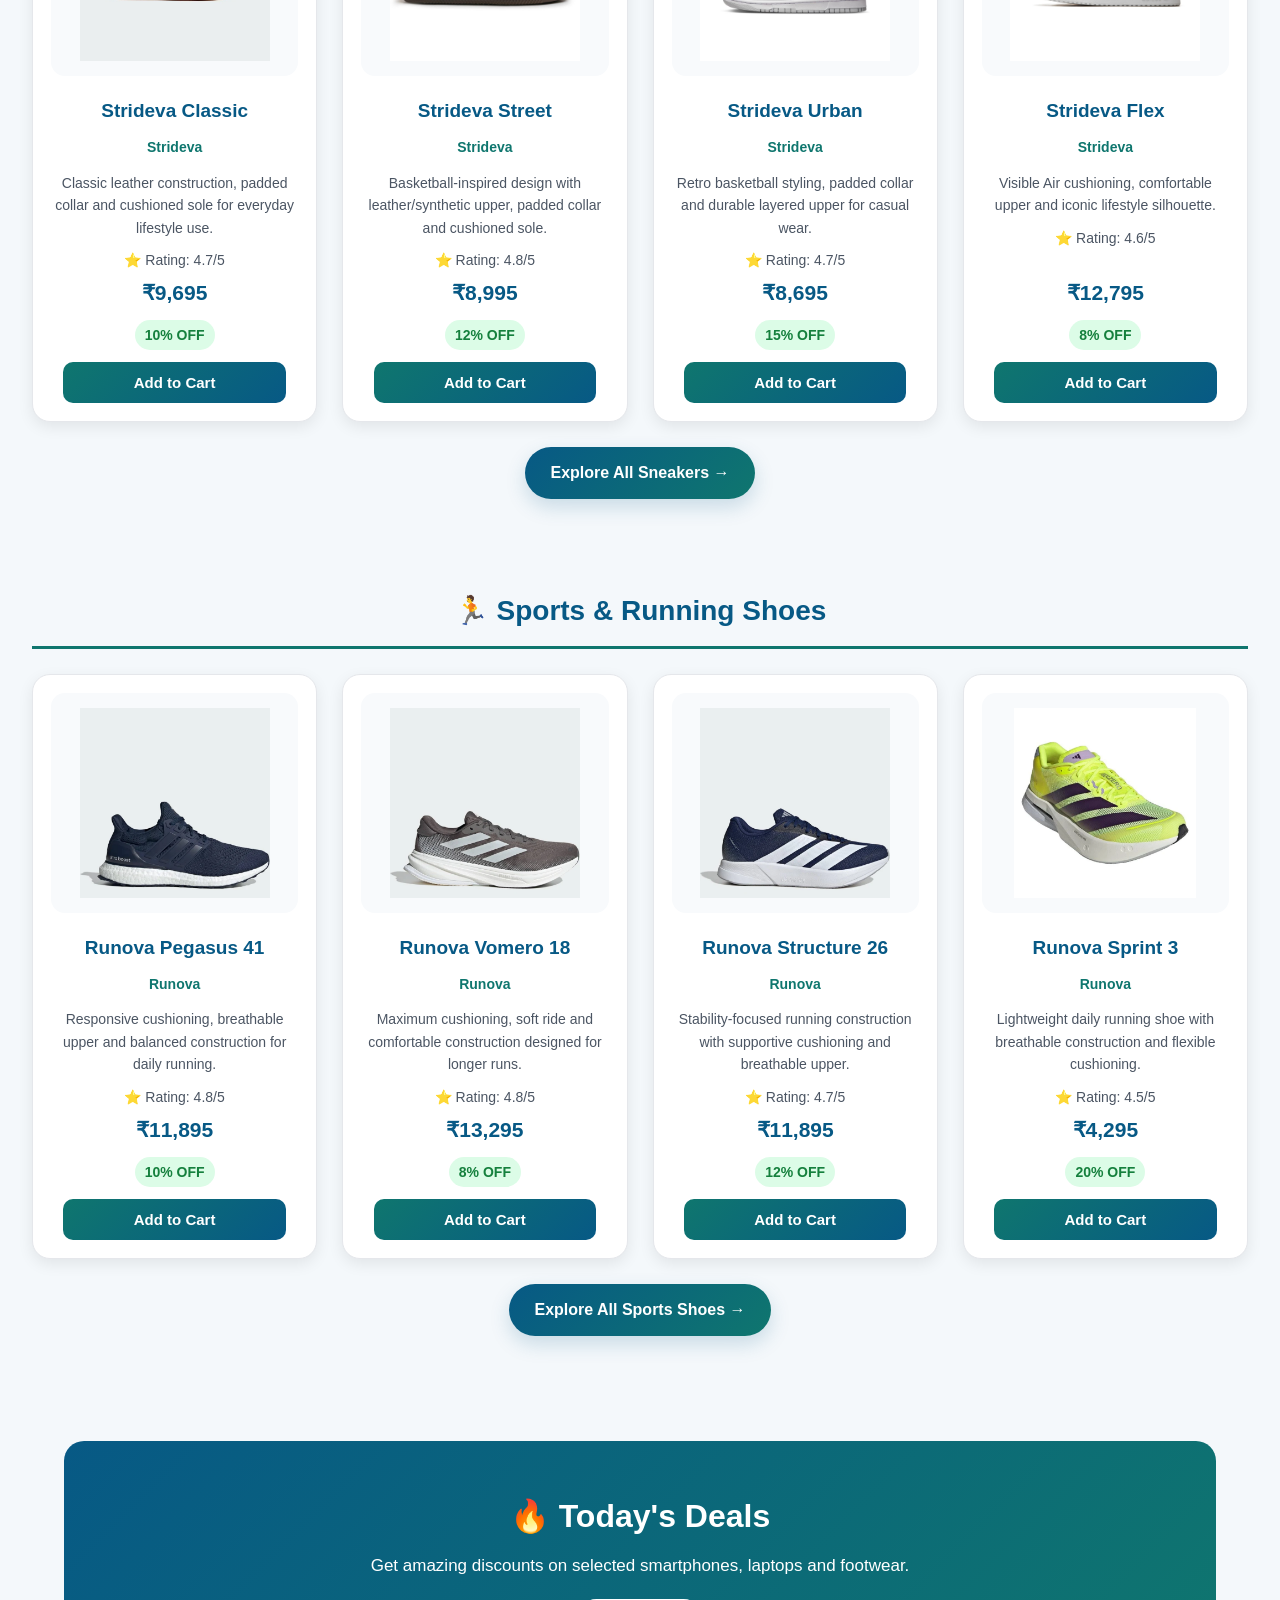
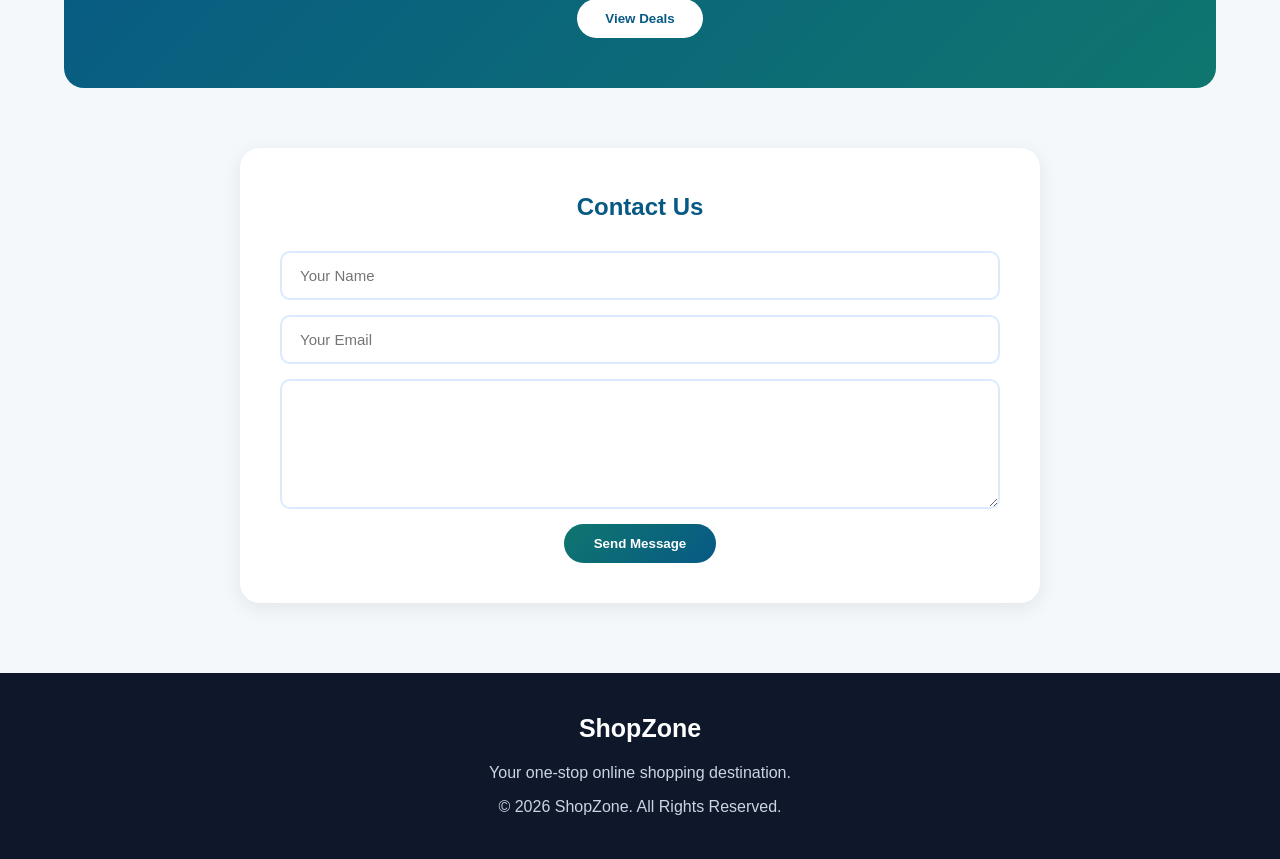
==== commit b089acc5: "Update index.html" ====
--- a/index.html
+++ b/index.html
@@ -194,25 +194,25 @@
 
     <!-- Product Category Icons -->
 
-    <div class="hero-categories" style="position: relative; top: 20px; left: 30px;">
+    <div class="hero-categories" style="display: flex; justify-content: center;">
 
         <div class="hero-category">
-            <div class="category-icon"style="font-size: 60px;">📱</div>
+            <div class="category-icon"style="font-size: 50px;">📱</div>
             <span style="font-size: 16px; font-weight: 700;">Phones</span>
         </div>
 
         <div class="hero-category">
-            <div class="category-icon"style="font-size: 60px;">💻</div>
+            <div class="category-icon"style="font-size: 50px;">💻</div>
             <span style="font-size: 16px; font-weight: 700;">Laptops</span>
         </div>
 
         <div class="hero-category">
-            <div class="category-icon" style="font-size: 60px;">👟</div>
+            <div class="category-icon" style="font-size: 50px;">👟</div>
             <span style="font-size: 16px; font-weight: 700;">Sneakers</span>
         </div>
 
         <div class="hero-category">
-            <div class="category-icon" style="font-size: 60px;">🏃</div>
+            <div class="category-icon" style="font-size: 50px;">🏃</div>
             <span style="font-size: 16px; font-weight: 700;">Sports Shoes</span>
         </div>
 
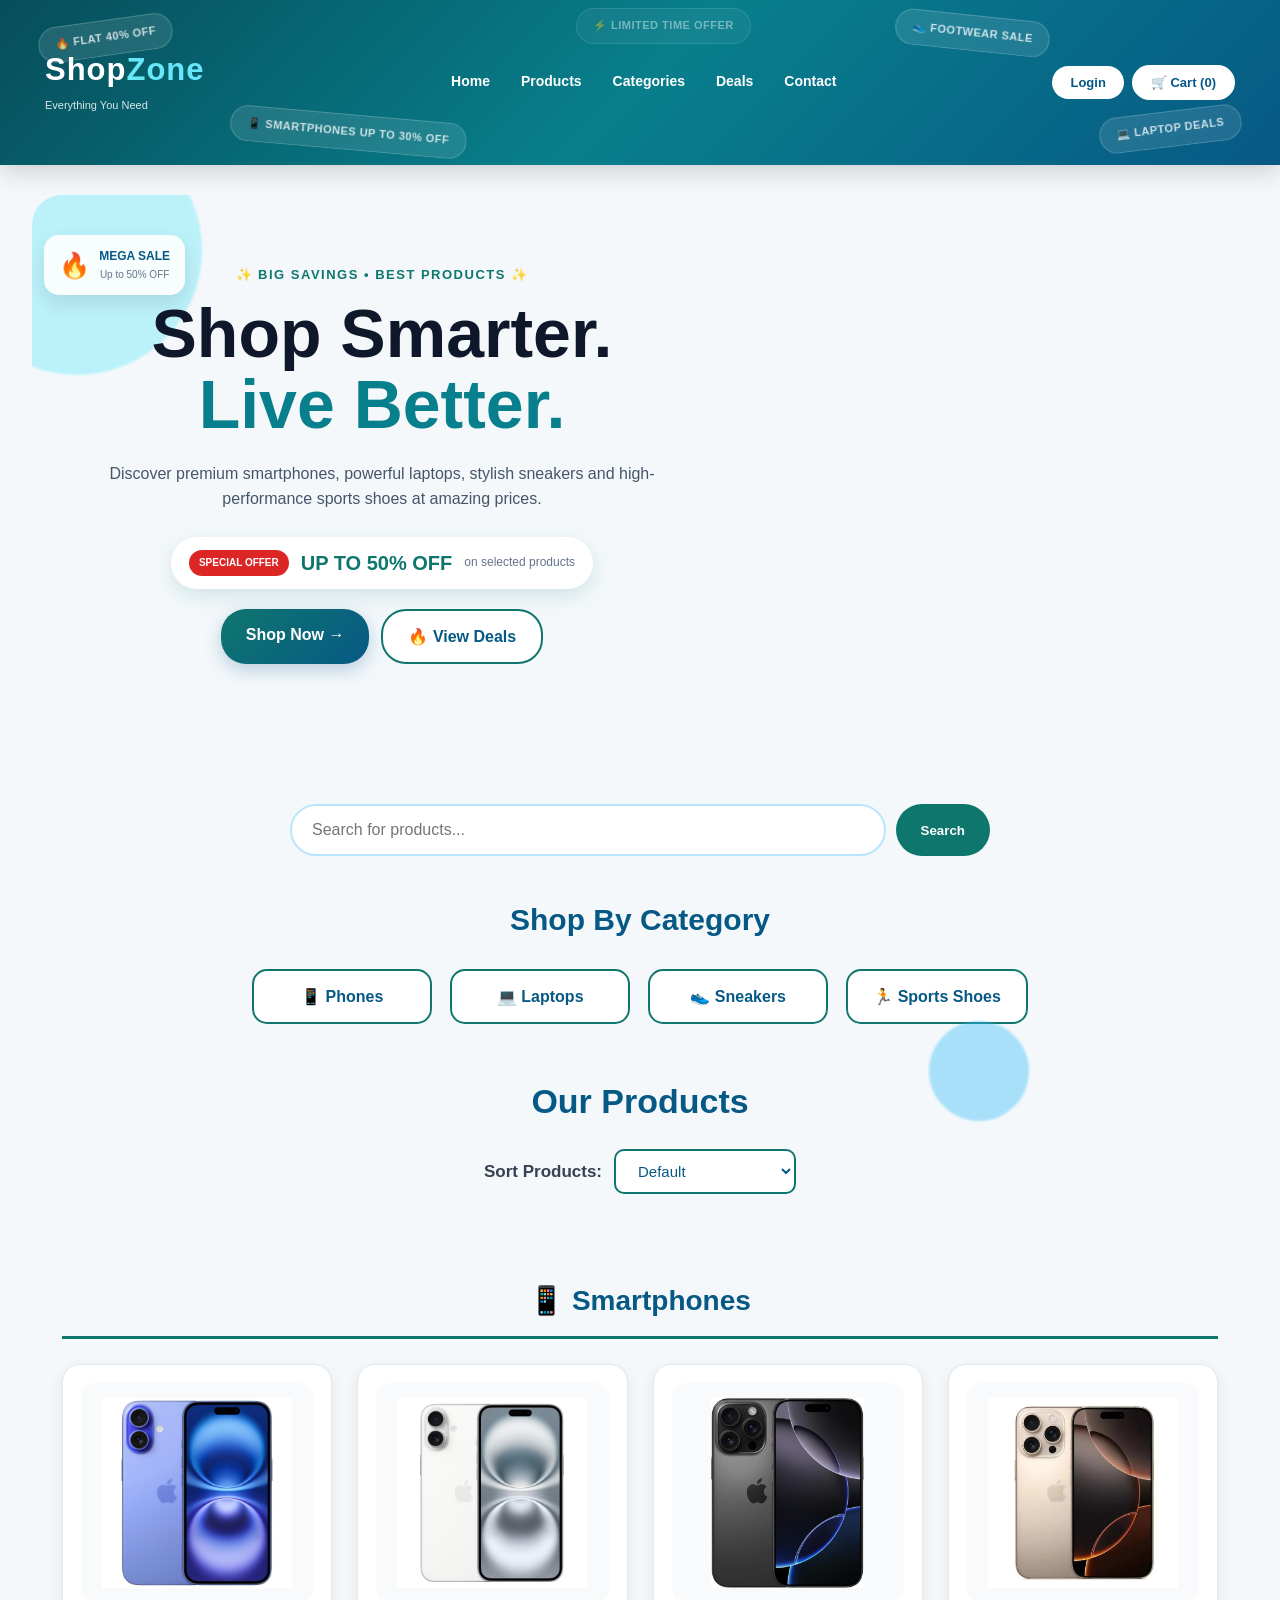
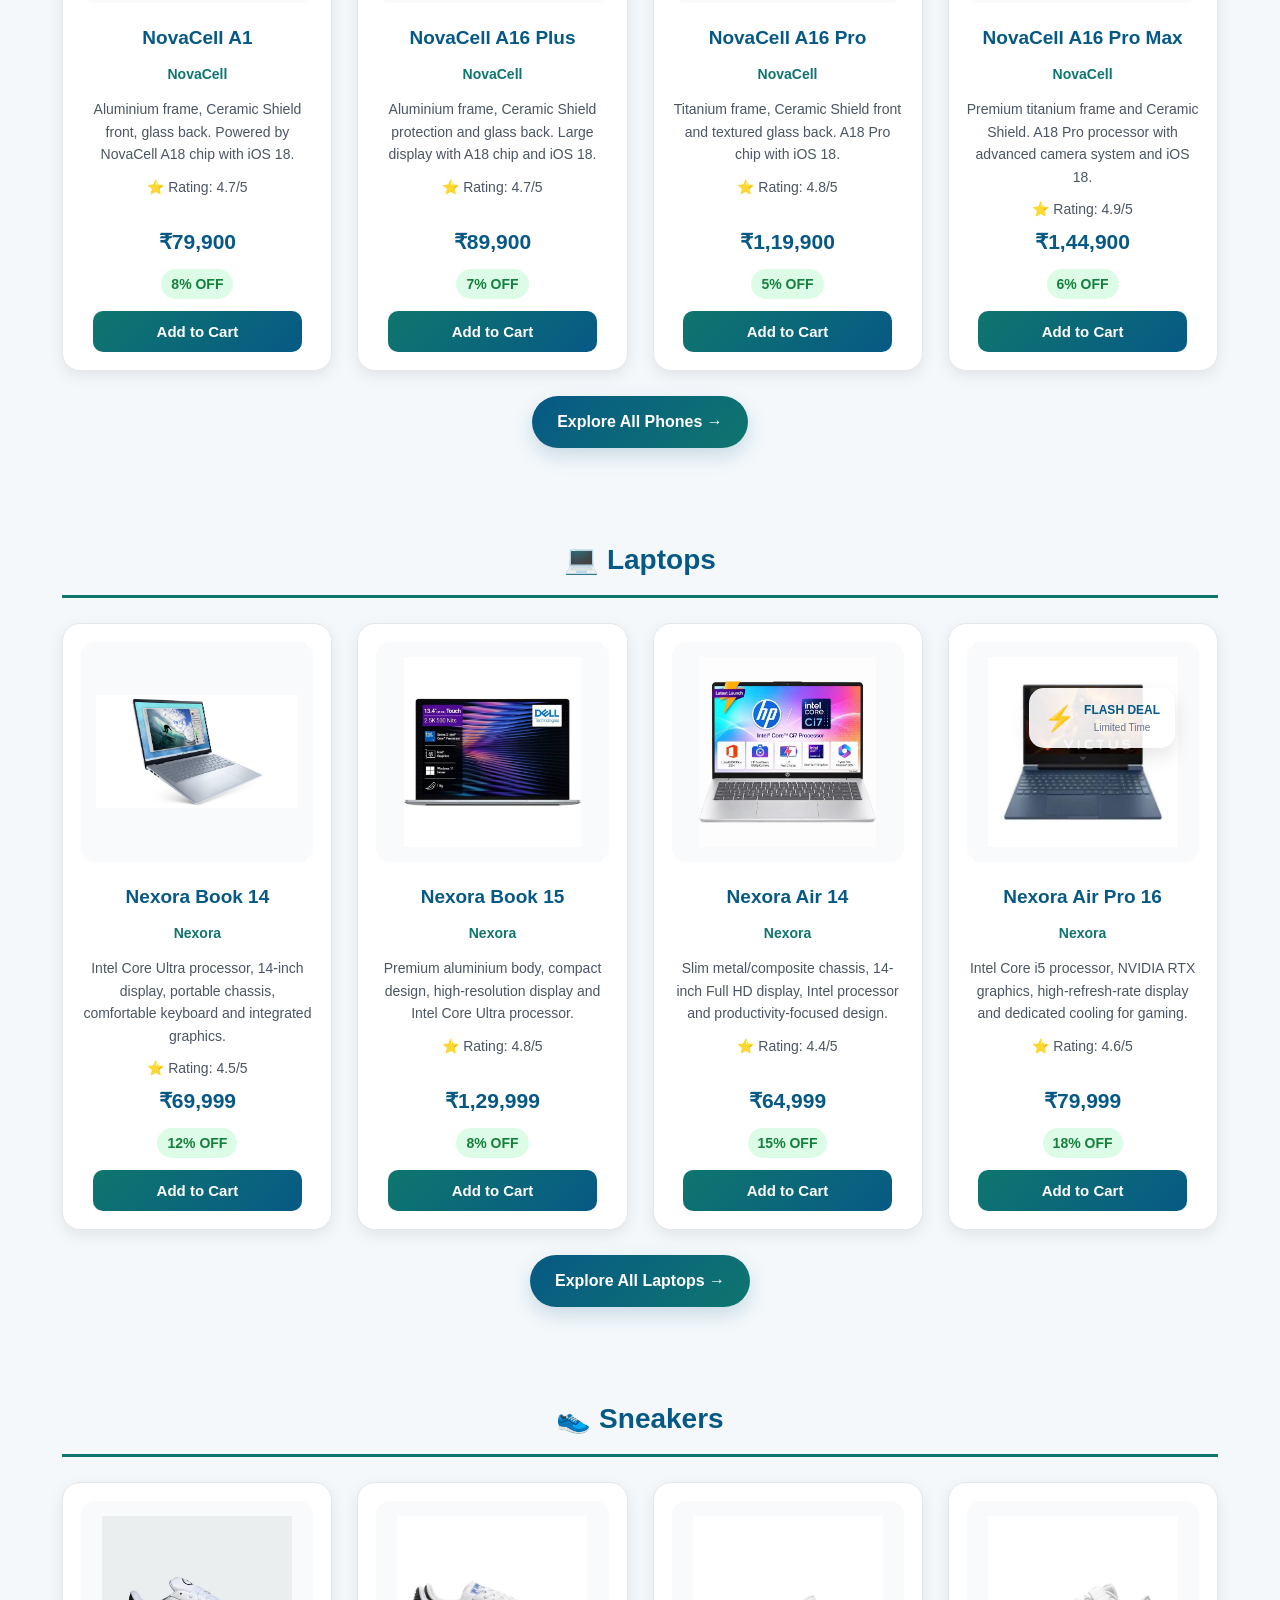
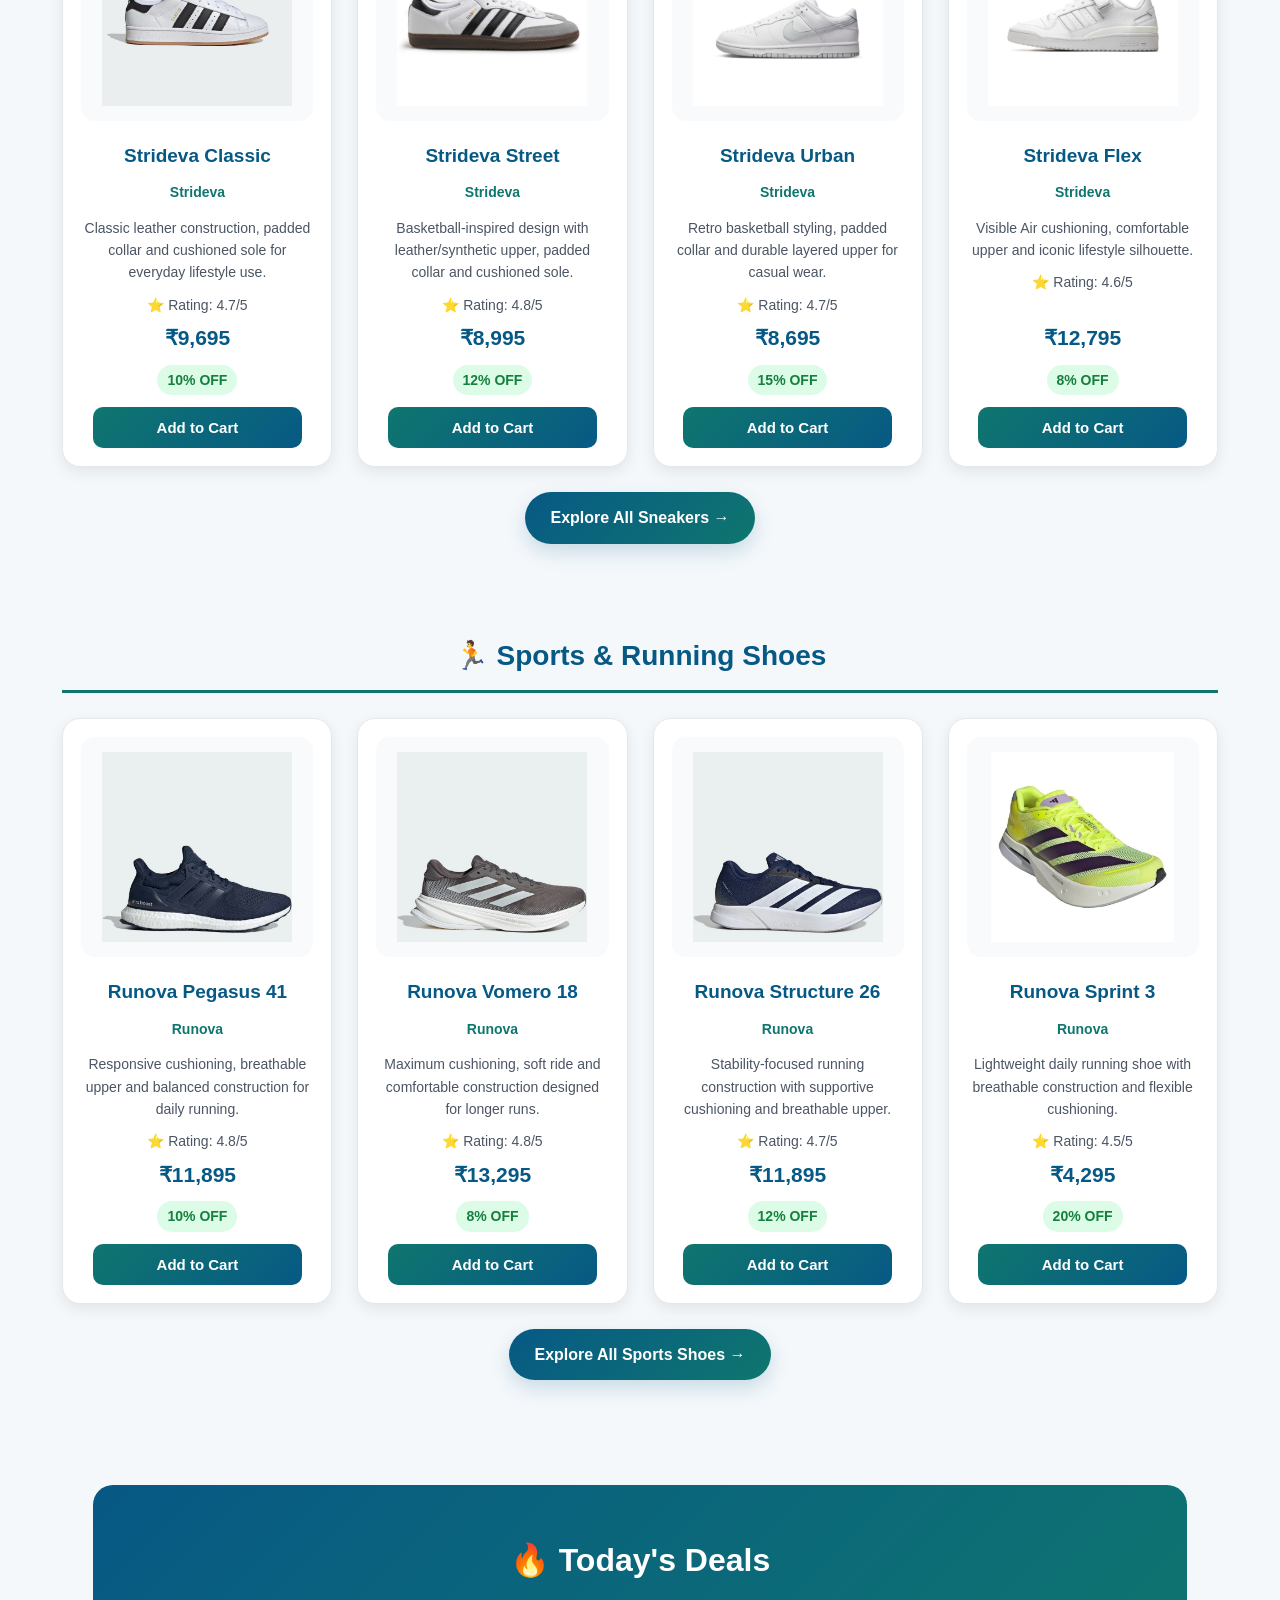
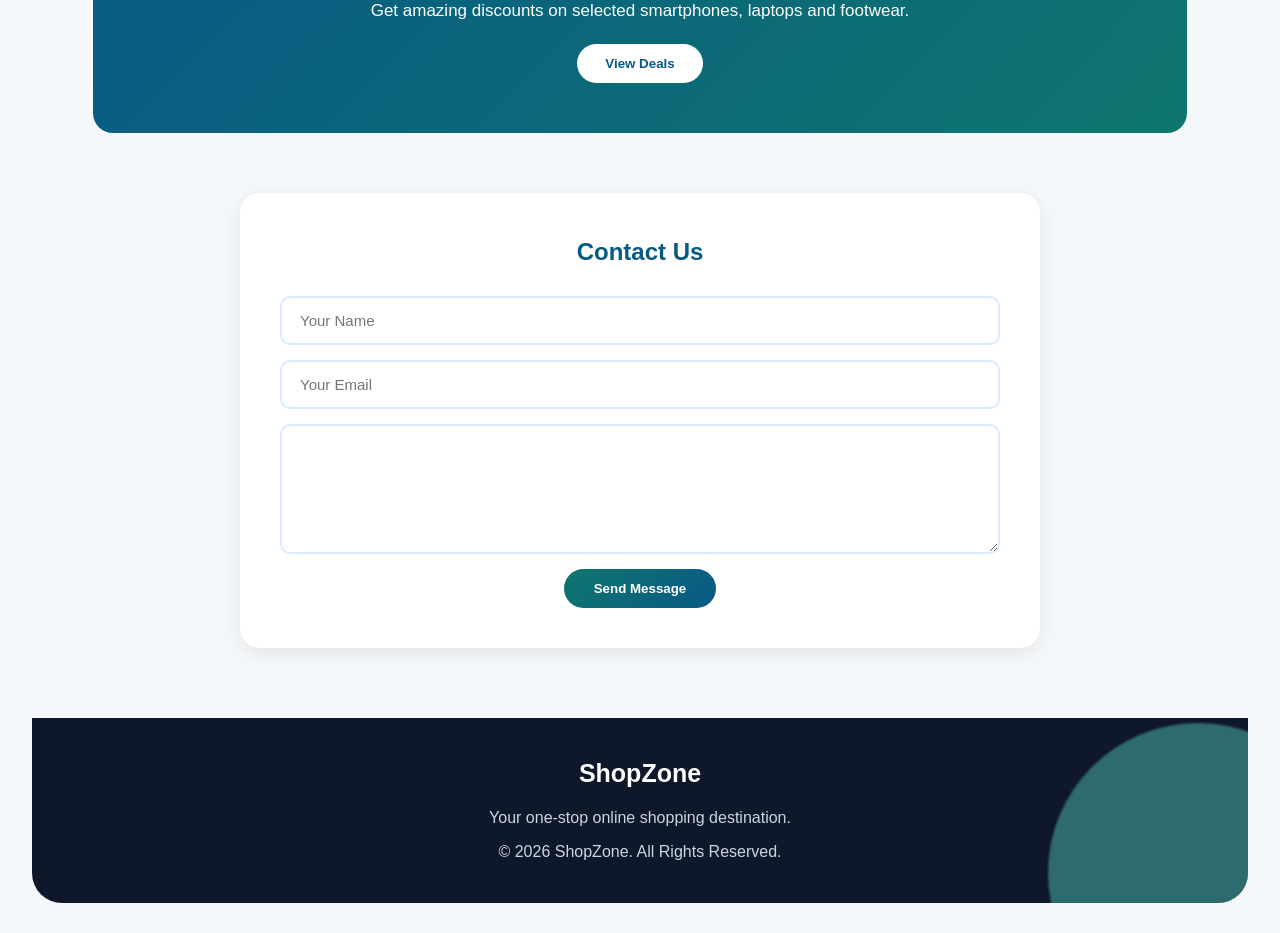
==== commit e9a11245: "Update index.html" ====
--- a/index.html
+++ b/index.html
@@ -190,38 +190,6 @@
         </div>
 
     </div>
-
-
-    <!-- Product Category Icons -->
-
-    <div class="hero-categories" style="display: flex; justify-content: center;">
-
-        <div class="hero-category">
-            <div class="category-icon"style="font-size: 50px;">📱</div>
-            <span style="font-size: 16px; font-weight: 700;">Phones</span>
-        </div>
-
-        <div class="hero-category">
-            <div class="category-icon"style="font-size: 50px;">💻</div>
-            <span style="font-size: 16px; font-weight: 700;">Laptops</span>
-        </div>
-
-        <div class="hero-category">
-            <div class="category-icon" style="font-size: 50px;">👟</div>
-            <span style="font-size: 16px; font-weight: 700;">Sneakers</span>
-        </div>
-
-        <div class="hero-category">
-            <div class="category-icon" style="font-size: 50px;">🏃</div>
-            <span style="font-size: 16px; font-weight: 700;">Sports Shoes</span>
-        </div>
-
-    </div>
-    </section>
-
-
-    </section>
-
 
     <!-- ================= SEARCH ================= -->
 
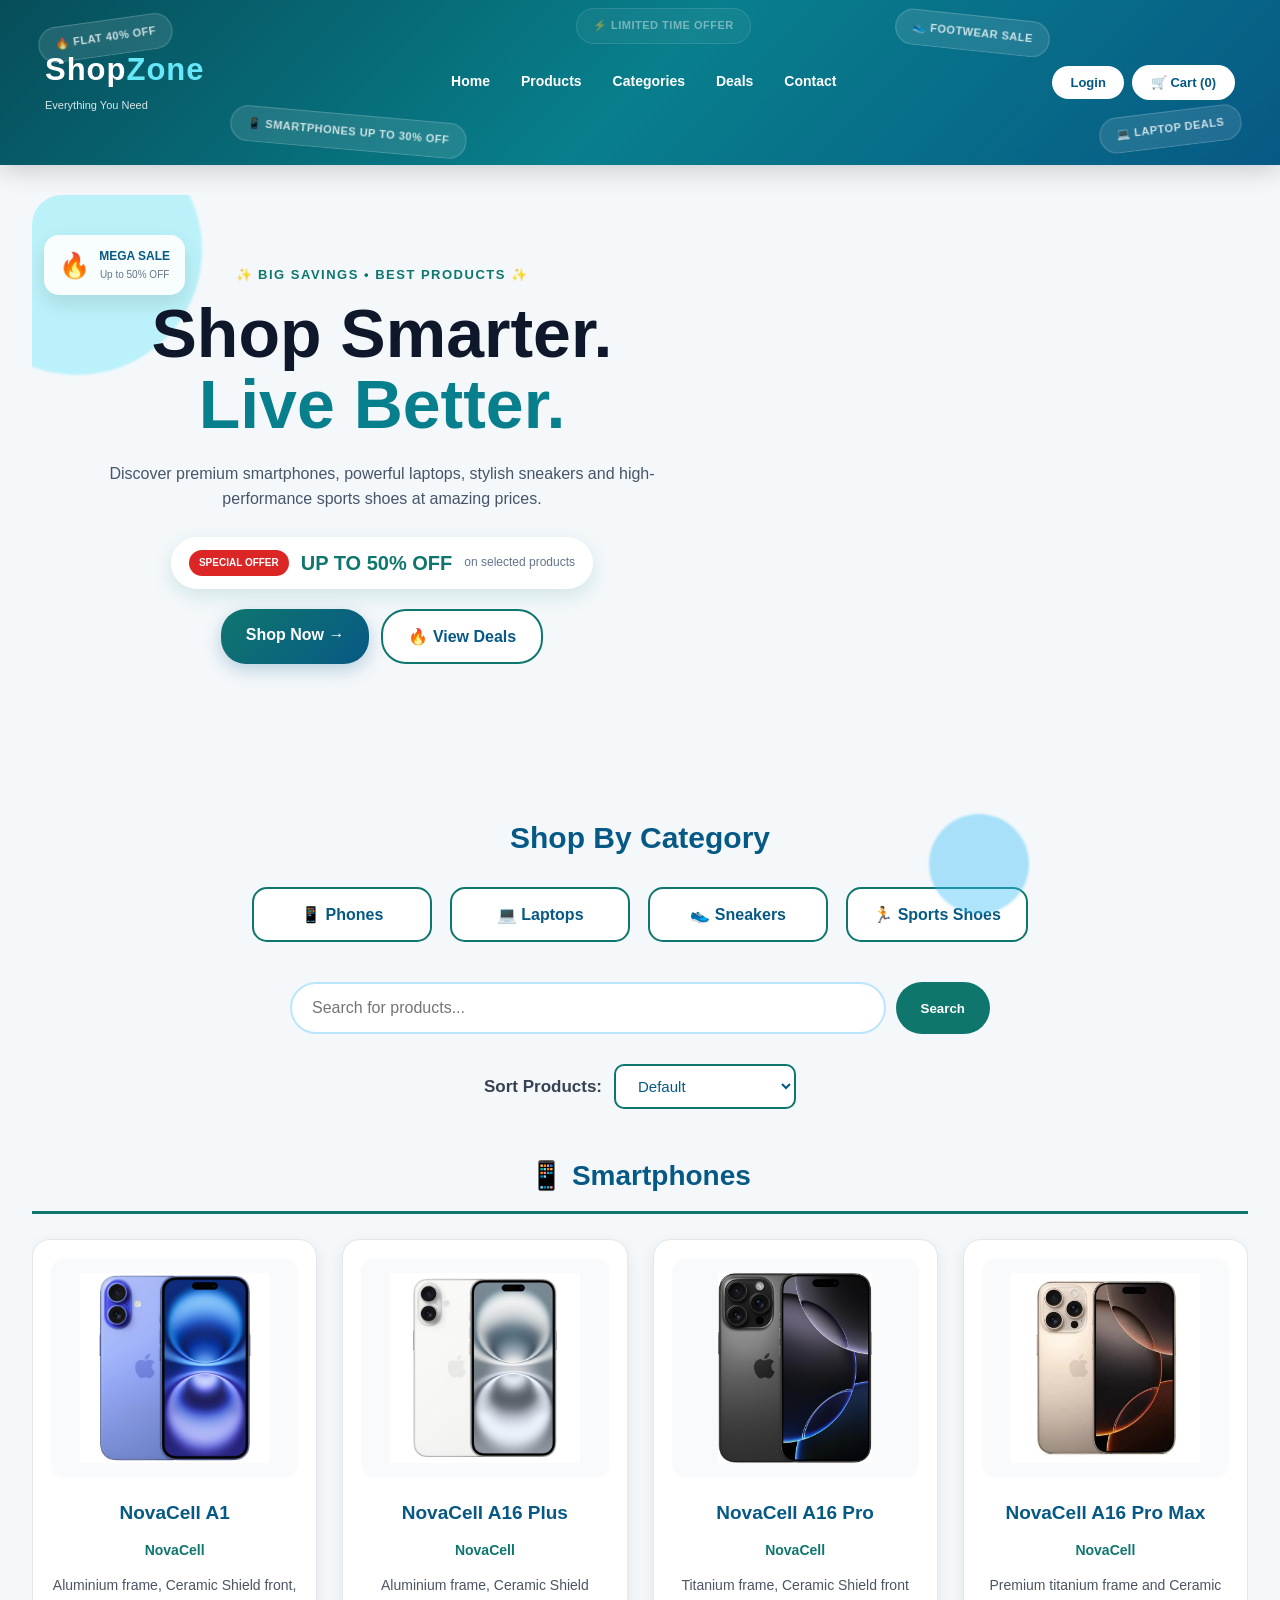
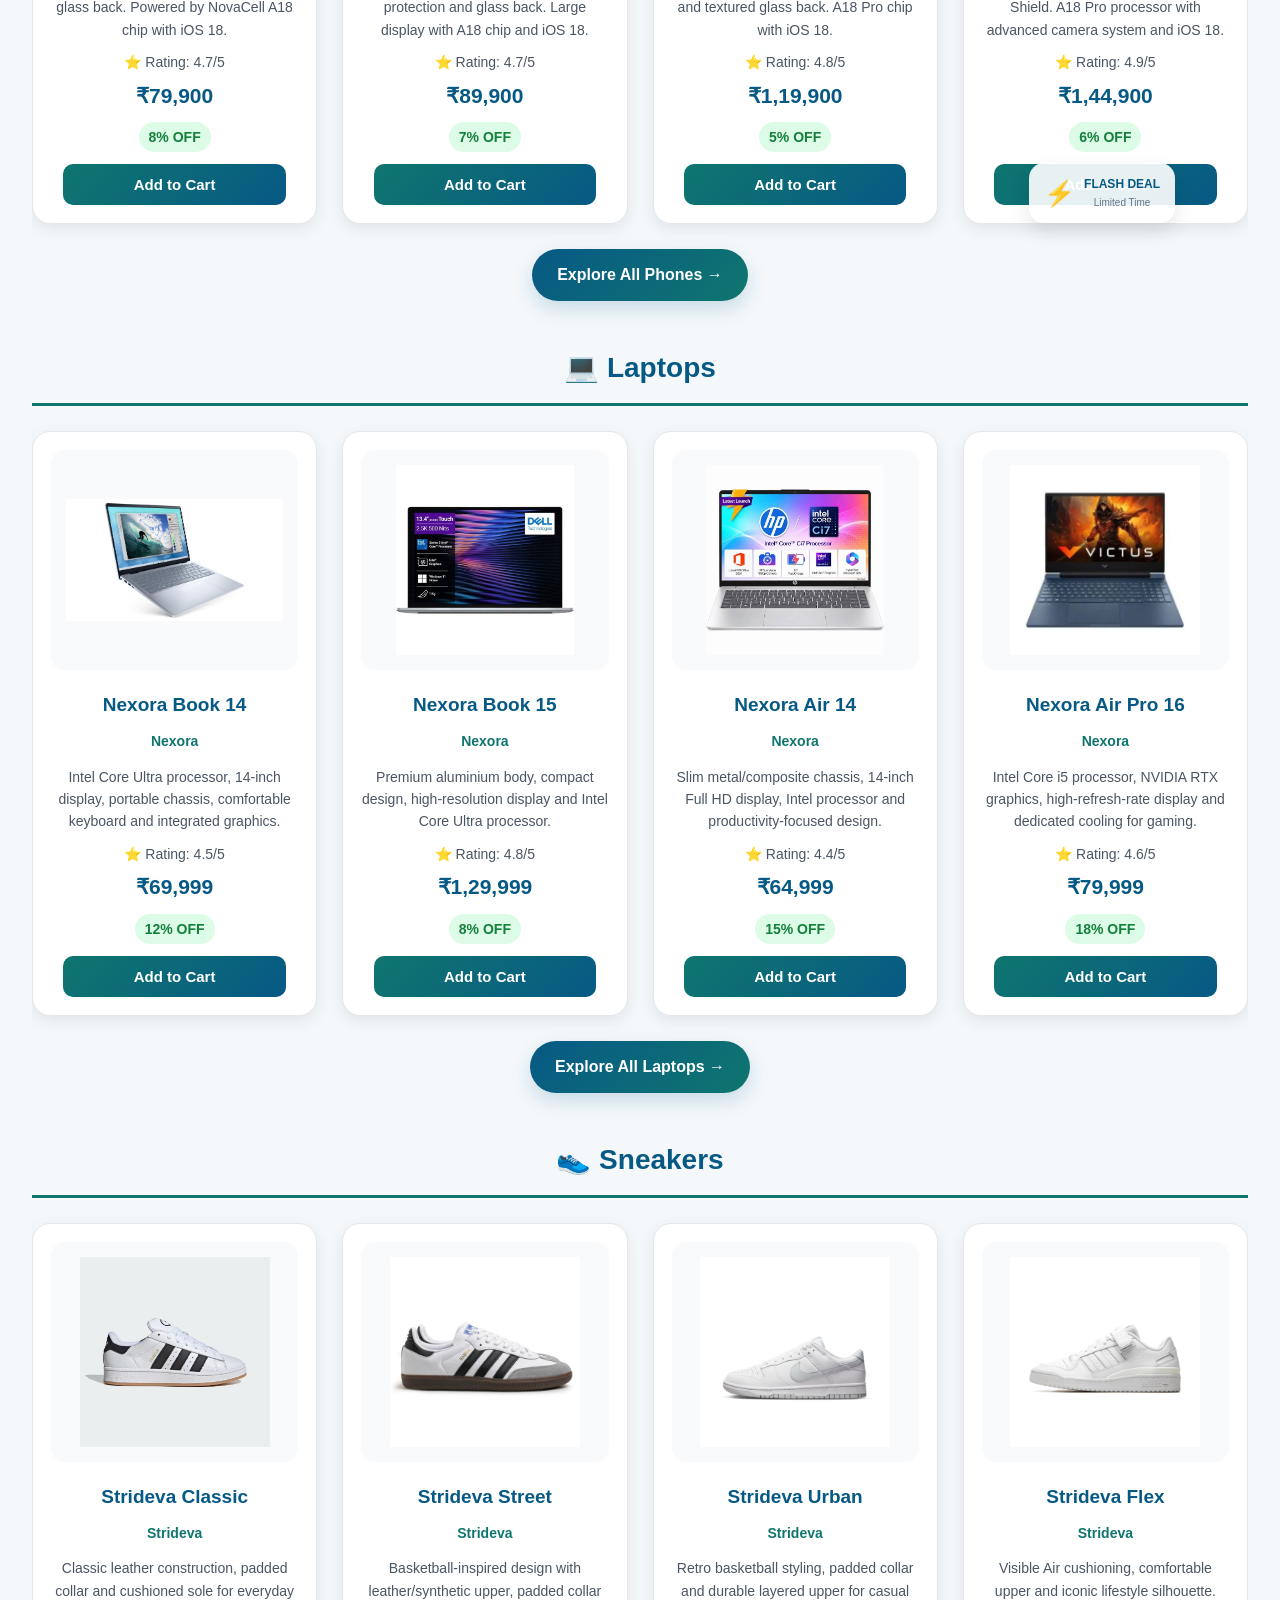
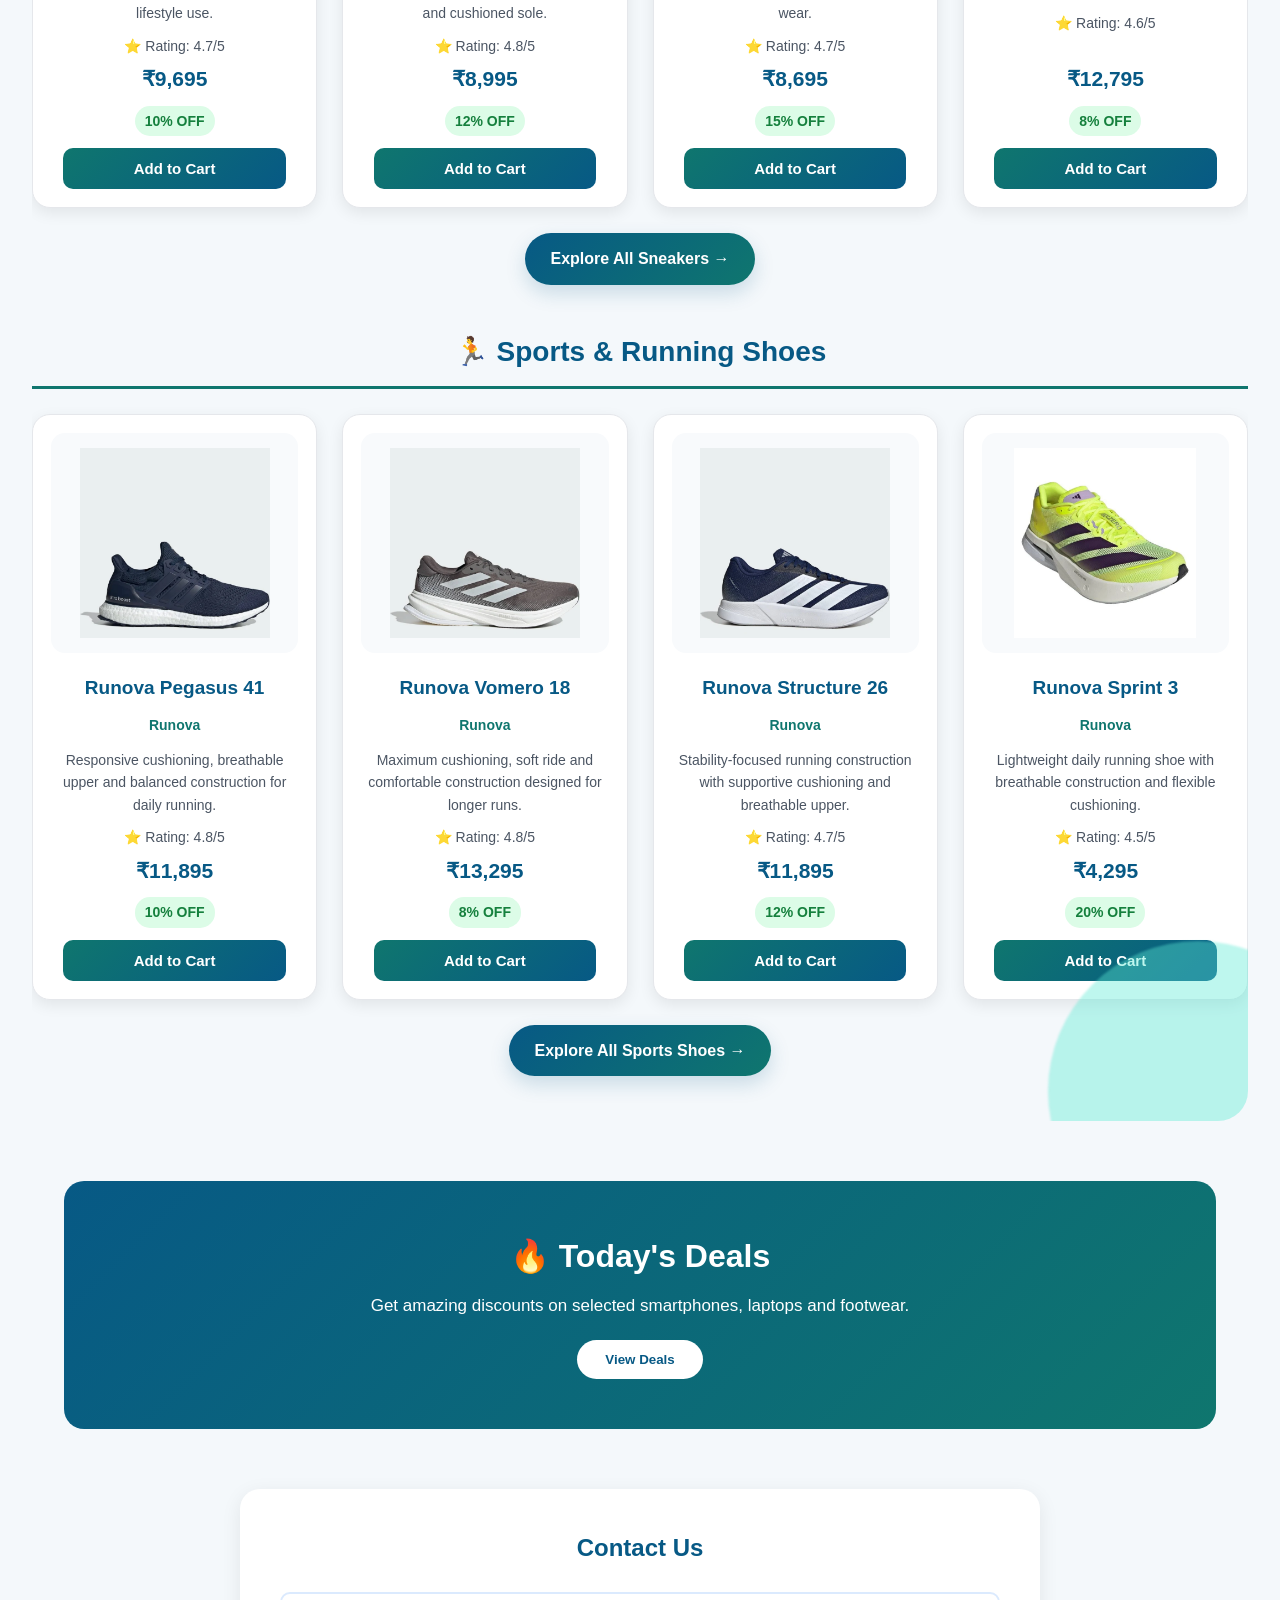
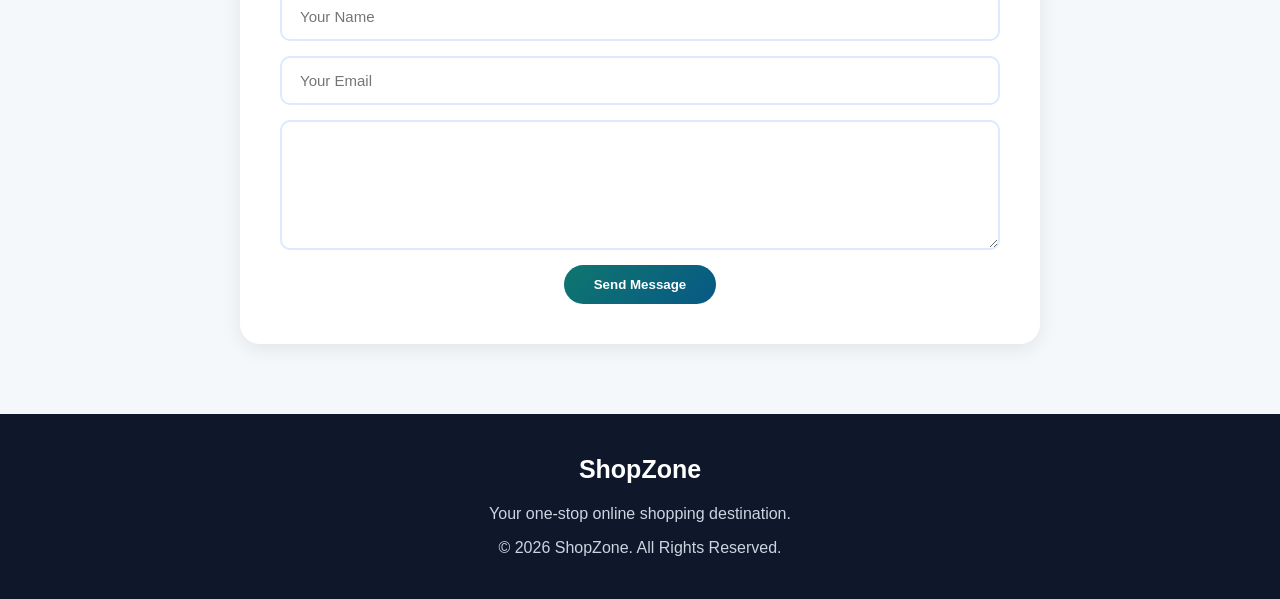
==== commit 2fa5fec8: "Update index.html" ====
--- a/index.html
+++ b/index.html
@@ -190,6 +190,25 @@
         </div>
 
     </div>
+  <!-- ================= CATEGORIES ================= -->
+
+    <section id="categories">
+
+        <h2>Shop By Category</h2>
+
+        <div class="category-container">
+
+            <button>📱 Phones</button>
+
+            <button>💻 Laptops</button>
+
+            <button>👟 Sneakers</button>
+
+            <button>🏃 Sports Shoes</button>
+
+        </div>
+
+    </section>
 
     <!-- ================= SEARCH ================= -->
 
@@ -211,34 +230,7 @@
     </section>
 
 
-    <!-- ================= CATEGORIES ================= -->
-
-    <section id="categories">
-
-        <h2>Shop By Category</h2>
-
-        <div class="category-container">
-
-            <button>📱 Phones</button>
-
-            <button>💻 Laptops</button>
-
-            <button>👟 Sneakers</button>
-
-            <button>🏃 Sports Shoes</button>
-
-        </div>
-
-    </section>
-
-
-    <!-- ========================================================= -->
-    <!-- ================= PRODUCTS SECTION ====================== -->
-    <!-- ========================================================= -->
-
-    <section id="products">
-
-        <h2>Our Products</h2>
+  
 
 
         <!-- ================= SORTING ================= -->
--- a/style.css
+++ b/style.css
@@ -1753,38 +1753,48 @@
 
     header {
         position: relative;
-
-        padding: 20px 10px;
+        padding: 15px 10px;
     }
 
     .logo h1 {
         font-size: 30px;
     }
 
+    /* Mobile Navigation */
     nav {
-        flex-direction: column;
-
+        display: flex;
+        flex-direction: row;
+        flex-wrap: wrap;
+        justify-content: center;
+        align-items: center;
         width: 100%;
+        gap: 6px 10px;
     }
 
     nav a {
-        width: 80%;
-    }
-
+        width: auto;
+        font-size: 13px;
+        padding: 6px 9px;
+    }
+
+    /* Mobile Header Buttons */
     .header-buttons {
-        flex-direction: column;
-
+        display: flex;
+        flex-direction: row;
+        justify-content: center;
+        align-items: center;
         width: 100%;
+        gap: 10px;
+        margin-top: 8px;
     }
 
     .header-buttons button {
-        width: 70%;
-    }
-
+        width: auto;
+        padding: 7px 15px;
+    }
 
     .hero {
         width: 94%;
-
         padding: 50px 15px;
     }
 
@@ -1796,10 +1806,8 @@
         font-size: 15px;
     }
 
-
     .search-section form {
         flex-direction: column;
-
         width: 90%;
     }
 
@@ -1808,7 +1816,6 @@
         width: 100%;
     }
 
-
     .category-container {
         flex-direction: column;
     }
@@ -1817,35 +1824,28 @@
         width: 90%;
     }
 
-
     .sorting-section {
         flex-direction: column;
     }
 
-
     .product-container {
         grid-template-columns: 1fr;
-
         width: 95%;
     }
-
 
     .product-card {
         min-height: 540px;
     }
 
-
     .product-image {
         height: 230px;
     }
-
 
     #deals,
     #cart,
     #contact {
         width: 94%;
     }
-
 }
 /* =========================================================
    JAVASCRIPT INTERACTIVE COMPONENTS
@@ -2316,3 +2316,67 @@
         translateX(5px);
 
 }
+@media (max-width: 768px) {
+    .floating-offer {
+        transform: scale(0.65);
+    }
+    .floating-offer.offer-left {
+        left: 0;
+        top: 5px;
+    }
+    .floating-offer.offer-right {
+        right: 0;
+        top: 75px;
+    }
+    .offer-1 {
+        left: 2%;
+        top: 5px;
+    }
+    .offer-2 {
+        left: 5%;
+        bottom: 10px;
+    }
+    .offer-3 {
+        right: 5%;
+        top: 70px;
+    }
+    .offer-4 {
+        right: 2%;
+        bottom: 10px;
+    }
+    .offer-5 {
+        left: 40%;
+        top: 5px;
+    }
+
+}
+@media (max-width: 768px) {
+
+    /* Navigation */
+    nav {
+        display: flex;
+        flex-wrap: wrap;
+        justify-content: center;
+        gap: 8px 15px;
+        width: 100%;
+    }
+
+    nav a {
+        font-size: 14px;
+    }
+
+    /* Login and Cart */
+    .header-buttons {
+        display: flex;
+        justify-content: center;
+        align-items: center;
+        gap: 12px;
+        width: 100%;
+        margin-top: 10px;
+    }
+
+    .header-buttons button {
+        font-size: 14px;
+    }
+
+}
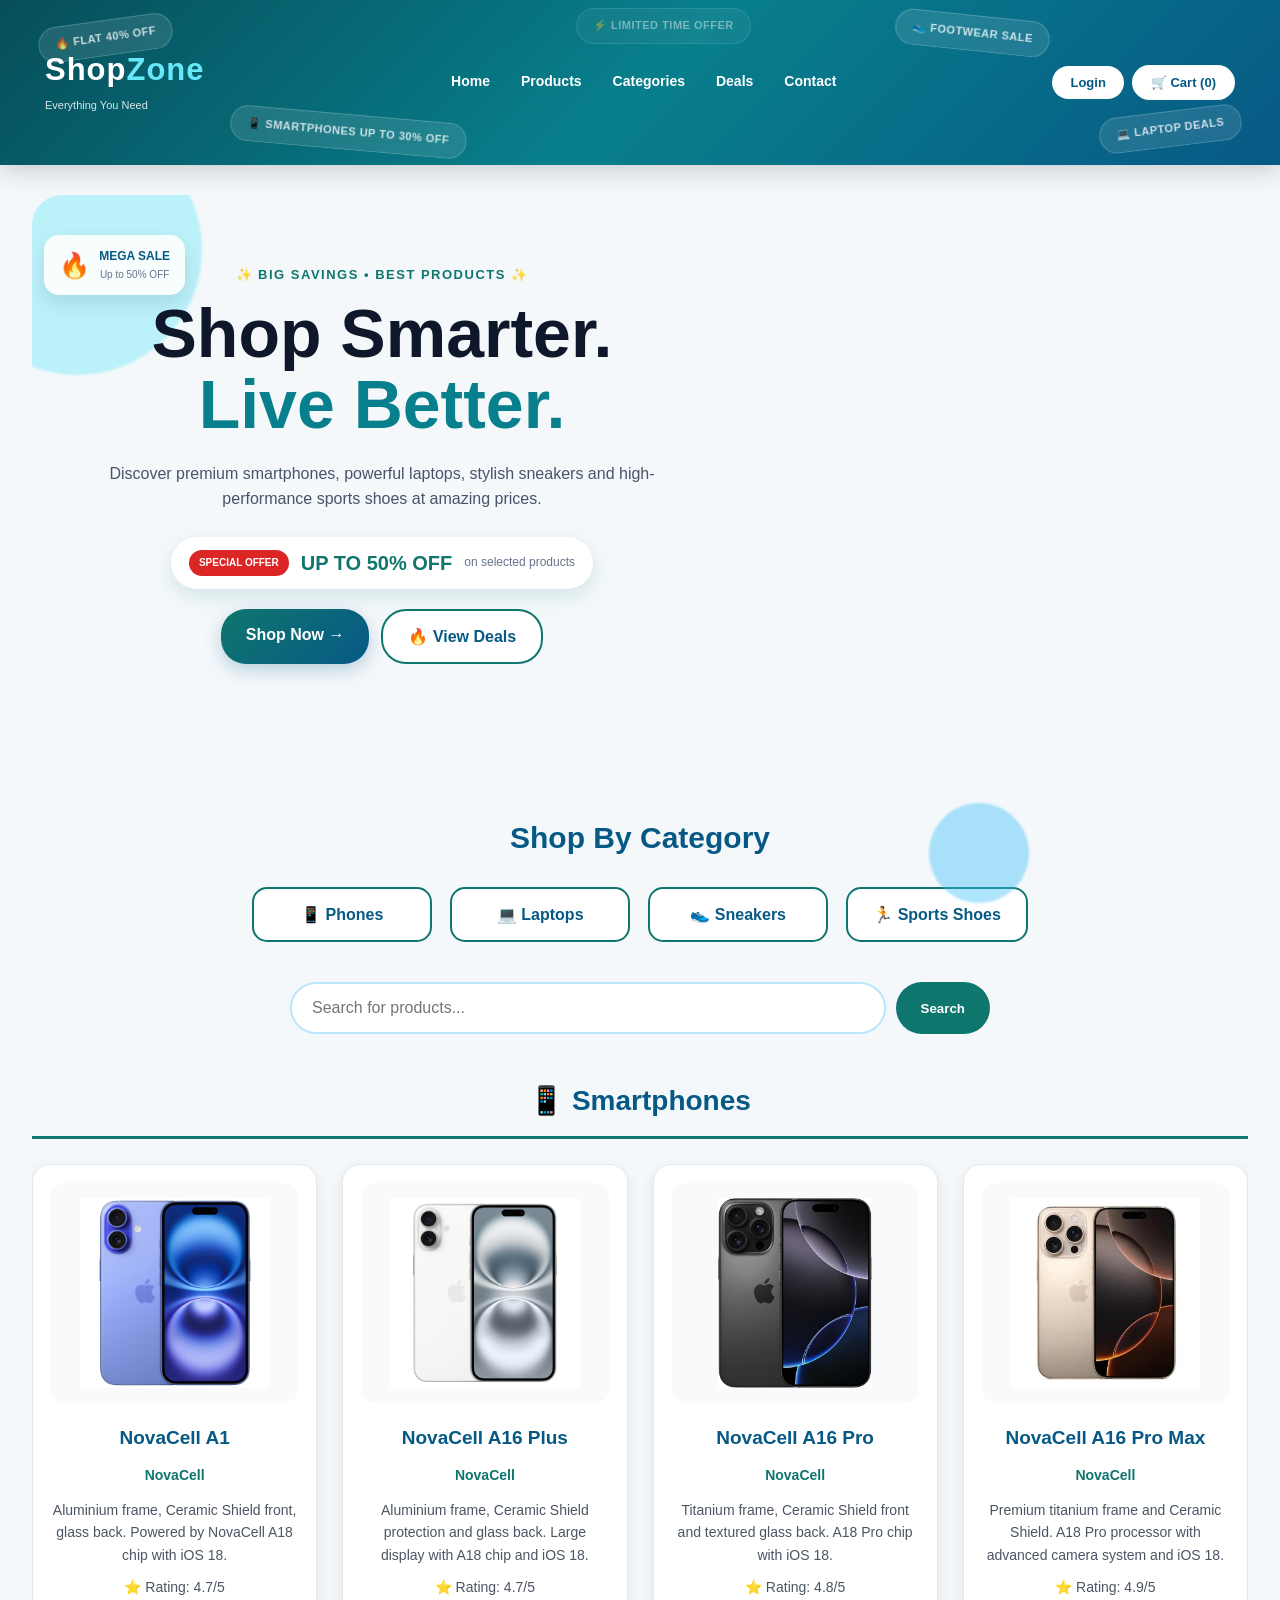
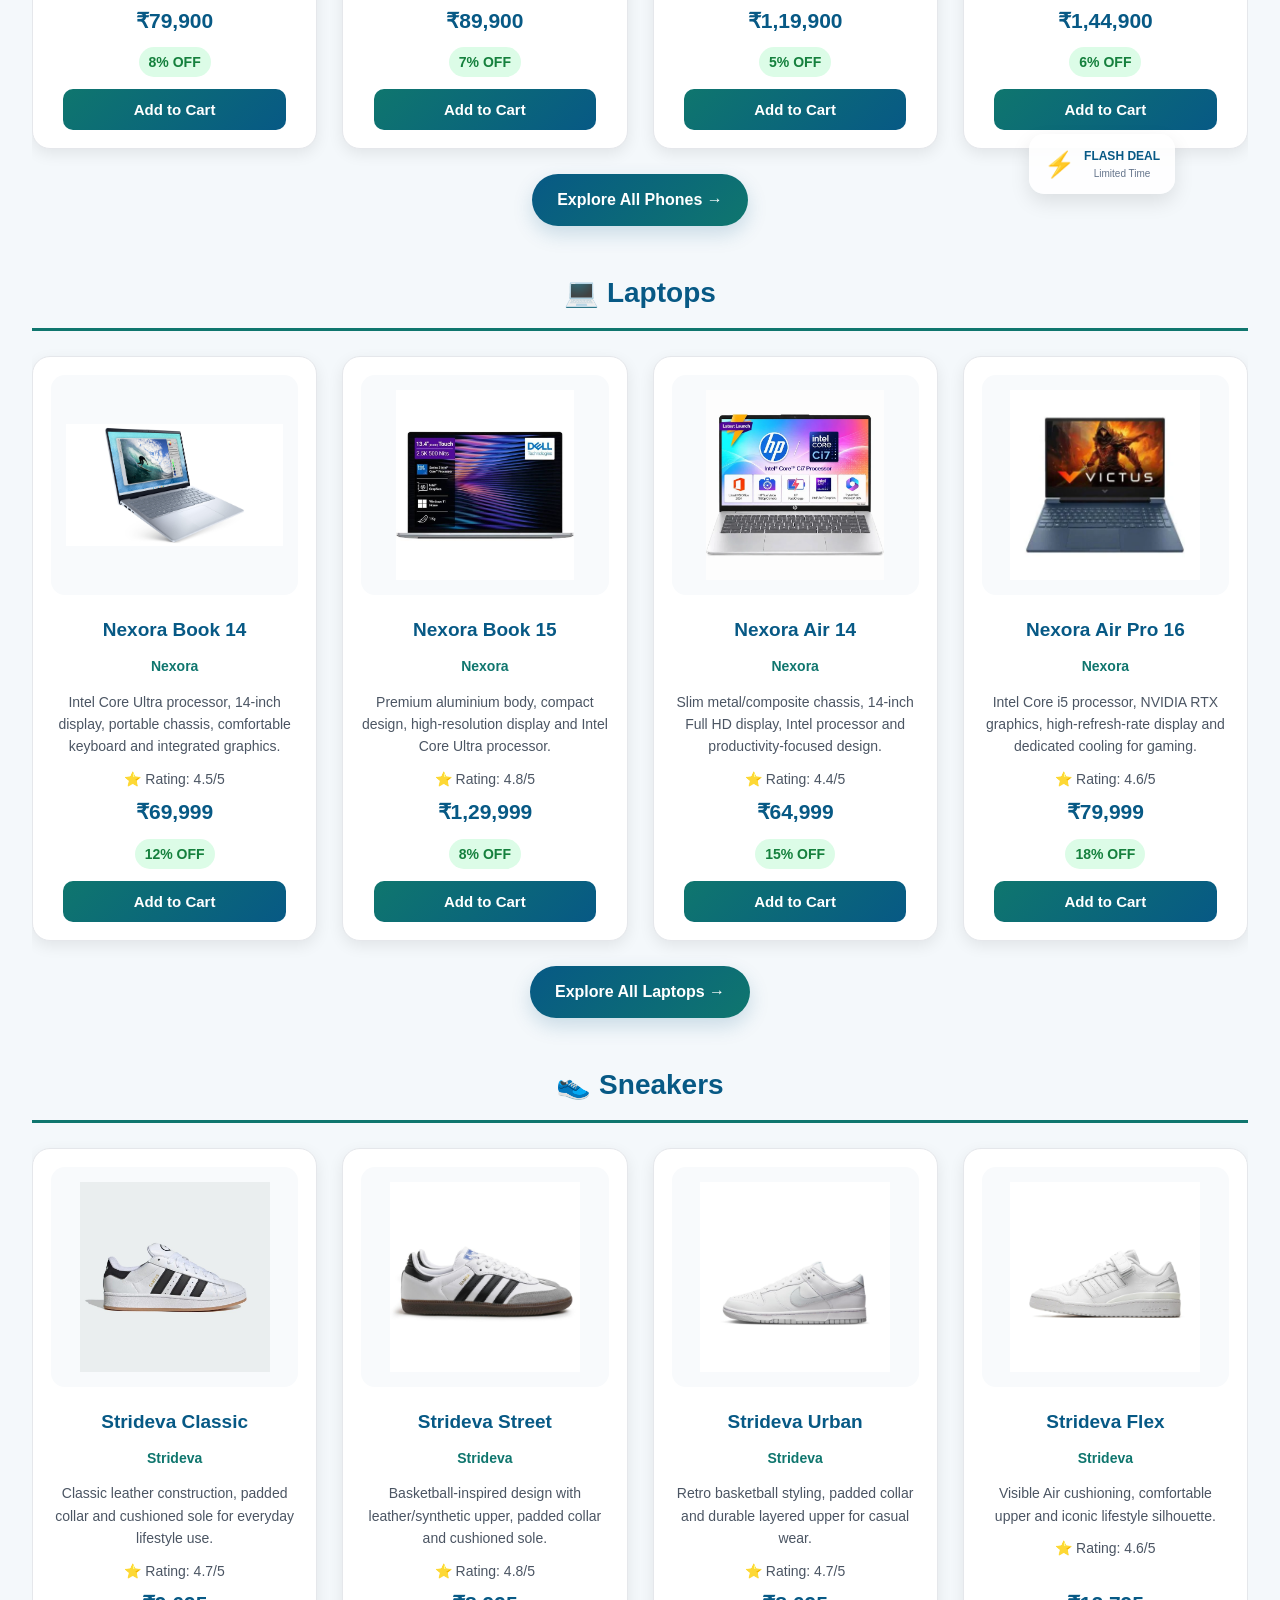
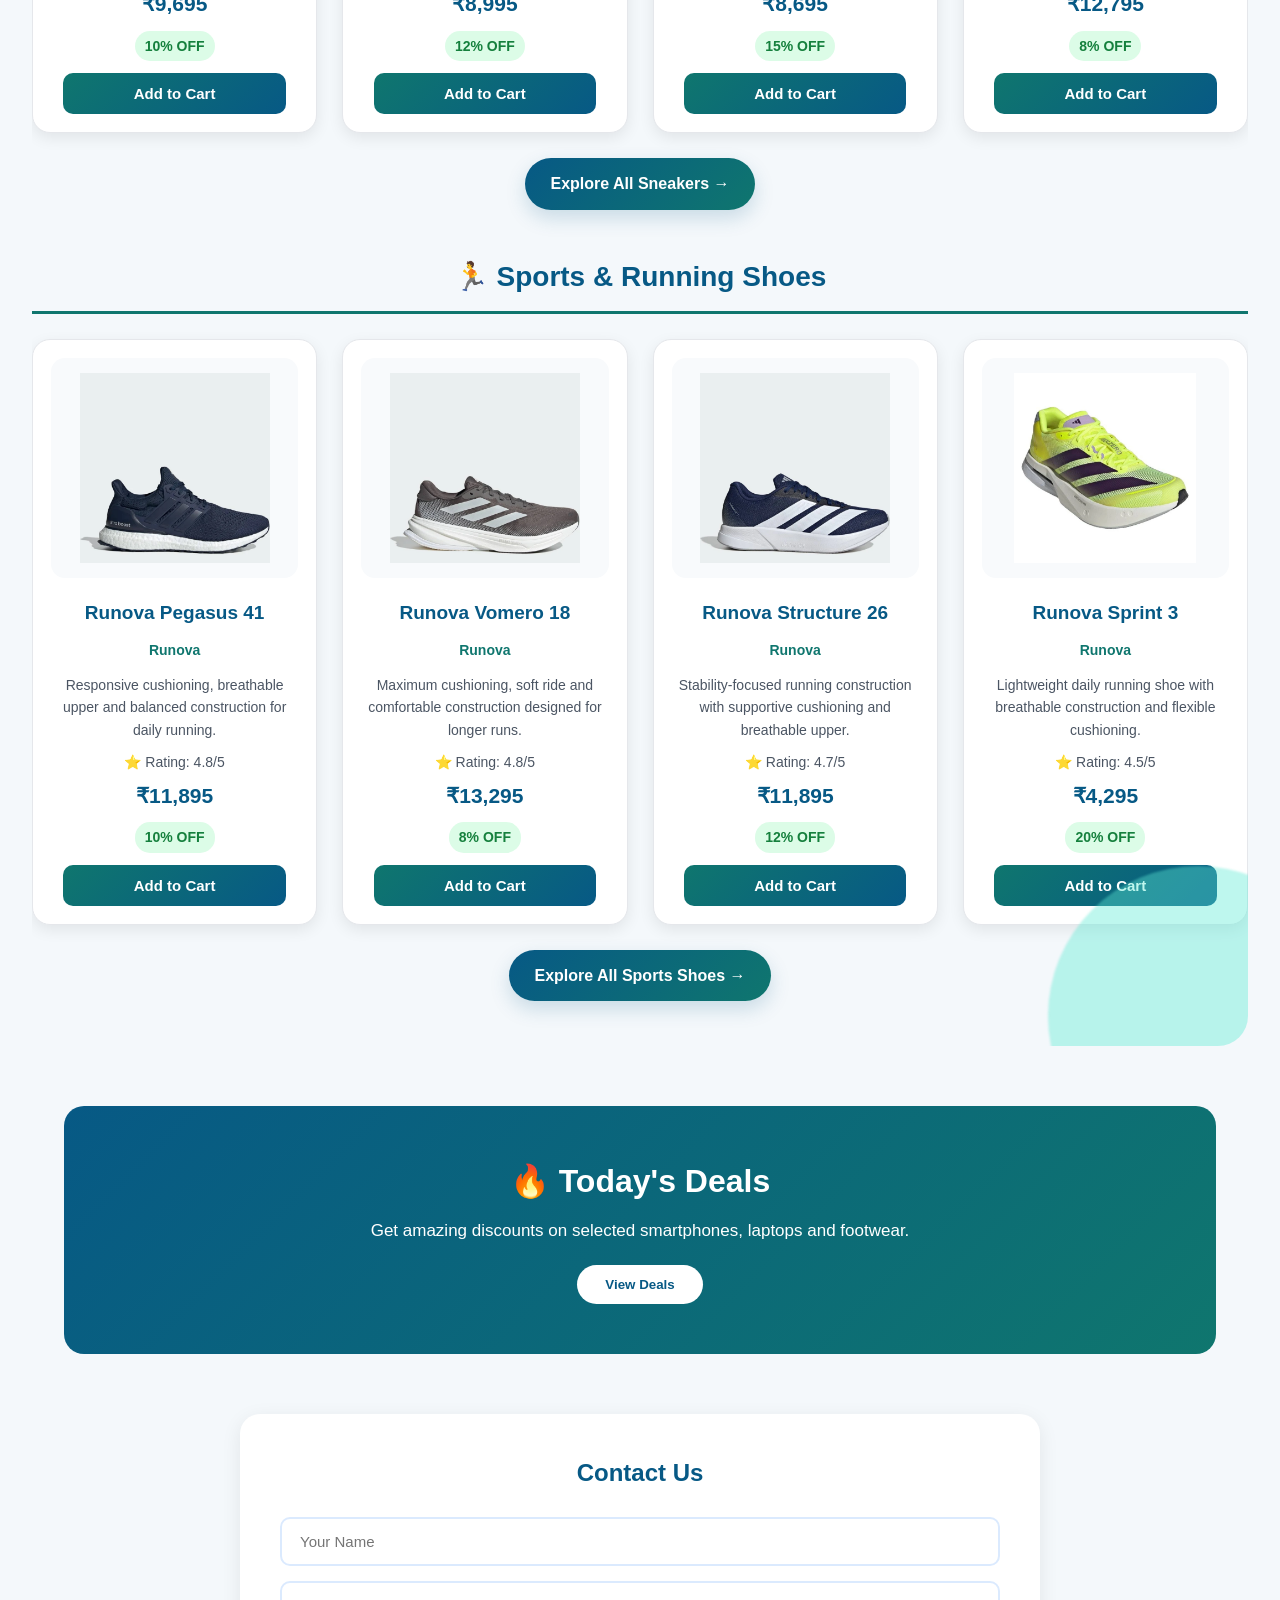
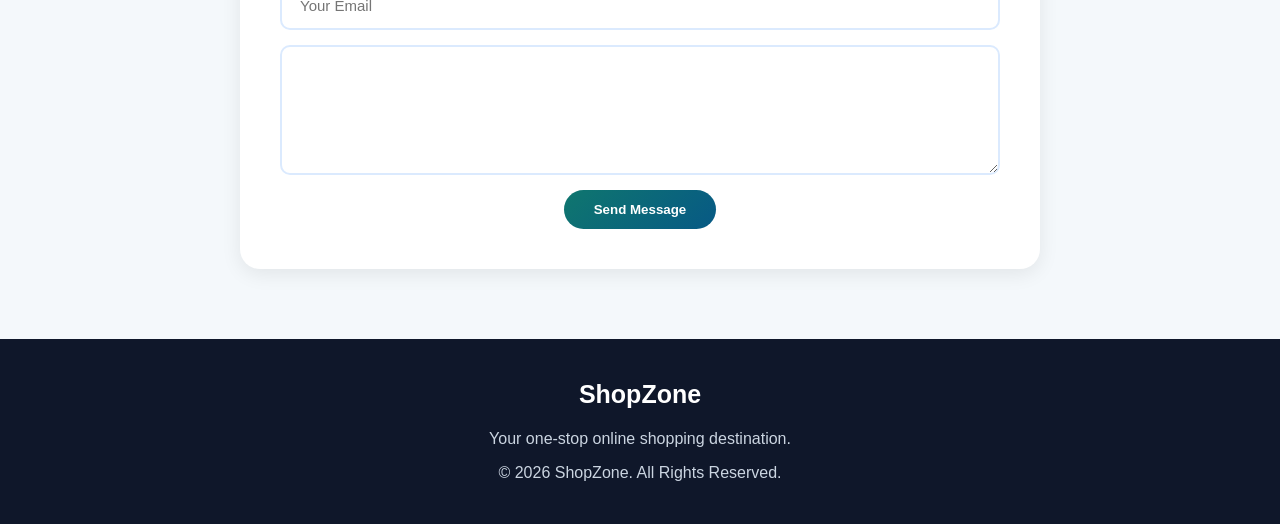
==== commit 476ac361: "Update index.html" ====
--- a/index.html
+++ b/index.html
@@ -233,43 +233,7 @@
   
 
 
-        <!-- ================= SORTING ================= -->
-
-        <div class="sorting-section">
-
-            <label for="sort">
-                Sort Products:
-            </label>
-
-            <select id="sort">
-
-                <option value="default">
-                    Default
-                </option>
-
-                <option value="price-low">
-                    Price: Low to High
-                </option>
-
-                <option value="price-high">
-                    Price: High to Low
-                </option>
-
-                <option value="rating">
-                    Rating
-                </option>
-
-                <option value="popularity">
-                    Popularity
-                </option>
-
-                <option value="discount">
-                    Discount
-                </option>
-
-            </select>
-
-        </div>
+
 
 
         <!-- ===================================================== -->
--- a/style.css
+++ b/style.css
@@ -455,7 +455,7 @@
 
     max-width: 1450px;
 
-    min-height: 540px;
+    min-height: 420px;
 
     margin: 30px auto;
 
